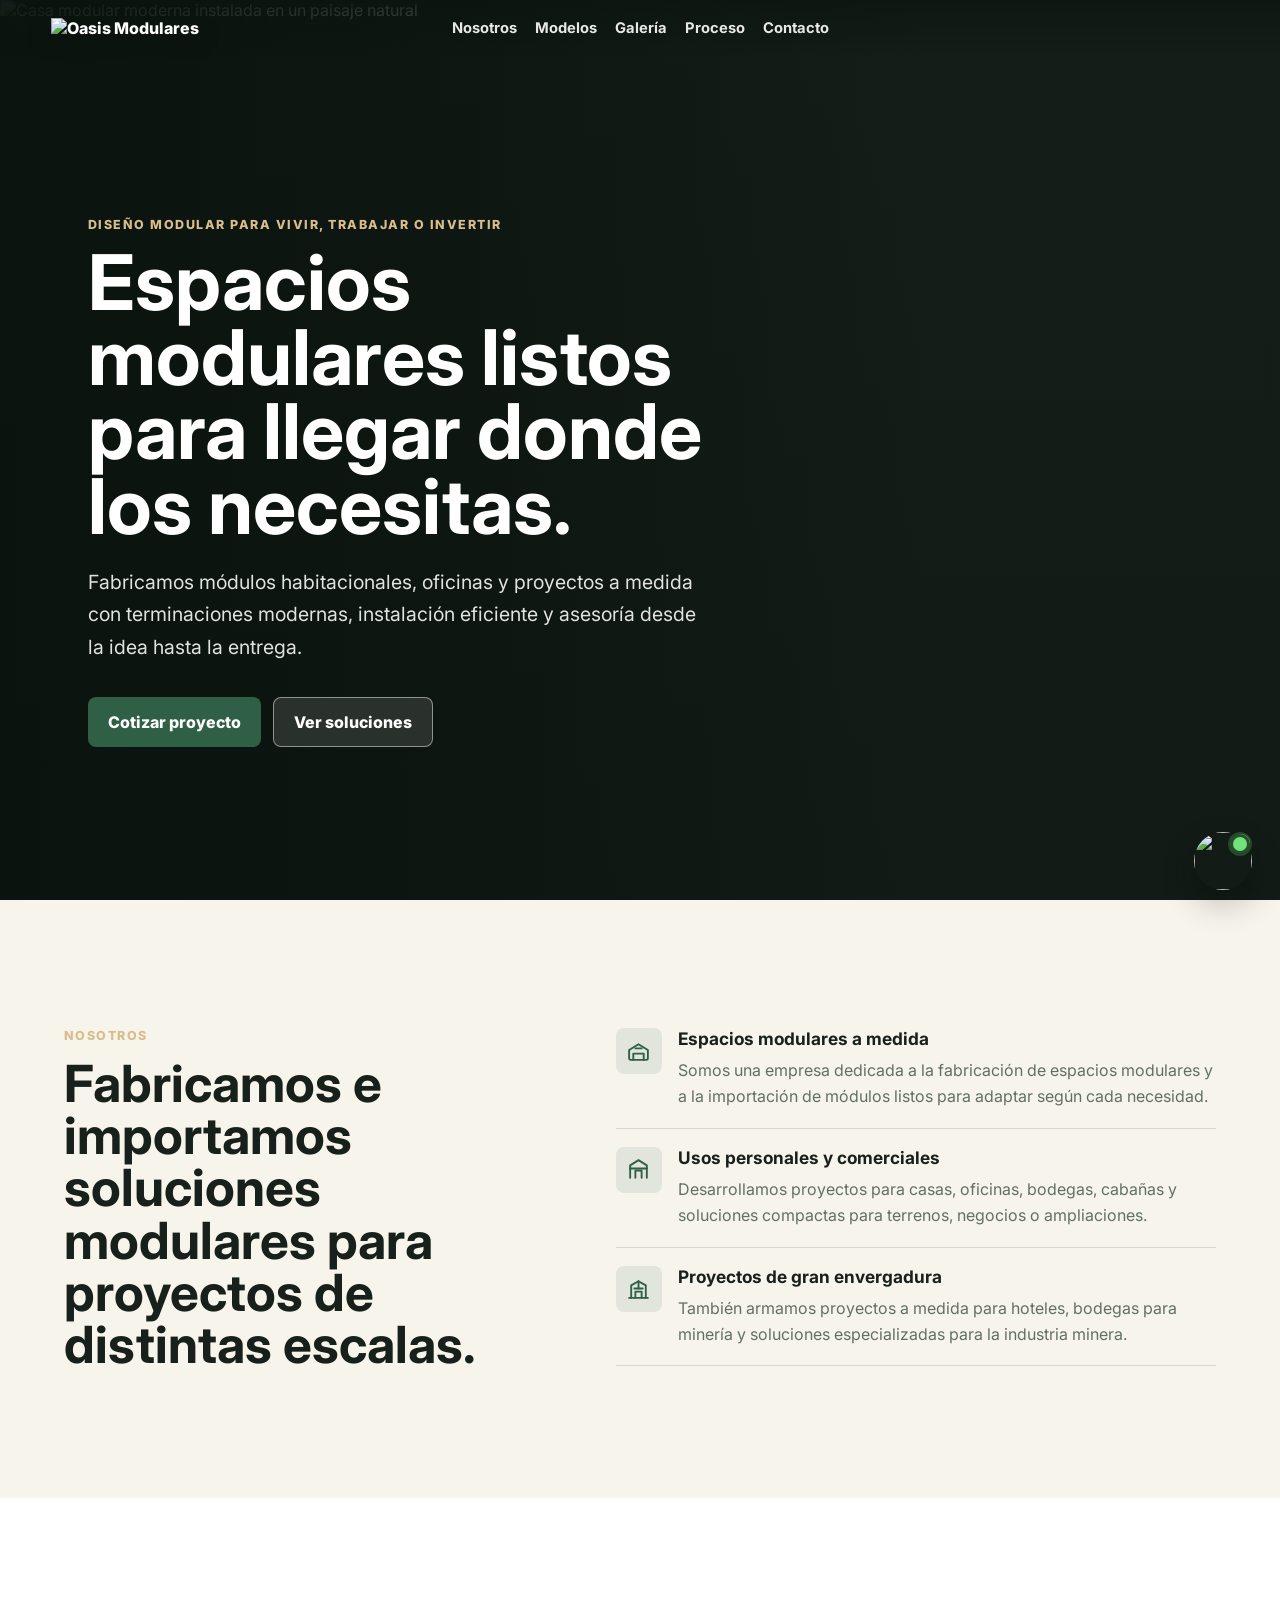
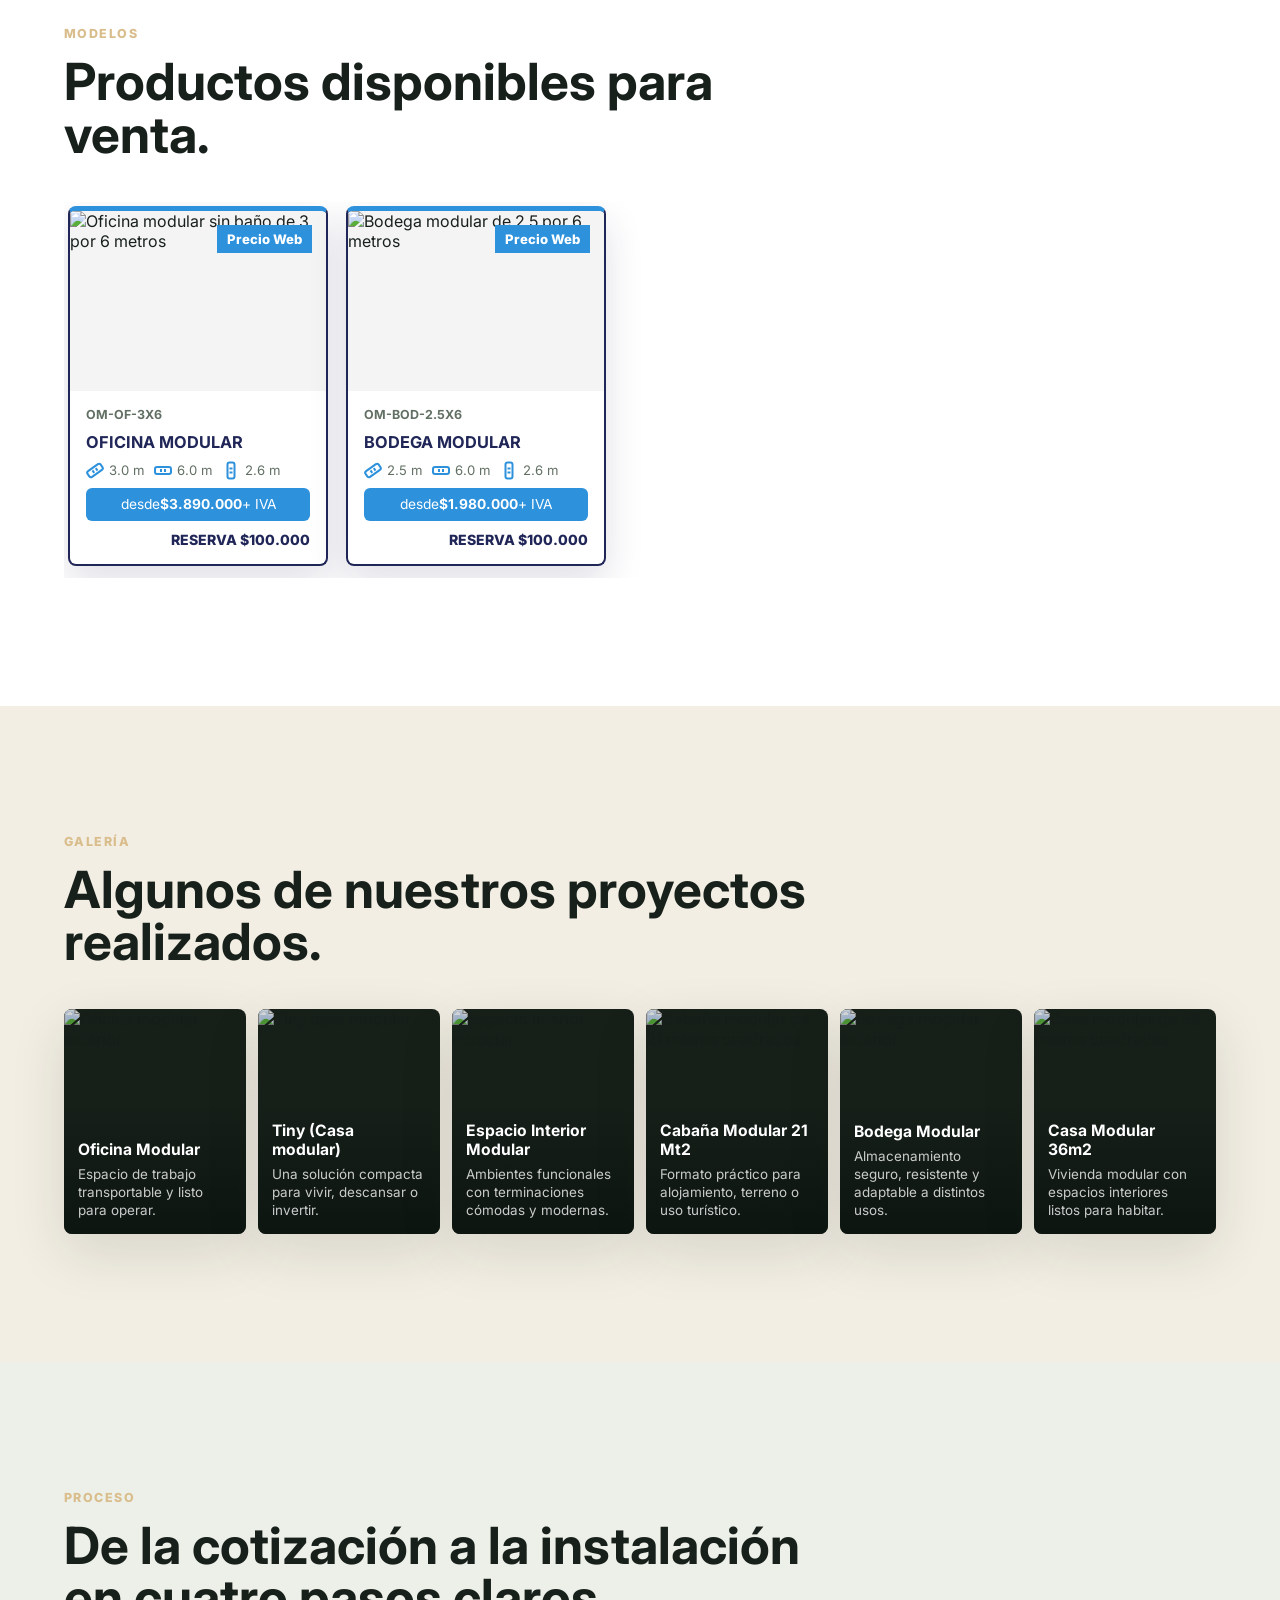
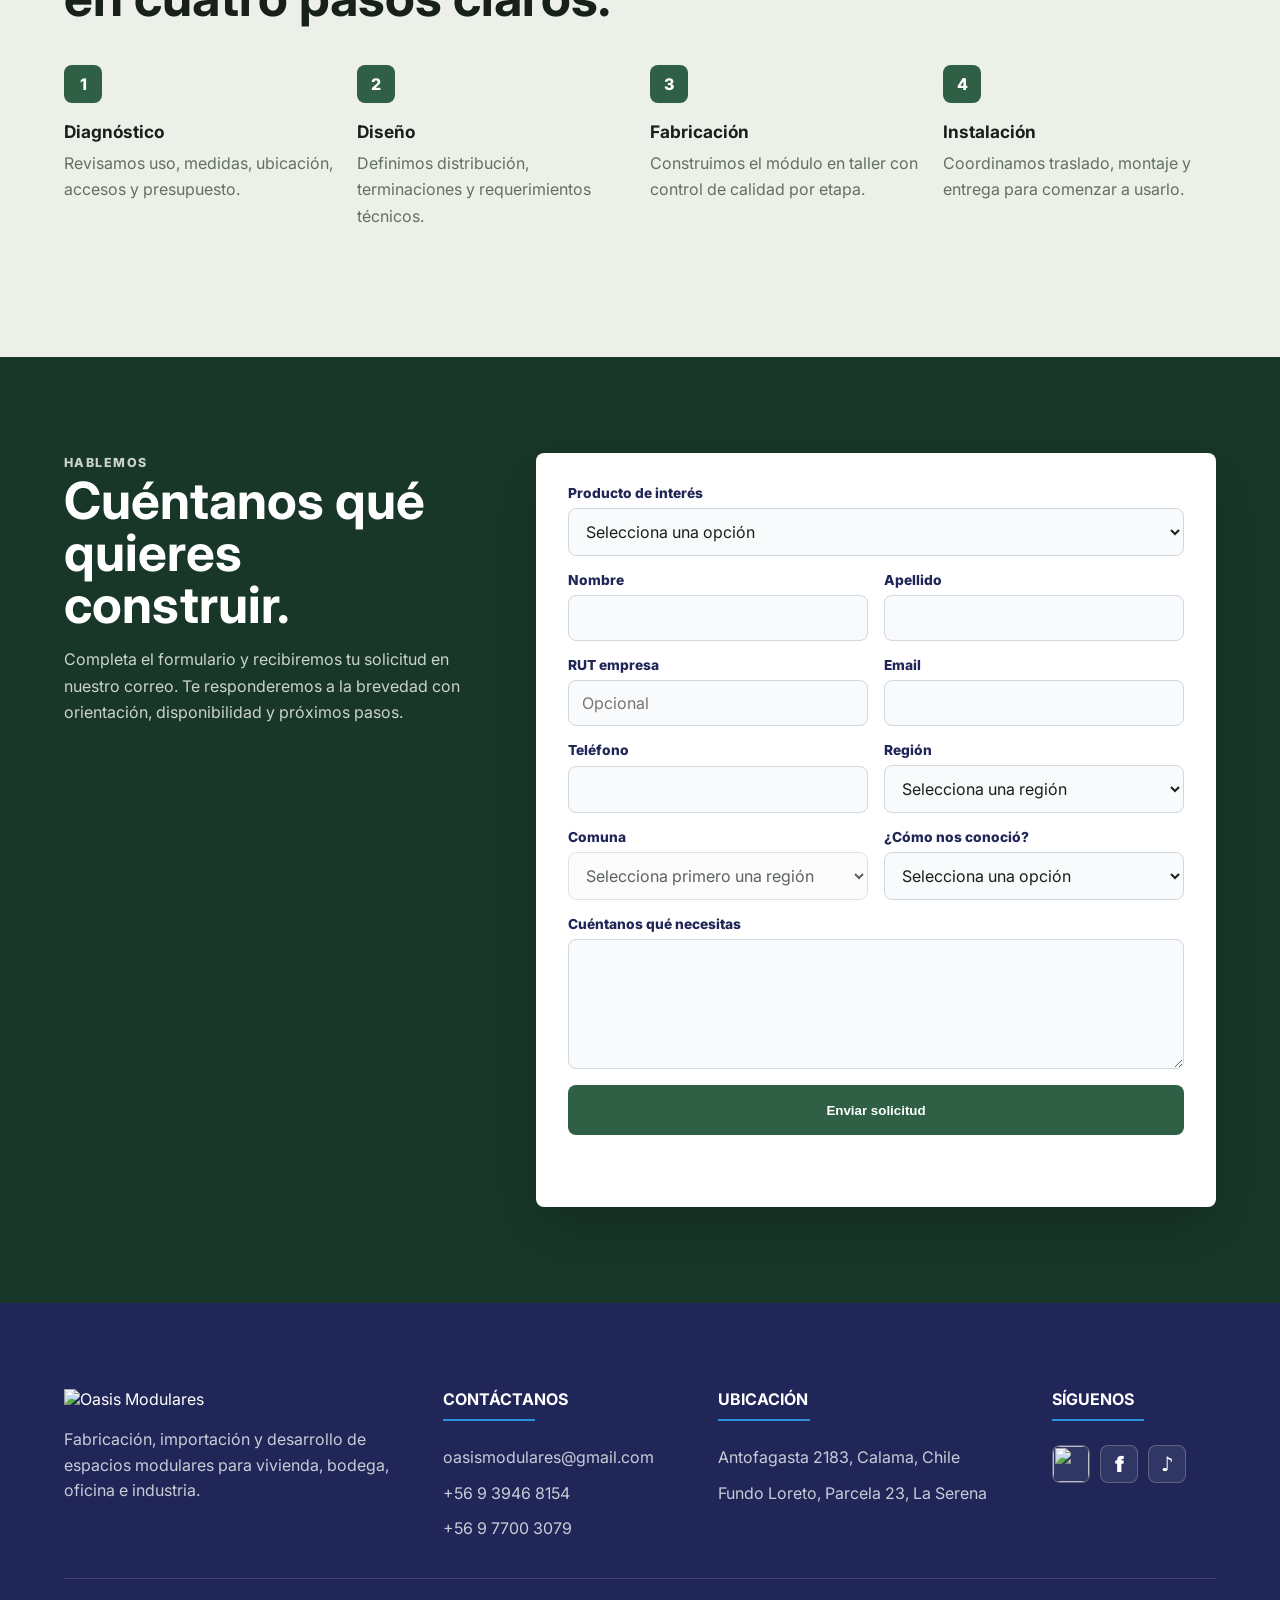
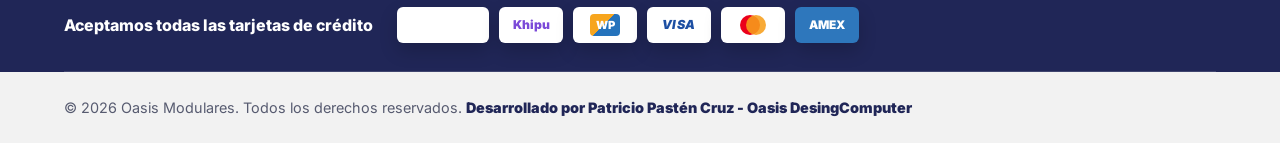
==== index.html @ b7471fdc "Initial Commit" ====
<!doctype html>
<html lang="es">
  <head>
    <meta charset="utf-8">
    <meta name="viewport" content="width=device-width, initial-scale=1">
    <meta
      name="description"
      content="Oasis Modulares diseña, fabrica e instala módulos habitacionales modernos y eficientes en Chile."
    >
    <title>Oasis Modulares | Casas y módulos listos para habitar</title>
    <link rel="preconnect" href="https://fonts.googleapis.com">
    <link rel="preconnect" href="https://fonts.gstatic.com" crossorigin>
    <link
      href="https://fonts.googleapis.com/css2?family=Inter:wght@400;500;600;700;800&display=swap"
      rel="stylesheet"
    >
    <link rel="icon" href="assets/favicon.png" type="image/png">
    <link rel="stylesheet" href="styles.css">
  </head>
  <body>
    <header class="site-header" aria-label="Navegación principal">
      <a class="brand" href="#inicio" aria-label="Oasis Modulares inicio">
        <img src="assets/logo-oasis-modulares-header.png" alt="Oasis Modulares">
      </a>
      <nav>
        <a href="#nosotros">Nosotros</a>
        <a href="#modelos">Modelos</a>
        <a href="#galeria">Galería</a>
        <a href="#proceso">Proceso</a>
        <a href="#contacto">Contacto</a>
      </nav>
    </header>

    <main id="inicio">
      <section class="hero">
        <img
          class="hero-image"
          src="assets/hero-modular-home.png"
          alt="Casa modular moderna instalada en un paisaje natural"
        >
        <div class="hero-shade" aria-hidden="true"></div>
        <div class="hero-content">
          <p class="eyebrow">Diseño modular para vivir, trabajar o invertir</p>
          <h1>Espacios modulares listos para llegar donde los necesitas.</h1>
          <p class="hero-copy">
            Fabricamos módulos habitacionales, oficinas y proyectos a medida con terminaciones modernas,
            instalación eficiente y asesoría desde la idea hasta la entrega.
          </p>
          <div class="hero-actions">
            <a class="button primary" href="#contacto">Cotizar proyecto</a>
            <a class="button secondary" href="#modelos">Ver soluciones</a>
          </div>
        </div>
      </section>

      <section class="section intro" id="nosotros" aria-label="Nosotros">
        <div>
          <p class="eyebrow">Nosotros</p>
          <h2>Fabricamos e importamos soluciones modulares para proyectos de distintas escalas.</h2>
        </div>
        <div class="benefits">
          <article>
            <span class="benefit-icon" aria-hidden="true">
              <svg viewBox="0 0 24 24" fill="none">
                <path d="M3 10.5 12 5l9 5.5v8a1.5 1.5 0 0 1-1.5 1.5h-15A1.5 1.5 0 0 1 3 18.5z"/>
                <path d="M7 20v-6h10v6"/>
                <path d="M9 9h6"/>
              </svg>
            </span>
            <div>
              <strong>Espacios modulares a medida</strong>
              <p>
                Somos una empresa dedicada a la fabricación de espacios modulares y a la importación de
                módulos listos para adaptar según cada necesidad.
              </p>
            </div>
          </article>
          <article>
            <span class="benefit-icon" aria-hidden="true">
              <svg viewBox="0 0 24 24" fill="none">
                <path d="M4 20V8l8-5 8 5v12"/>
                <path d="M9 20v-7h6v7"/>
                <path d="M4 11h16"/>
              </svg>
            </span>
            <div>
              <strong>Usos personales y comerciales</strong>
              <p>
                Desarrollamos proyectos para casas, oficinas, bodegas, cabañas y soluciones compactas para
                terrenos, negocios o ampliaciones.
              </p>
            </div>
          </article>
          <article>
            <span class="benefit-icon" aria-hidden="true">
              <svg viewBox="0 0 24 24" fill="none">
                <path d="M3 21h18"/>
                <path d="M5 21V9l7-4 7 4v12"/>
                <path d="M9 21v-6h6v6"/>
                <path d="M8 12h8"/>
                <path d="M12 5v7"/>
              </svg>
            </span>
            <div>
              <strong>Proyectos de gran envergadura</strong>
              <p>
                También armamos proyectos a medida para hoteles, bodegas para minería y soluciones
                especializadas para la industria minera.
              </p>
            </div>
          </article>
        </div>
      </section>

      <section class="section solutions" id="modelos">
        <div class="section-heading">
          <p class="eyebrow">Modelos</p>
          <h2>Productos disponibles para venta.</h2>
        </div>
        <div class="product-carousel" data-carousel>
          <button class="carousel-arrow prev" type="button" aria-label="Ver productos anteriores">‹</button>
          <div class="product-track">
            <a class="product-card" href="producto-oficina-modular.html">
              <span class="price-tag">Precio Web</span>
              <img src="assets/producto-1-oficina-modular.png" alt="Oficina modular sin baño de 3 por 6 metros">
              <div class="product-card-body">
                <span class="product-code">OM-OF-3X6</span>
                <h3>Oficina Modular</h3>
                <ul class="product-specs" aria-label="Medidas">
                  <li class="measure measure-width" aria-label="3.0 metros de ancho">
                    <span class="measure-icon" aria-hidden="true"></span>
                    <span>3.0 m</span>
                  </li>
                  <li class="measure measure-length" aria-label="6.0 metros de largo">
                    <span class="measure-icon" aria-hidden="true"></span>
                    <span>6.0 m</span>
                  </li>
                  <li class="measure measure-height" aria-label="2.6 metros de alto">
                    <span class="measure-icon" aria-hidden="true"></span>
                    <span>2.6 m</span>
                  </li>
                </ul>
                <p class="product-price">desde <strong>$3.890.000</strong> + IVA</p>
                <p class="product-reserve">Reserva $100.000</p>
              </div>
            </a>
            <a class="product-card" href="producto-modular-2.html">
              <span class="price-tag">Precio Web</span>
              <img src="assets/producto-2.png" alt="Bodega modular de 2.5 por 6 metros">
              <div class="product-card-body">
                <span class="product-code">OM-BOD-2.5X6</span>
                <h3>Bodega Modular</h3>
                <ul class="product-specs" aria-label="Medidas">
                  <li class="measure measure-width" aria-label="2.5 metros de ancho">
                    <span class="measure-icon" aria-hidden="true"></span>
                    <span>2.5 m</span>
                  </li>
                  <li class="measure measure-length" aria-label="6.0 metros de largo">
                    <span class="measure-icon" aria-hidden="true"></span>
                    <span>6.0 m</span>
                  </li>
                  <li class="measure measure-height" aria-label="2.6 metros de alto">
                    <span class="measure-icon" aria-hidden="true"></span>
                    <span>2.6 m</span>
                  </li>
                </ul>
                <p class="product-price">desde <strong>$1.980.000</strong> + IVA</p>
                <p class="product-reserve">Reserva $100.000</p>
              </div>
            </a>
          </div>
          <button class="carousel-arrow next" type="button" aria-label="Ver más productos">›</button>
          <div class="carousel-dots" aria-label="Selector de productos"></div>
        </div>
      </section>

      <section class="section gallery" id="galeria">
        <div class="section-heading">
          <p class="eyebrow">Galería</p>
          <h2>Algunos de nuestros proyectos realizados.</h2>
        </div>
        <div class="gallery-grid" aria-label="Galería de módulos">
          <article class="gallery-item">
            <img src="assets/foto-1-oficina-modular.png" alt="Oficina modular exterior">
            <div>
              <strong>Oficina Modular</strong>
              <span>Espacio de trabajo transportable y listo para operar.</span>
            </div>
          </article>
          <article class="gallery-item">
            <img src="assets/foto-2-tiny-casa-modular.png" alt="Tiny casa modular">
            <div>
              <strong>Tiny (Casa modular)</strong>
              <span>Una solución compacta para vivir, descansar o invertir.</span>
            </div>
          </article>
          <article class="gallery-item">
            <img src="assets/foto-3-interior-modular.png" alt="Espacio interior modular">
            <div>
              <strong>Espacio Interior Modular</strong>
              <span>Ambientes funcionales con terminaciones cómodas y modernas.</span>
            </div>
          </article>
          <article class="gallery-item">
            <img src="assets/foto-4-cabana-modular-21m2.png" alt="Cabaña modular de 21 metros cuadrados">
            <div>
              <strong>Cabaña Modular 21 Mt2</strong>
              <span>Formato práctico para alojamiento, terreno o uso turístico.</span>
            </div>
          </article>
          <article class="gallery-item">
            <img src="assets/foto-5.png" alt="Bodega modular exterior">
            <div>
              <strong>Bodega Modular</strong>
              <span>Almacenamiento seguro, resistente y adaptable a distintos usos.</span>
            </div>
          </article>
          <article class="gallery-item">
            <img src="assets/foto-6-casa-modular-36m2.png" alt="Casa modular de 36 metros cuadrados">
            <div>
              <strong>Casa Modular 36m2</strong>
              <span>Vivienda modular con espacios interiores listos para habitar.</span>
            </div>
          </article>
        </div>
      </section>

      <section class="section process" id="proceso">
        <div class="section-heading">
          <p class="eyebrow">Proceso</p>
          <h2>De la cotización a la instalación en cuatro pasos claros.</h2>
        </div>
        <ol class="steps">
          <li>
            <strong>Diagnóstico</strong>
            <p>Revisamos uso, medidas, ubicación, accesos y presupuesto.</p>
          </li>
          <li>
            <strong>Diseño</strong>
            <p>Definimos distribución, terminaciones y requerimientos técnicos.</p>
          </li>
          <li>
            <strong>Fabricación</strong>
            <p>Construimos el módulo en taller con control de calidad por etapa.</p>
          </li>
          <li>
            <strong>Instalación</strong>
            <p>Coordinamos traslado, montaje y entrega para comenzar a usarlo.</p>
          </li>
        </ol>
      </section>

      <section class="contact-band" id="contacto">
        <div class="contact-copy">
          <p class="eyebrow">Hablemos</p>
          <h2>Cuéntanos qué quieres construir.</h2>
          <p>
            Completa el formulario y recibiremos tu solicitud en nuestro correo. Te responderemos a la
            brevedad con orientación, disponibilidad y próximos pasos.
          </p>
        </div>
        <form
          class="contact-form"
          action="https://formsubmit.co/oasismodulares@gmail.com"
          method="POST"
          data-contact-form
        >
          <input type="hidden" name="_subject" value="Nueva solicitud desde Oasis Modulares">
          <input type="hidden" name="_captcha" value="false">
          <input type="hidden" name="_template" value="table">
          <div class="field full">
            <label for="producto_interes">Producto de interés</label>
            <select id="producto_interes" name="Producto de interés" required>
              <option value="">Selecciona una opción</option>
              <option>Oficina Modular</option>
              <option>Bodega Modular</option>
              <option>Casa Modular</option>
              <option>Cabaña Modular</option>
              <option>Proyecto a medida</option>
            </select>
          </div>
          <div class="field">
            <label for="nombre">Nombre</label>
            <input id="nombre" name="Nombre" type="text" autocomplete="given-name" required>
          </div>
          <div class="field">
            <label for="apellido">Apellido</label>
            <input id="apellido" name="Apellido" type="text" autocomplete="family-name" required>
          </div>
          <div class="field">
            <label for="rut_empresa">RUT empresa</label>
            <input id="rut_empresa" name="RUT empresa" type="text" placeholder="Opcional">
          </div>
          <div class="field">
            <label for="email">Email</label>
            <input id="email" name="email" type="email" autocomplete="email" required>
          </div>
          <div class="field">
            <label for="telefono">Teléfono</label>
            <input id="telefono" name="Teléfono" type="tel" autocomplete="tel" required>
          </div>
          <div class="field">
            <label for="region">Región</label>
            <select id="region" name="Región" data-region-select required>
              <option value="">Selecciona una región</option>
            </select>
          </div>
          <div class="field">
            <label for="comuna">Comuna</label>
            <select id="comuna" name="Comuna" data-comuna-select required disabled>
              <option value="">Selecciona primero una región</option>
            </select>
          </div>
          <div class="field">
            <label for="como_conocio">¿Cómo nos conoció?</label>
            <select id="como_conocio" name="Cómo nos conoció" required>
              <option value="">Selecciona una opción</option>
              <option>Familiar</option>
              <option>Red social</option>
              <option>Página web</option>
              <option>TikTok</option>
              <option>Otro</option>
            </select>
          </div>
          <div class="field full">
            <label for="mensaje">Cuéntanos qué necesitas</label>
            <textarea id="mensaje" name="Solicitud" rows="5" required></textarea>
          </div>
          <button class="button primary full submit-button" type="submit">Enviar solicitud</button>
          <p class="form-status full" data-form-status role="status" aria-live="polite"></p>
        </form>
      </section>
    </main>

    <a class="whatsapp-float" href="https://wa.me/56939468154" aria-label="Contactar por WhatsApp">
      <img src="assets/logo-whatsapp.png" alt="">
    </a>

    <footer class="site-footer">
      <div class="footer-main">
        <div class="footer-brand">
          <img src="assets/logo-oasis-modulares-header.png" alt="Oasis Modulares">
          <p>Fabricación, importación y desarrollo de espacios modulares para vivienda, bodega, oficina e industria.</p>
        </div>
        <div class="footer-column">
          <h3>Contáctanos</h3>
          <ul>
            <li><a href="mailto:oasismodulares@gmail.com">oasismodulares@gmail.com</a></li>
            <li><a href="tel:+56939468154">+56 9 3946 8154</a></li>
            <li><a href="tel:+56977003079">+56 9 7700 3079</a></li>
          </ul>
        </div>
        <div class="footer-column">
          <h3>Ubicación</h3>
          <ul>
            <li>Antofagasta 2183, Calama, Chile</li>
            <li>Fundo Loreto, Parcela 23, La Serena</li>
          </ul>
        </div>
        <div class="footer-column social-column">
          <h3>Síguenos</h3>
          <div class="social-icons" aria-label="Redes sociales">
            <a
              class="social-icon instagram"
              href="https://www.instagram.com/oasismodulareschile?igsh=ODZ2NHlsbWEyZXps"
              aria-label="Instagram"
            >
              <img src="assets/instagram.png" alt="">
            </a>
            <a class="social-icon facebook" href="#" aria-label="Facebook"></a>
            <a class="social-icon tiktok" href="#" aria-label="TikTok"></a>
          </div>
        </div>
      </div>
      <div class="payment-row" aria-label="Medios de pago aceptados">
        <p>Aceptamos todas las tarjetas de crédito</p>
        <div class="payment-badges">
          <span class="payment-icon mercado-pago" aria-label="Mercado Pago">
            <img src="assets/mercado-pago.png" alt="">
          </span>
          <span class="payment-icon khipu" aria-label="Khipu"></span>
          <span class="payment-icon webpay" aria-label="Webpay"></span>
          <span class="payment-icon visa" aria-label="Visa"></span>
          <span class="payment-icon mastercard" aria-label="Mastercard"></span>
          <span class="payment-icon amex" aria-label="American Express"></span>
        </div>
      </div>
      <div class="footer-bottom">
        <span>
          © 2026 Oasis Modulares. Todos los derechos reservados.
          <strong>Desarrollado por Patricio Pastén Cruz - Oasis DesingComputer</strong>
        </span>
      </div>
    </footer>
    <script src="scripts.js"></script>
  </body>
</html>
---- styles.css ----
:root {
  --ink: #18201b;
  --muted: #627064;
  --surface: #f7f4ec;
  --panel: #ffffff;
  --line: #ded8ca;
  --brand: #2f5f45;
  --brand-dark: #183728;
  --logo-blue: #2d91dc;
  --navy: #202657;
  --sand: #d9bd8c;
  --wood: #9b6032;
  --shadow: 0 18px 55px rgba(24, 32, 27, 0.12);
}

* {
  box-sizing: border-box;
}

html {
  scroll-behavior: smooth;
}

body {
  margin: 0;
  color: var(--ink);
  background: var(--surface);
  font-family: Inter, system-ui, -apple-system, BlinkMacSystemFont, "Segoe UI", sans-serif;
}

a {
  color: inherit;
  text-decoration: none;
}

.site-header {
  position: fixed;
  top: 0;
  left: 0;
  right: 0;
  z-index: 10;
  display: grid;
  grid-template-columns: minmax(170px, 1fr) auto minmax(170px, 1fr);
  align-items: center;
  gap: 24px;
  padding: 18px clamp(18px, 4vw, 56px);
  color: #ffffff;
  background: linear-gradient(180deg, rgba(12, 20, 16, 0.68), rgba(12, 20, 16, 0));
}

.brand,
nav {
  display: flex;
  align-items: center;
  gap: 18px;
}

.brand {
  font-weight: 800;
  letter-spacing: 0;
}

.brand img {
  display: block;
  width: clamp(170px, 20vw, 250px);
  height: auto;
  filter: drop-shadow(0 3px 12px rgba(0, 0, 0, 0.28));
}

nav a {
  font-size: 0.92rem;
  font-weight: 700;
  opacity: 0.9;
}

nav a:hover {
  opacity: 1;
}

.hero {
  position: relative;
  min-height: max(700px, 100svh);
  display: grid;
  align-items: center;
  overflow: hidden;
  color: #ffffff;
  background: #172019;
}

.hero-image,
.hero-shade {
  position: absolute;
  inset: 0;
  width: 100%;
  height: 100%;
}

.hero-image {
  object-fit: cover;
}

.hero-shade {
  background:
    linear-gradient(90deg, rgba(10, 18, 14, 0.88) 0%, rgba(10, 18, 14, 0.64) 36%, rgba(10, 18, 14, 0.12) 72%),
    linear-gradient(0deg, rgba(10, 18, 14, 0.3), rgba(10, 18, 14, 0.08));
}

.hero-content {
  position: relative;
  width: min(680px, calc(100% - 36px));
  margin-left: clamp(18px, 7vw, 88px);
  padding-top: 64px;
}

.eyebrow {
  margin: 0 0 14px;
  color: var(--sand);
  font-size: 0.78rem;
  font-weight: 800;
  letter-spacing: 0.12em;
  text-transform: uppercase;
}

h1,
h2,
h3,
p {
  margin-top: 0;
}

h1 {
  max-width: 760px;
  margin-bottom: 22px;
  font-size: clamp(3rem, 6vw, 5.5rem);
  line-height: 0.97;
  letter-spacing: 0;
}

h2 {
  max-width: 780px;
  margin-bottom: 0;
  font-size: clamp(2rem, 4vw, 4rem);
  line-height: 1.02;
  letter-spacing: 0;
}

h3 {
  margin-bottom: 12px;
  font-size: 1.35rem;
}

.hero-copy {
  max-width: 610px;
  margin-bottom: 34px;
  color: rgba(255, 255, 255, 0.88);
  font-size: clamp(1rem, 2vw, 1.22rem);
  line-height: 1.65;
}

.hero-actions,
.contact-actions {
  display: flex;
  flex-wrap: wrap;
  gap: 12px;
}

.button {
  display: inline-flex;
  min-height: 50px;
  align-items: center;
  justify-content: center;
  border-radius: 8px;
  padding: 0 20px;
  font-weight: 800;
  transition: transform 180ms ease, background-color 180ms ease, border-color 180ms ease;
}

.button:hover {
  transform: translateY(-2px);
}

.button.primary {
  color: #ffffff;
  background: var(--brand);
}

.button.primary:hover {
  background: var(--brand-dark);
}

.button.secondary {
  color: #ffffff;
  border: 1px solid rgba(255, 255, 255, 0.48);
  background: rgba(255, 255, 255, 0.12);
  backdrop-filter: blur(12px);
}

.button.secondary.light {
  color: #ffffff;
  border-color: rgba(255, 255, 255, 0.5);
}

.section {
  padding: clamp(72px, 10vw, 128px) clamp(18px, 5vw, 72px);
}

.intro {
  display: grid;
  grid-template-columns: minmax(0, 0.95fr) minmax(300px, 1.2fr);
  gap: clamp(34px, 6vw, 90px);
  align-items: start;
}

.benefits {
  display: grid;
  gap: 18px;
}

.benefits article {
  display: grid;
  grid-template-columns: 46px minmax(0, 1fr);
  gap: 16px;
  align-items: start;
  padding: 0 0 18px;
  border-bottom: 1px solid var(--line);
}

.benefit-icon {
  display: grid;
  width: 46px;
  height: 46px;
  place-items: center;
  border-radius: 8px;
  color: var(--brand);
  background: rgba(47, 95, 69, 0.1);
}

.benefit-icon svg {
  width: 25px;
  height: 25px;
  stroke: currentColor;
  stroke-width: 1.8;
  stroke-linecap: round;
  stroke-linejoin: round;
}

.benefits strong,
.steps strong {
  display: block;
  margin-bottom: 8px;
  font-size: 1.08rem;
}

.benefits p,
.solution p,
.steps p,
.contact-band p {
  margin-bottom: 0;
  color: var(--muted);
  line-height: 1.65;
}

.solutions {
  background: #ffffff;
}

.gallery {
  background: #f2eee3;
}

.section-heading {
  margin-bottom: 42px;
}

.solution-grid {
  display: grid;
  grid-template-columns: repeat(3, minmax(0, 1fr));
  gap: 18px;
}

.product-carousel {
  position: relative;
}

.product-track {
  display: flex;
  gap: 18px;
  overflow-x: auto;
  padding: 4px 4px 12px;
  scroll-snap-type: x mandatory;
  scrollbar-width: thin;
}

.product-card {
  position: relative;
  flex: 0 0 min(260px, 82vw);
  overflow: hidden;
  border: 2px solid var(--navy);
  border-top: 5px solid var(--logo-blue);
  border-radius: 8px;
  background: #ffffff;
  box-shadow: 0 16px 38px rgba(32, 38, 87, 0.14);
  scroll-snap-align: start;
  transition: border-color 220ms ease, box-shadow 220ms ease;
}

.product-card:hover {
  border-color: var(--logo-blue);
  box-shadow:
    0 0 0 4px rgba(45, 145, 220, 0.14),
    0 20px 48px rgba(32, 38, 87, 0.2);
}

.product-card img {
  display: block;
  width: 100%;
  height: 180px;
  object-fit: cover;
  object-position: center;
  background: #f4f4f4;
}

.product-card-body {
  display: grid;
  gap: 10px;
  padding: 16px;
}

.price-tag {
  position: absolute;
  top: 14px;
  right: 14px;
  z-index: 1;
  display: inline-flex;
  min-height: 28px;
  align-items: center;
  padding: 0 10px;
  color: #ffffff;
  background: var(--logo-blue);
  font-size: 0.82rem;
  font-weight: 800;
}

.product-code {
  color: var(--muted);
  font-size: 0.78rem;
  font-weight: 700;
  text-transform: uppercase;
}

.product-card h3 {
  margin: 0;
  color: var(--navy);
  font-size: 1.02rem;
  line-height: 1.25;
  text-transform: uppercase;
}

.product-specs {
  display: flex;
  flex-wrap: wrap;
  gap: 10px;
  margin: 0;
  padding: 0;
  color: var(--muted);
  font-size: 0.82rem;
  list-style: none;
}

.measure {
  display: inline-flex;
  align-items: center;
  gap: 5px;
  white-space: nowrap;
}

.measure-icon {
  position: relative;
  display: inline-block;
  width: 18px;
  height: 9px;
  flex: 0 0 auto;
  border: 2px solid var(--logo-blue);
  border-radius: 3px;
}

.measure-icon::before,
.measure-icon::after {
  content: "";
  position: absolute;
  top: 1px;
  width: 2px;
  height: 3px;
  background: var(--logo-blue);
}

.measure-icon::before {
  left: 4px;
}

.measure-icon::after {
  right: 4px;
}

.measure-width .measure-icon {
  transform: rotate(-35deg);
}

.measure-length .measure-icon {
  transform: rotate(0deg);
}

.measure-height .measure-icon {
  transform: rotate(90deg);
}

.version-row {
  display: flex;
  flex-wrap: wrap;
  gap: 12px;
}

.product-page {
  background: #ffffff;
}

.product-page .site-header {
  position: sticky;
  background: linear-gradient(180deg, rgba(12, 20, 16, 0.88), rgba(12, 20, 16, 0.72));
}

.product-detail {
  padding: 24px clamp(18px, 4vw, 72px) 90px;
}

.breadcrumbs {
  display: flex;
  flex-wrap: wrap;
  gap: 10px;
  align-items: center;
  margin-bottom: 28px;
  color: var(--muted);
  font-size: 0.9rem;
}

.breadcrumbs strong {
  color: var(--navy);
}

.detail-layout {
  display: grid;
  grid-template-columns: minmax(0, 1.35fr) minmax(420px, 0.78fr);
  gap: clamp(28px, 4vw, 62px);
  align-items: start;
}

.detail-media {
  display: grid;
  grid-template-columns: 78px minmax(0, 1fr);
  gap: 18px;
  align-items: start;
}

.thumbs {
  display: grid;
  gap: 12px;
}

.thumb {
  width: 78px;
  height: 88px;
  overflow: hidden;
  border: 2px solid transparent;
  border-radius: 8px;
  padding: 0;
  background: #f3f4f6;
  cursor: pointer;
}

.thumb.active {
  border-color: var(--logo-blue);
}

.thumb img {
  width: 100%;
  height: 100%;
  object-fit: cover;
}

.main-product-image {
  display: grid;
  min-height: 560px;
  margin: 0;
  place-items: center;
  border-radius: 8px;
  background: #f4f6f8;
}

.main-product-image img {
  width: 100%;
  max-height: 640px;
  object-fit: contain;
}

.detail-info {
  position: sticky;
  top: 100px;
  display: grid;
  gap: 14px;
}

.detail-tabs {
  display: grid;
  grid-template-columns: repeat(3, minmax(0, 1fr));
  gap: 10px;
  margin-bottom: 4px;
}

.detail-tabs a {
  display: inline-flex;
  min-height: 34px;
  align-items: center;
  justify-content: center;
  border: 1px solid var(--navy);
  border-radius: 3px;
  padding: 0 8px;
  color: var(--navy);
  background: #ffffff;
  font-size: 0.78rem;
  text-align: center;
}

.price-tag.inline {
  position: static;
  width: fit-content;
}

.detail-info h1 {
  margin: 0;
  color: var(--navy);
  font-size: clamp(1.9rem, 3.5vw, 2.55rem);
  line-height: 1.05;
}

.detail-subtitle {
  margin-bottom: 0;
  color: var(--muted);
  font-size: 1.02rem;
}

.detail-price {
  margin-bottom: 0;
  color: #ef3129;
  font-size: 1.25rem;
  font-weight: 800;
}

.detail-reserve,
.delivery-note {
  width: fit-content;
  margin: 0;
  padding: 7px 12px;
  color: #ffffff;
  background: var(--logo-blue);
  font-weight: 800;
}

.detail-actions {
  display: grid;
  grid-template-columns: 1fr 1fr;
  gap: 10px;
}

.detail-button {
  border: 2px solid var(--navy);
}

.detail-button.secondary {
  color: var(--navy);
  background: #ffffff;
  backdrop-filter: none;
}

.detail-copy,
.detail-panel {
  padding: 18px;
  border-radius: 8px;
  background: #f7f7f7;
}

.detail-copy h2,
.detail-panel h2 {
  margin-bottom: 10px;
  color: var(--navy);
  font-size: 1.1rem;
}

.detail-copy p {
  margin-bottom: 10px;
  color: #4f5365;
  line-height: 1.65;
}

.dimension-visual {
  display: grid;
  min-height: 120px;
  margin-bottom: 14px;
  place-items: center;
  background: #e8e8e8;
}

.dimension-visual span {
  display: block;
  width: min(86%, 360px);
  height: 42px;
  border: 4px solid #2b2d33;
  border-radius: 4px;
  background: repeating-linear-gradient(90deg, #d8dde5 0 12px, #cbd2dc 12px 18px);
  box-shadow: 0 5px 0 rgba(45, 145, 220, 0.35);
}

.dimension-visual.bodega span {
  background: repeating-linear-gradient(90deg, #c46c4b 0 12px, #a9563c 12px 18px);
}

.dimension-table {
  display: grid;
  grid-template-columns: repeat(3, 1fr);
  border: 1px solid var(--navy);
  background: #ffffff;
}

.dimension-table div {
  display: grid;
  gap: 8px;
  padding: 8px;
  text-align: center;
}

.dimension-table div + div {
  border-left: 1px solid var(--navy);
}

.dimension-table small {
  color: var(--muted);
}

.dimension-table strong {
  color: #ef3129;
  font-size: 1.08rem;
}

.tech-list {
  margin: 0;
  padding-left: 20px;
  color: #4f5365;
  line-height: 1.5;
}

.product-price {
  display: inline-flex;
  width: 100%;
  justify-content: center;
  margin: 0;
  padding: 8px 10px;
  color: #ffffff;
  background: var(--logo-blue);
  border-radius: 6px;
  font-size: 0.86rem;
  line-height: 1.2;
}

.product-reserve {
  margin: 0;
  color: var(--navy);
  font-size: 0.88rem;
  font-weight: 800;
  text-align: right;
  text-transform: uppercase;
}

.carousel-arrow,
.carousel-dots {
  display: none;
}

.product-carousel.has-carousel {
  padding: 0 44px 34px;
}

.product-carousel.has-carousel .carousel-arrow {
  position: absolute;
  top: 42%;
  z-index: 2;
  display: grid;
  width: 34px;
  height: 34px;
  place-items: center;
  border: 1px solid var(--line);
  border-radius: 50%;
  color: #252955;
  background: #ffffff;
  font-size: 1.6rem;
  cursor: pointer;
}

.product-carousel.has-carousel .prev {
  left: 0;
}

.product-carousel.has-carousel .next {
  right: 0;
}

.product-carousel.has-carousel .carousel-dots {
  display: flex;
  justify-content: center;
  gap: 10px;
  margin-top: 18px;
}

.product-carousel.has-carousel .carousel-dots button {
  width: 10px;
  height: 10px;
  border: 0;
  border-radius: 50%;
  padding: 0;
  background: #252955;
  cursor: pointer;
}

.gallery-grid {
  display: grid;
  grid-template-columns: repeat(6, minmax(0, 1fr));
  gap: 12px;
}

.gallery-item {
  position: relative;
  min-height: 0;
  aspect-ratio: 3 / 3.7;
  overflow: hidden;
  border-radius: 8px;
  background: #172019;
  box-shadow: var(--shadow);
  transition: transform 220ms ease, box-shadow 220ms ease;
}

.gallery-item img {
  width: 100%;
  height: 100%;
  object-fit: cover;
  object-position: center;
  opacity: 0.88;
  transition: transform 320ms ease, opacity 220ms ease;
}

.gallery-item:hover {
  transform: translateY(-8px);
  box-shadow: 0 22px 54px rgba(24, 32, 27, 0.18);
}

.gallery-item:hover img {
  opacity: 0.96;
  transform: translateY(-3px) scale(1.03);
}

.gallery-item::after {
  content: "";
  position: absolute;
  inset: 0;
  background: linear-gradient(0deg, rgba(10, 18, 14, 0.78), rgba(10, 18, 14, 0.08) 58%);
}

.gallery-item div {
  position: absolute;
  left: 14px;
  right: 14px;
  bottom: 14px;
  z-index: 1;
  color: #ffffff;
}

.gallery-item strong,
.gallery-item span {
  display: block;
}

.gallery-item strong {
  margin-bottom: 6px;
  font-size: 0.98rem;
}

.gallery-item span {
  color: rgba(255, 255, 255, 0.78);
  font-size: 0.84rem;
  line-height: 1.35;
}

.solution {
  min-height: 270px;
  padding: 28px;
  border: 1px solid var(--line);
  border-radius: 8px;
  background: var(--panel);
  box-shadow: var(--shadow);
}

.solution span {
  display: inline-flex;
  margin-bottom: 76px;
  color: var(--wood);
  font-weight: 800;
}

.process {
  background: #edf0e8;
}

.steps {
  display: grid;
  grid-template-columns: repeat(4, minmax(0, 1fr));
  gap: 20px;
  margin: 0;
  padding: 0;
  list-style: none;
  counter-reset: step;
}

.steps li {
  position: relative;
  padding-top: 56px;
  counter-increment: step;
}

.steps li::before {
  content: counter(step);
  position: absolute;
  top: 0;
  left: 0;
  display: grid;
  width: 38px;
  height: 38px;
  place-items: center;
  border-radius: 8px;
  color: #ffffff;
  background: var(--brand);
  font-weight: 800;
}

.contact-band {
  display: grid;
  grid-template-columns: minmax(280px, 0.75fr) minmax(0, 1.25fr);
  gap: clamp(28px, 5vw, 70px);
  align-items: start;
  padding: clamp(64px, 8vw, 96px) clamp(18px, 5vw, 72px);
  color: #ffffff;
  background: var(--brand-dark);
}

.contact-band h2 {
  margin-bottom: 16px;
}

.contact-band p {
  max-width: 700px;
  color: rgba(255, 255, 255, 0.78);
}

.contact-copy {
  position: sticky;
  top: 104px;
}

.contact-form {
  display: grid;
  grid-template-columns: repeat(2, minmax(0, 1fr));
  gap: 16px;
  padding: clamp(20px, 3vw, 32px);
  border-radius: 8px;
  color: var(--ink);
  background: #ffffff;
  box-shadow: 0 22px 60px rgba(0, 0, 0, 0.18);
}

.field {
  display: grid;
  gap: 7px;
}

.field.full,
.contact-form .full {
  grid-column: 1 / -1;
}

.field label {
  color: var(--navy);
  font-size: 0.86rem;
  font-weight: 800;
}

.field input,
.field select,
.field textarea {
  width: 100%;
  border: 1px solid #cfd7df;
  border-radius: 8px;
  padding: 12px 13px;
  color: var(--ink);
  background: #f9fafb;
  font: inherit;
}

.field textarea {
  min-height: 130px;
  resize: vertical;
}

.field input:focus,
.field select:focus,
.field textarea:focus {
  outline: 3px solid rgba(45, 145, 220, 0.2);
  border-color: var(--logo-blue);
  background: #ffffff;
}

.submit-button {
  border: 0;
  cursor: pointer;
}

.submit-button[disabled] {
  cursor: wait;
  opacity: 0.72;
}

.form-status {
  min-height: 24px;
  margin: 0;
  color: var(--navy);
  font-weight: 800;
}

.form-status.success {
  color: #257942;
}

.form-status.error {
  color: #b3261e;
}

.site-footer {
  color: #ffffff;
  background: var(--navy);
}

.footer-main {
  display: grid;
  grid-template-columns: minmax(240px, 1.1fr) minmax(190px, 0.75fr) minmax(240px, 0.95fr) minmax(150px, 0.55fr);
  gap: clamp(26px, 4vw, 70px);
  padding: clamp(54px, 7vw, 86px) clamp(18px, 5vw, 72px) 36px;
}

.footer-brand img {
  display: block;
  width: min(280px, 78vw);
  margin-bottom: 18px;
}

.footer-brand p,
.footer-column li,
.footer-bottom {
  color: rgba(255, 255, 255, 0.76);
  line-height: 1.6;
}

.footer-column h3 {
  position: relative;
  margin: 0 0 24px;
  padding-bottom: 12px;
  color: #ffffff;
  font-size: 1rem;
  text-transform: uppercase;
}

.footer-column h3::after {
  content: "";
  position: absolute;
  left: 0;
  bottom: 0;
  width: 92px;
  height: 2px;
  background: var(--logo-blue);
}

.footer-column ul {
  display: grid;
  gap: 10px;
  margin: 0;
  padding: 0;
  list-style: none;
}

.footer-column a:hover {
  color: #ffffff;
}

.social-icons {
  display: flex;
  gap: 10px;
}

.social-icon {
  position: relative;
  display: inline-grid;
  width: 38px;
  height: 38px;
  place-items: center;
  border: 1px solid rgba(255, 255, 255, 0.22);
  border-radius: 8px;
  background: rgba(255, 255, 255, 0.08);
}

.social-icon::before {
  color: #ffffff;
  font-weight: 900;
}

.social-icon.instagram::before {
  content: none;
}

.social-icon.instagram img {
  width: 100%;
  height: 100%;
  border-radius: 8px;
  object-fit: cover;
}

.social-icon.facebook::before {
  content: "f";
  font-size: 1.35rem;
}

.social-icon.tiktok::before {
  content: "♪";
  font-size: 1.25rem;
}

.social-icon:hover {
  border-color: var(--logo-blue);
  background: var(--logo-blue);
}

.payment-row {
  display: grid;
  grid-template-columns: auto minmax(0, 1fr);
  gap: 24px;
  align-items: center;
  border-top: 1px solid rgba(255, 255, 255, 0.14);
  border-bottom: 1px solid rgba(255, 255, 255, 0.14);
  margin: 0 clamp(18px, 5vw, 72px);
  padding: 28px 0;
}

.payment-row p {
  margin: 0;
  font-weight: 800;
}

.payment-badges {
  display: flex;
  flex-wrap: wrap;
  gap: 10px;
}

.payment-icon {
  position: relative;
  display: inline-flex;
  width: 64px;
  min-height: 36px;
  align-items: center;
  justify-content: center;
  border-radius: 6px;
  padding: 0 8px;
  color: var(--navy);
  background: #ffffff;
  font-size: 0.78rem;
  font-weight: 900;
  box-shadow: 0 8px 18px rgba(0, 0, 0, 0.18);
}

.payment-icon::before {
  display: block;
}

.payment-icon.visa::before {
  content: "VISA";
  color: #1d4fa3;
  font-style: italic;
  letter-spacing: 0.04em;
}

.payment-icon.mercado-pago {
  width: 92px;
}

.payment-icon.mercado-pago img {
  display: block;
  width: 78px;
  height: auto;
}

.payment-icon.khipu::before {
  content: "Khipu";
  color: #7b4ad8;
  font-size: 0.76rem;
}

.payment-icon.mastercard::before,
.payment-icon.mastercard::after {
  content: "";
  position: absolute;
  width: 20px;
  height: 20px;
  border-radius: 50%;
}

.payment-icon.mastercard::before {
  left: 19px;
  background: #eb001b;
}

.payment-icon.mastercard::after {
  right: 19px;
  background: rgba(247, 158, 27, 0.88);
}

.payment-icon.amex {
  background: #2e77bc;
}

.payment-icon.amex::before {
  content: "AMEX";
  color: #ffffff;
  font-size: 0.74rem;
}

.payment-icon.webpay::before {
  content: "WP";
  display: grid;
  width: 30px;
  height: 22px;
  place-items: center;
  border-radius: 4px;
  color: #ffffff;
  background: linear-gradient(135deg, #f7a51d 0 48%, #2573bc 48% 100%);
  font-size: 0.7rem;
}

.footer-bottom {
  display: flex;
  justify-content: space-between;
  gap: 18px;
  padding: 24px clamp(18px, 5vw, 72px);
  background: #f2f2f2;
  color: #575b70;
  font-size: 0.9rem;
}

.footer-bottom strong {
  color: var(--navy);
  font-weight: 900;
}

.whatsapp-float {
  position: fixed;
  right: clamp(16px, 3vw, 28px);
  bottom: 10px;
  z-index: 20;
  display: inline-flex;
  width: 58px;
  height: 58px;
  align-items: center;
  justify-content: center;
  border: 0;
  border-radius: 50%;
  padding: 0;
  background: transparent;
  box-shadow: 0 14px 34px rgba(0, 0, 0, 0.24);
}

.whatsapp-float:hover {
  transform: translateY(-2px);
}

.whatsapp-float img {
  width: 100%;
  height: 100%;
  border-radius: 50%;
  object-fit: cover;
}

.whatsapp-float::before,
.whatsapp-float::after {
  content: "";
  position: absolute;
  top: 2px;
  right: 2px;
  border-radius: 50%;
}

.whatsapp-float::before {
  width: 14px;
  height: 14px;
  z-index: 2;
  border: 3px solid rgba(12, 20, 16, 0.72);
  background: #71e27c;
  box-shadow: 0 0 0 2px rgba(113, 226, 124, 0.22);
}

.whatsapp-float::after {
  width: 14px;
  height: 14px;
  z-index: 1;
  border: 2px solid rgba(113, 226, 124, 0.75);
  animation: online-radar 1.8s ease-out infinite;
}

@keyframes online-radar {
  0% {
    opacity: 0.9;
    transform: scale(0.9);
  }

  80%,
  100% {
    opacity: 0;
    transform: scale(2.8);
  }
}

@media (max-width: 900px) {
  .site-header {
    grid-template-columns: 1fr;
    align-items: flex-start;
  }

  nav {
    gap: 12px;
  }

  .brand img {
    width: 190px;
  }

  .hero {
    min-height: max(700px, 100svh);
  }

  .hero-image {
    object-position: 58% center;
  }

  .intro,
  .contact-band {
    grid-template-columns: 1fr;
  }

  .contact-copy {
    position: static;
  }

  .detail-layout {
    grid-template-columns: 1fr;
  }

  .detail-info {
    position: static;
  }

  .main-product-image {
    min-height: 460px;
  }

  .solution-grid,
  .gallery-grid,
  .steps {
    grid-template-columns: 1fr 1fr;
  }

  .gallery-grid {
    gap: 14px;
  }

  .gallery-item {
    min-height: 0;
  }

  .contact-actions {
    justify-content: flex-start;
  }
}

@media (max-width: 620px) {
  .site-header {
    position: absolute;
    padding-top: 14px;
  }

  .brand img {
    width: min(230px, 74vw);
  }

  nav {
    width: 100%;
    justify-content: space-between;
    gap: 8px;
    overflow-x: auto;
    padding-bottom: 2px;
  }

  nav a {
    flex: 0 0 auto;
    font-size: 0.86rem;
  }

  .hero {
    min-height: max(720px, 100svh);
    align-items: end;
    padding-bottom: 56px;
  }

  .product-detail {
    padding: 18px 18px 76px;
  }

  .detail-media {
    grid-template-columns: 1fr;
  }

  .thumbs {
    display: flex;
    order: 2;
    overflow-x: auto;
  }

  .thumb {
    flex: 0 0 74px;
  }

  .main-product-image {
    min-height: 320px;
  }

  .detail-tabs,
  .detail-actions,
  .dimension-table,
  .contact-form {
    grid-template-columns: 1fr;
  }

  .dimension-table div + div {
    border-top: 1px solid var(--navy);
    border-left: 0;
  }

  .hero-shade {
    background:
      linear-gradient(0deg, rgba(10, 18, 14, 0.92) 0%, rgba(10, 18, 14, 0.7) 43%, rgba(10, 18, 14, 0.08) 100%),
      linear-gradient(90deg, rgba(10, 18, 14, 0.55), rgba(10, 18, 14, 0.08));
  }

  .hero-content {
    margin: 0 auto;
    padding-top: 120px;
  }

  h1 {
    font-size: 3rem;
  }

  .eyebrow {
    font-size: 0.7rem;
    letter-spacing: 0.08em;
  }

  .solution-grid,
  .gallery-grid,
  .steps {
    grid-template-columns: 1fr;
  }

  .gallery-item {
    min-height: 0;
  }

  .solution {
    min-height: 220px;
  }

  .solution span {
    margin-bottom: 42px;
  }

  .button {
    width: 100%;
  }

  .whatsapp-float {
    width: 54px;
    height: 54px;
  }

  .footer-main,
  .payment-row {
    grid-template-columns: 1fr;
  }

  .footer-bottom {
    flex-direction: column;
  }
}
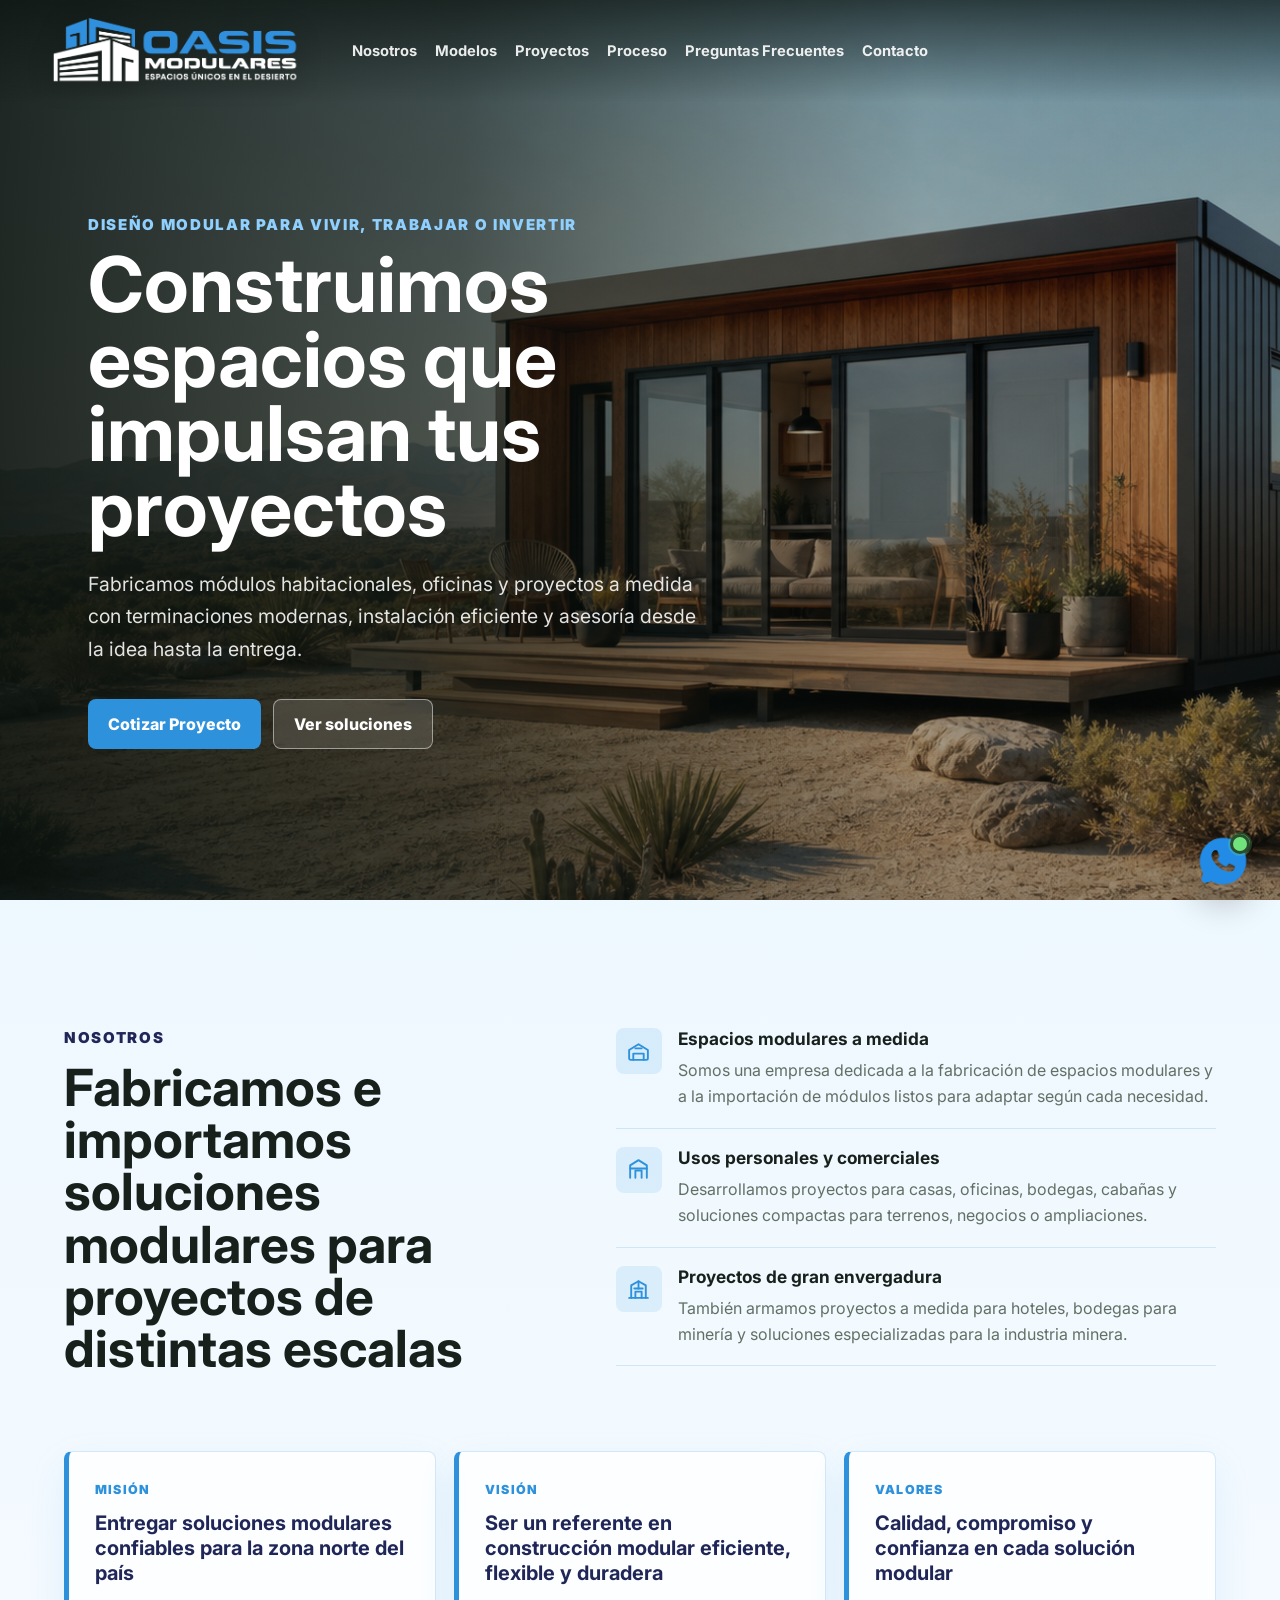
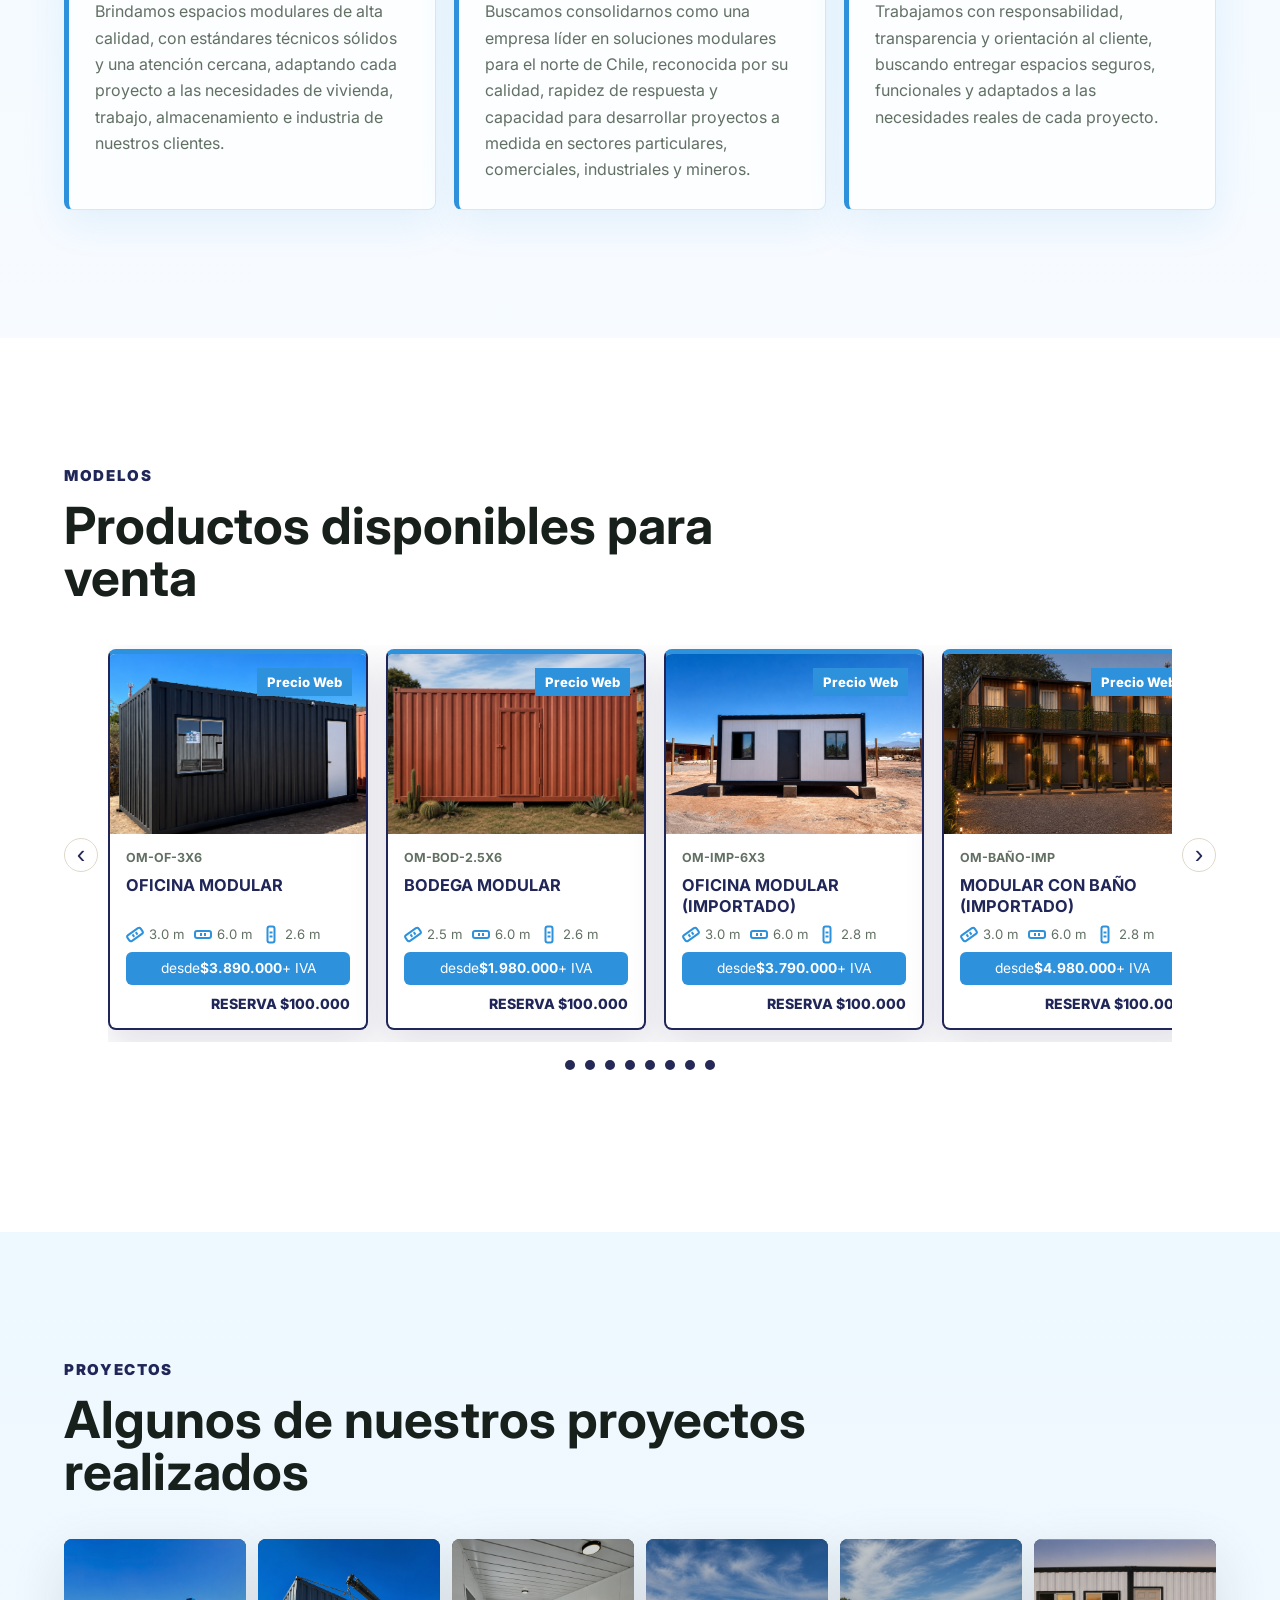
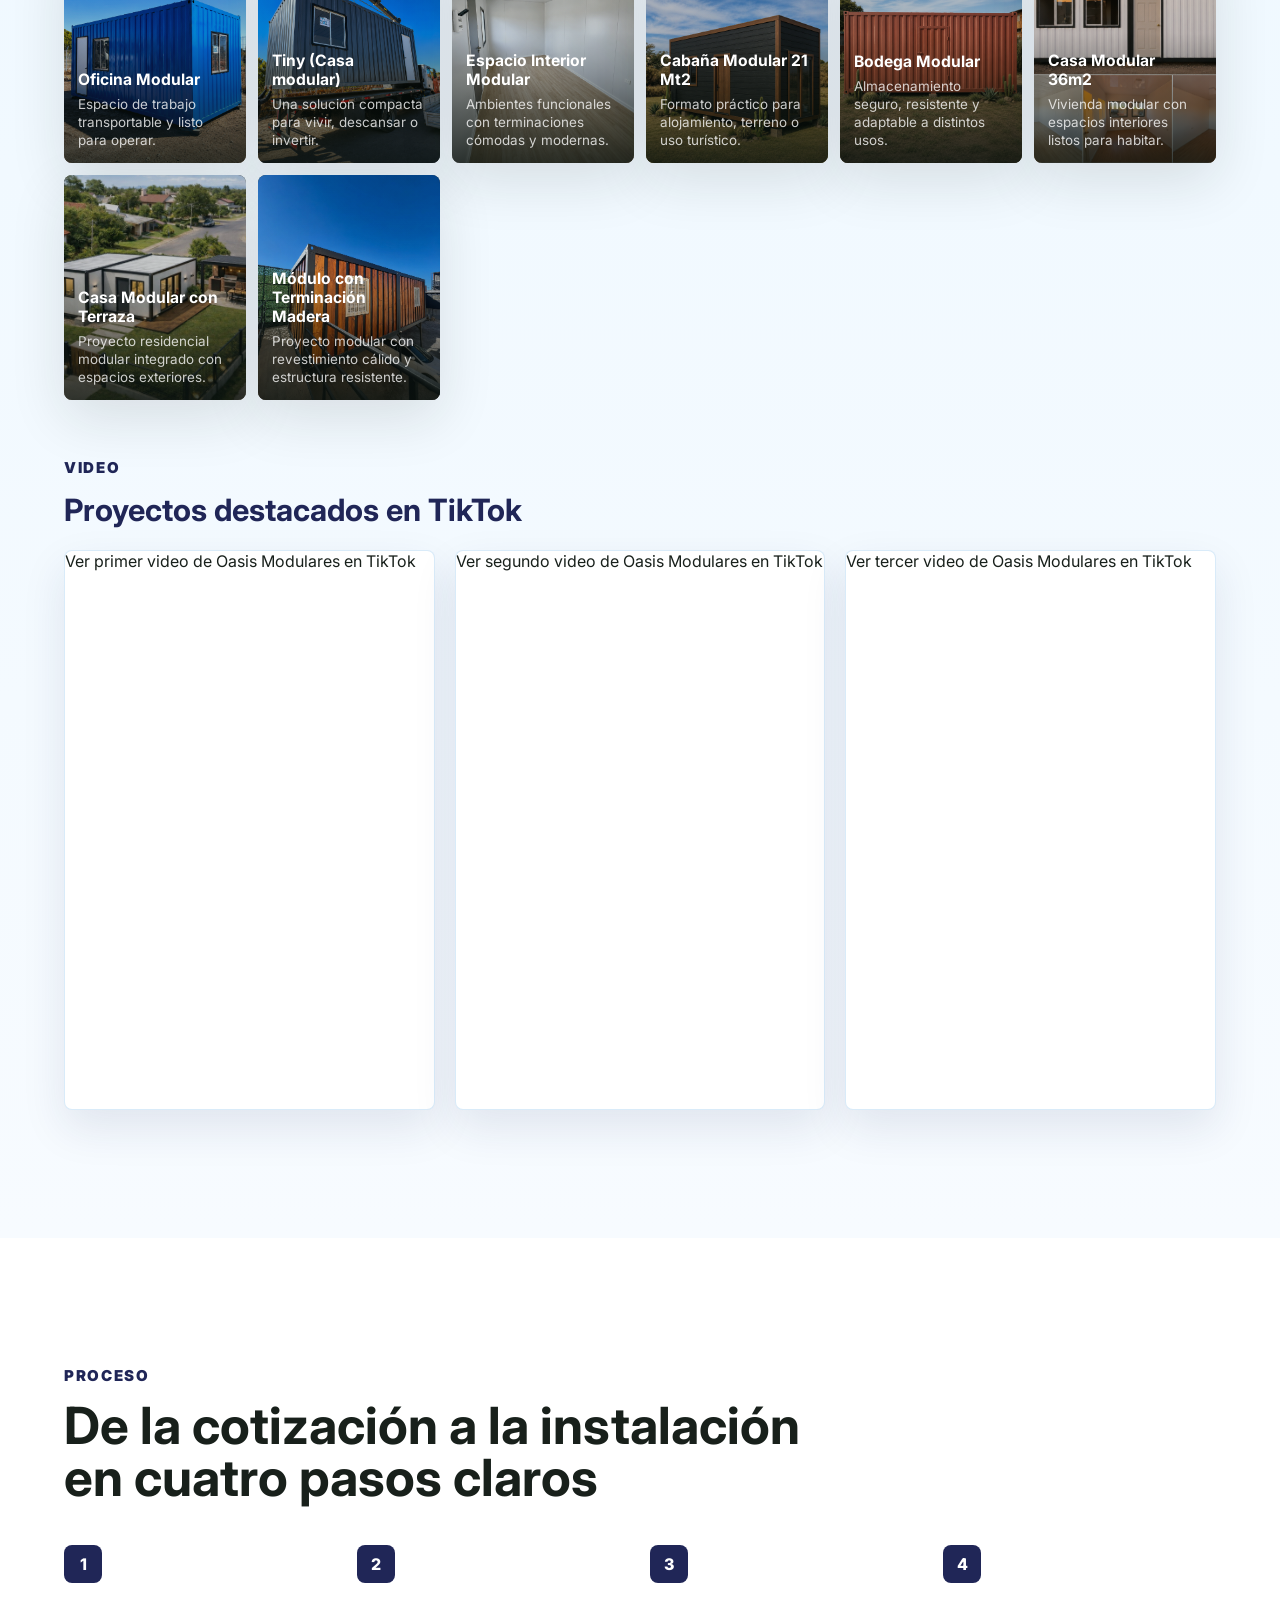
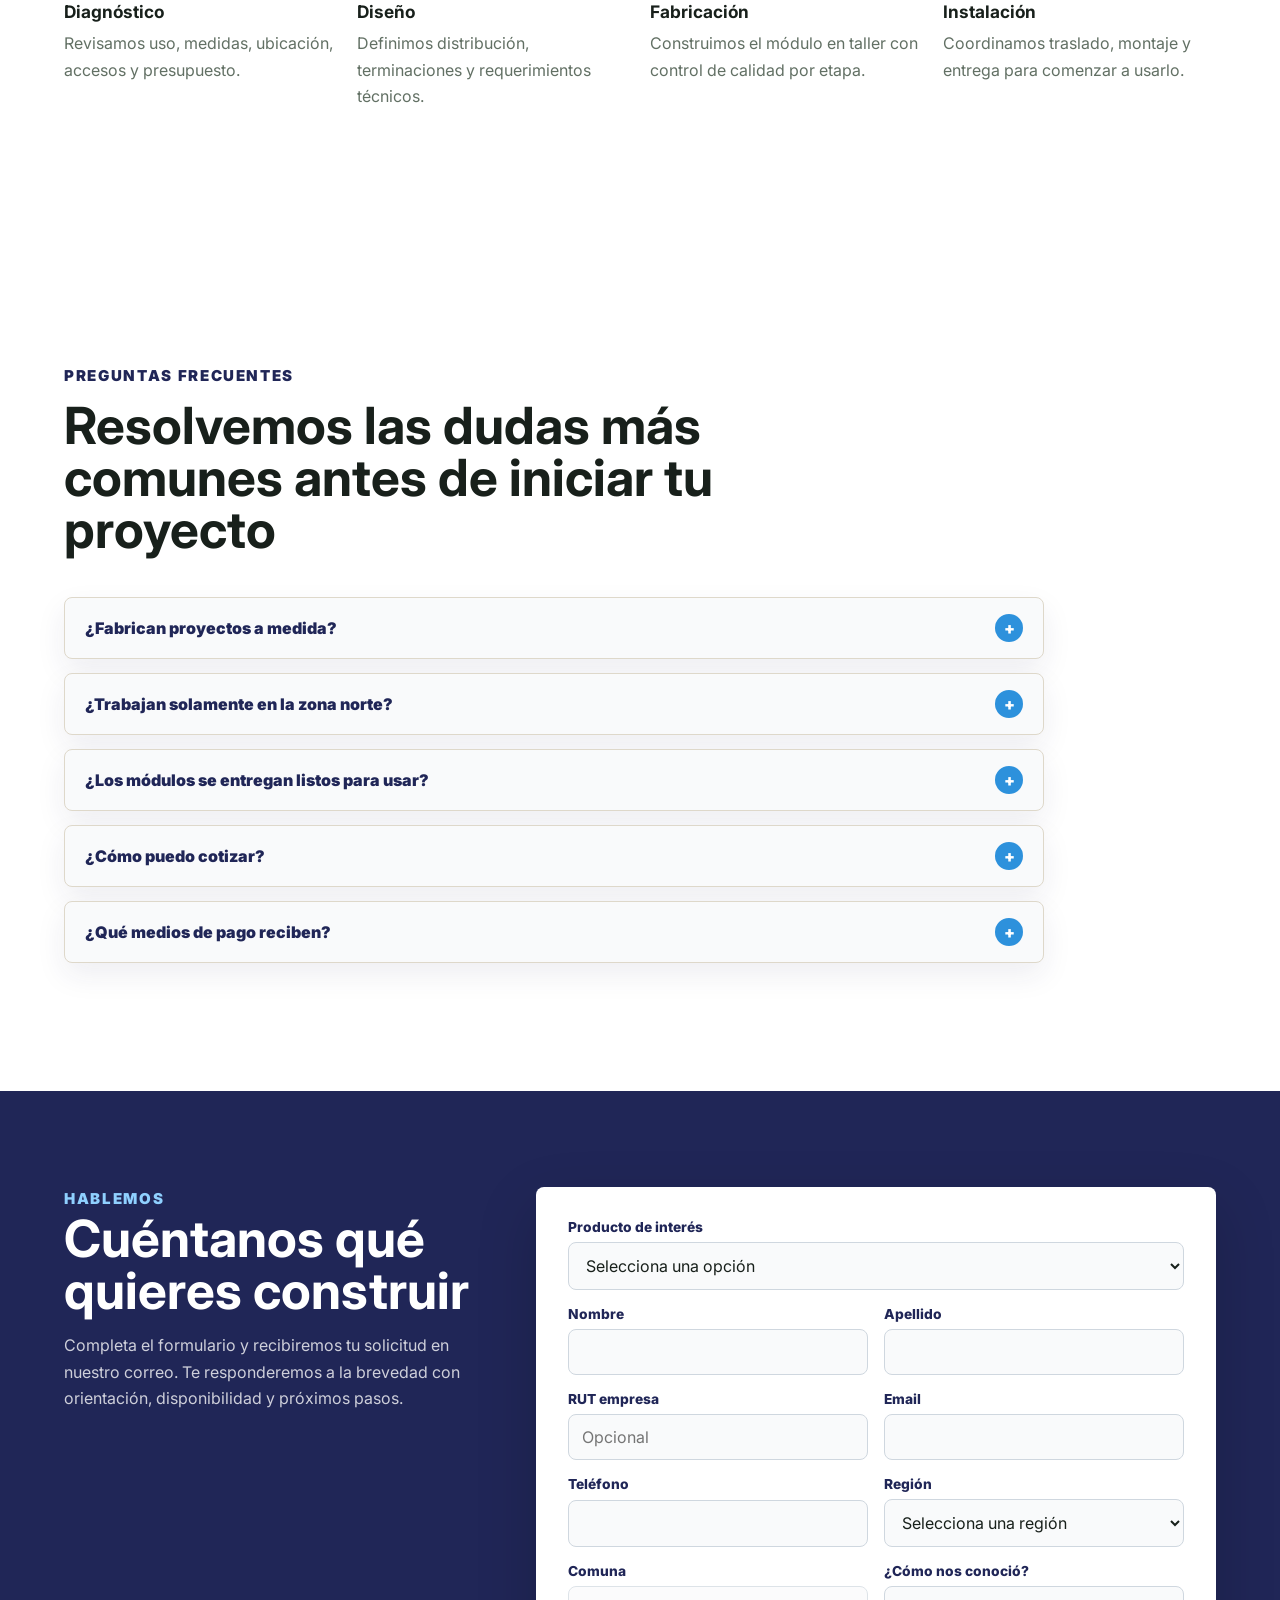
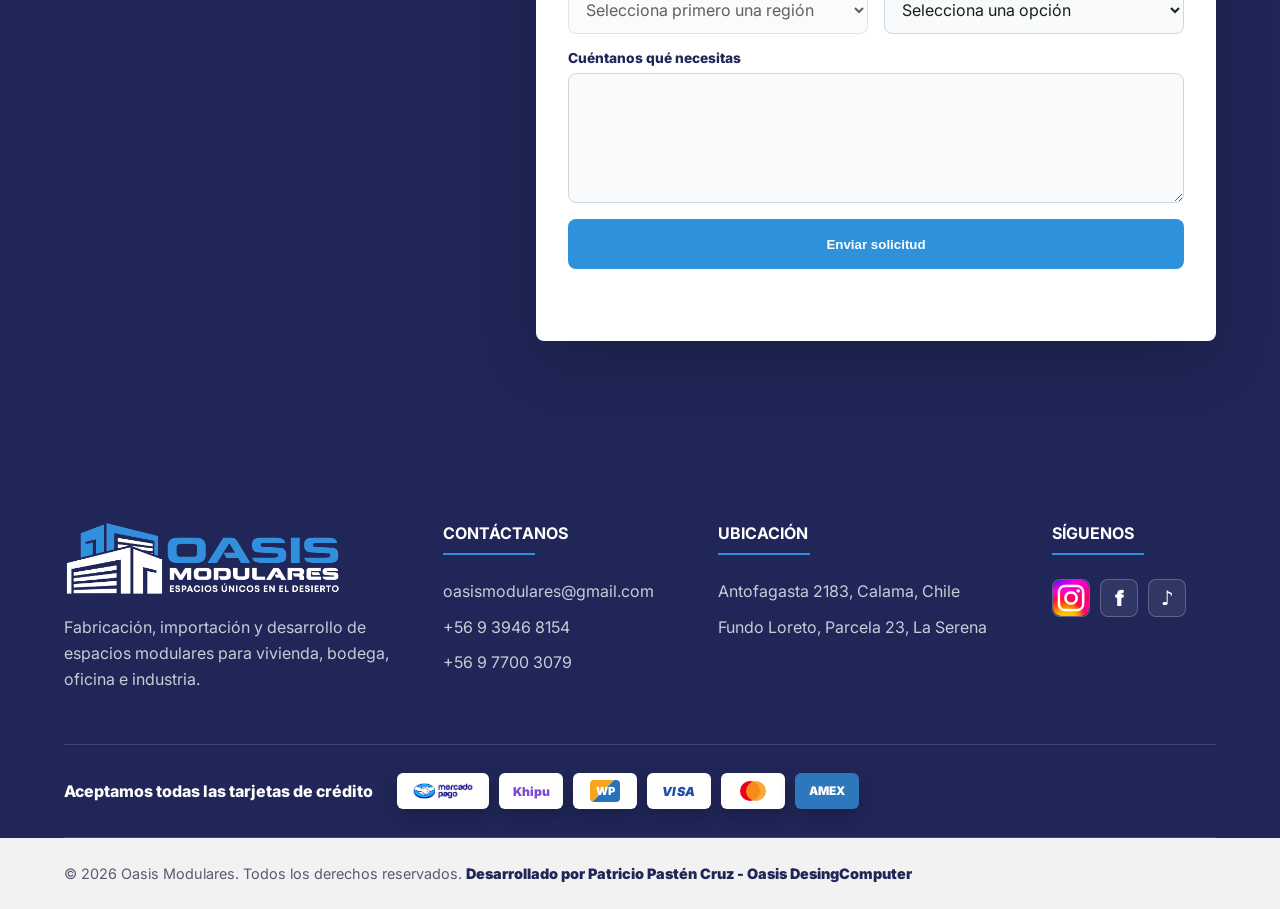
==== commit 163c7402: "Actualización página web" ====
--- a/index.html
+++ b/index.html
@@ -22,11 +22,17 @@
       <a class="brand" href="#inicio" aria-label="Oasis Modulares inicio">
         <img src="assets/logo-oasis-modulares-header.png" alt="Oasis Modulares">
       </a>
-      <nav>
+      <button class="nav-toggle" type="button" aria-label="Abrir menú" aria-expanded="false" data-nav-toggle>
+        <span></span>
+        <span></span>
+        <span></span>
+      </button>
+      <nav id="primary-navigation">
         <a href="#nosotros">Nosotros</a>
         <a href="#modelos">Modelos</a>
-        <a href="#galeria">Galería</a>
+        <a href="#proyectos">Proyectos</a>
         <a href="#proceso">Proceso</a>
+        <a href="#preguntas">Preguntas Frecuentes</a>
         <a href="#contacto">Contacto</a>
       </nav>
     </header>
@@ -41,13 +47,13 @@
         <div class="hero-shade" aria-hidden="true"></div>
         <div class="hero-content">
           <p class="eyebrow">Diseño modular para vivir, trabajar o invertir</p>
-          <h1>Espacios modulares listos para llegar donde los necesitas.</h1>
+          <h1>Construimos espacios que impulsan tus proyectos</h1>
           <p class="hero-copy">
             Fabricamos módulos habitacionales, oficinas y proyectos a medida con terminaciones modernas,
             instalación eficiente y asesoría desde la idea hasta la entrega.
           </p>
           <div class="hero-actions">
-            <a class="button primary" href="#contacto">Cotizar proyecto</a>
+            <a class="button primary" href="#contacto">Cotizar Proyecto</a>
             <a class="button secondary" href="#modelos">Ver soluciones</a>
           </div>
         </div>
@@ -56,7 +62,7 @@
       <section class="section intro" id="nosotros" aria-label="Nosotros">
         <div>
           <p class="eyebrow">Nosotros</p>
-          <h2>Fabricamos e importamos soluciones modulares para proyectos de distintas escalas.</h2>
+          <h2>Fabricamos e importamos soluciones modulares para proyectos de distintas escalas</h2>
         </div>
         <div class="benefits">
           <article>
@@ -110,12 +116,40 @@
             </div>
           </article>
         </div>
+        <div class="mission-vision" aria-label="Misión, visión y valores de Oasis Modulares">
+          <article class="mission-card">
+            <span>Misión</span>
+            <h3>Entregar soluciones modulares confiables para la zona norte del país</h3>
+            <p>
+              Brindamos espacios modulares de alta calidad, con estándares técnicos sólidos y una atención
+              cercana, adaptando cada proyecto a las necesidades de vivienda, trabajo, almacenamiento e
+              industria de nuestros clientes.
+            </p>
+          </article>
+          <article class="mission-card">
+            <span>Visión</span>
+            <h3>Ser un referente en construcción modular eficiente, flexible y duradera</h3>
+            <p>
+              Buscamos consolidarnos como una empresa líder en soluciones modulares para el norte de Chile,
+              reconocida por su calidad, rapidez de respuesta y capacidad para desarrollar proyectos a medida
+              en sectores particulares, comerciales, industriales y mineros.
+            </p>
+          </article>
+          <article class="mission-card">
+            <span>Valores</span>
+            <h3>Calidad, compromiso y confianza en cada solución modular</h3>
+            <p>
+              Trabajamos con responsabilidad, transparencia y orientación al cliente, buscando entregar
+              espacios seguros, funcionales y adaptados a las necesidades reales de cada proyecto.
+            </p>
+          </article>
+        </div>
       </section>
 
       <section class="section solutions" id="modelos">
         <div class="section-heading">
           <p class="eyebrow">Modelos</p>
-          <h2>Productos disponibles para venta.</h2>
+          <h2>Productos disponibles para venta</h2>
         </div>
         <div class="product-carousel" data-carousel>
           <button class="carousel-arrow prev" type="button" aria-label="Ver productos anteriores">‹</button>
@@ -168,18 +202,162 @@
                 <p class="product-reserve">Reserva $100.000</p>
               </div>
             </a>
+            <a class="product-card" href="producto-oficina-modular-importada.html">
+              <span class="price-tag">Precio Web</span>
+              <img src="assets/producto-3-oficina-importada.jpg" alt="Oficina modular importado de 6 por 3 metros">
+              <div class="product-card-body">
+                <span class="product-code">OM-IMP-6X3</span>
+                <h3>Oficina Modular (Importado)</h3>
+                <ul class="product-specs" aria-label="Medidas">
+                  <li class="measure measure-width" aria-label="3.0 metros de ancho">
+                    <span class="measure-icon" aria-hidden="true"></span>
+                    <span>3.0 m</span>
+                  </li>
+                  <li class="measure measure-length" aria-label="6.0 metros de largo">
+                    <span class="measure-icon" aria-hidden="true"></span>
+                    <span>6.0 m</span>
+                  </li>
+                  <li class="measure measure-height" aria-label="2.8 metros de alto">
+                    <span class="measure-icon" aria-hidden="true"></span>
+                    <span>2.8 m</span>
+                  </li>
+                </ul>
+                <p class="product-price">desde <strong>$3.790.000</strong> + IVA</p>
+                <p class="product-reserve">Reserva $100.000</p>
+              </div>
+            </a>
+            <a class="product-card" href="producto-habitacion-modular.html">
+              <span class="price-tag">Precio Web</span>
+              <img src="assets/producto-4-habitacion-modular.jpg" alt="Modular con baño importado">
+              <div class="product-card-body">
+                <span class="product-code">OM-BAÑO-IMP</span>
+                <h3>Modular con Baño (Importado)</h3>
+                <ul class="product-specs" aria-label="Medidas">
+                  <li class="measure measure-width" aria-label="3.0 metros de ancho">
+                    <span class="measure-icon" aria-hidden="true"></span>
+                    <span>3.0 m</span>
+                  </li>
+                  <li class="measure measure-length" aria-label="6.0 metros de largo">
+                    <span class="measure-icon" aria-hidden="true"></span>
+                    <span>6.0 m</span>
+                  </li>
+                  <li class="measure measure-height" aria-label="2.8 metros de alto">
+                    <span class="measure-icon" aria-hidden="true"></span>
+                    <span>2.8 m</span>
+                  </li>
+                </ul>
+                <p class="product-price">desde <strong>$4.980.000</strong> + IVA</p>
+                <p class="product-reserve">Reserva $100.000</p>
+              </div>
+            </a>
+            <a class="product-card" href="producto-habitacion-modular-con-bano.html">
+              <span class="price-tag">Precio Web</span>
+              <img src="assets/producto-5-habitacion-bano.jpg" alt="Habitacion modular con baño de 4 por 3 metros">
+              <div class="product-card-body">
+                <span class="product-code">OM-HAB-4X3</span>
+                <h3>Habitacion Modular con Baño</h3>
+                <ul class="product-specs" aria-label="Medidas">
+                  <li class="measure measure-width" aria-label="3.0 metros de ancho">
+                    <span class="measure-icon" aria-hidden="true"></span>
+                    <span>3.0 m</span>
+                  </li>
+                  <li class="measure measure-length" aria-label="4.0 metros de largo">
+                    <span class="measure-icon" aria-hidden="true"></span>
+                    <span>4.0 m</span>
+                  </li>
+                  <li class="measure" aria-label="Baño incluido">
+                    <span class="measure-icon" aria-hidden="true"></span>
+                    <span>Baño</span>
+                  </li>
+                </ul>
+                <p class="product-price">desde <strong>$4.490.000</strong> + IVA</p>
+                <p class="product-reserve">Reserva $100.000</p>
+              </div>
+            </a>
+            <a class="product-card" href="producto-oficina-modular-4x3.html">
+              <span class="price-tag">Precio Web</span>
+              <img src="assets/producto-6-oficina-modular-4x3.jpg" alt="Oficina modular de 4 por 3 metros">
+              <div class="product-card-body">
+                <span class="product-code">OM-OF-4X3</span>
+                <h3>Oficina Modular 4x3</h3>
+                <ul class="product-specs" aria-label="Medidas">
+                  <li class="measure measure-width" aria-label="3.0 metros de ancho">
+                    <span class="measure-icon" aria-hidden="true"></span>
+                    <span>3.0 m</span>
+                  </li>
+                  <li class="measure measure-length" aria-label="4.0 metros de largo">
+                    <span class="measure-icon" aria-hidden="true"></span>
+                    <span>4.0 m</span>
+                  </li>
+                  <li class="measure" aria-label="Planta libre">
+                    <span class="measure-icon" aria-hidden="true"></span>
+                    <span>Libre</span>
+                  </li>
+                </ul>
+                <p class="product-price">desde <strong>$2.990.000</strong> + IVA</p>
+                <p class="product-reserve">Reserva $100.000</p>
+              </div>
+            </a>
+            <a class="product-card" href="producto-casa-modular-36m2.html">
+              <span class="price-tag">Precio Web</span>
+              <img src="assets/producto-7-casa-modular-36m2-mejorada.png" alt="Casa modular de 36 metros cuadrados">
+              <div class="product-card-body">
+                <span class="product-code">OM-CASA-36</span>
+                <h3>Casa Modular 36 mt2</h3>
+                <ul class="product-specs" aria-label="Medidas">
+                  <li class="measure measure-width" aria-label="6.0 metros de ancho">
+                    <span class="measure-icon" aria-hidden="true"></span>
+                    <span>6.0 m</span>
+                  </li>
+                  <li class="measure measure-length" aria-label="6.0 metros de largo">
+                    <span class="measure-icon" aria-hidden="true"></span>
+                    <span>6.0 m</span>
+                  </li>
+                  <li class="measure measure-height" aria-label="2.8 metros de alto">
+                    <span class="measure-icon" aria-hidden="true"></span>
+                    <span>2.8 m</span>
+                  </li>
+                </ul>
+                <p class="product-price">desde <strong>$8.690.000</strong> + IVA</p>
+                <p class="product-reserve">Reserva $100.000</p>
+              </div>
+            </a>
+            <a class="product-card" href="producto-caseta-seguridad.html">
+              <span class="price-tag">Precio Web</span>
+              <img src="assets/producto-8-caseta-seguridad.jpg" alt="Caseta de seguridad de 2 por 2 metros">
+              <div class="product-card-body">
+                <span class="product-code">OM-CASETA-2X2</span>
+                <h3>Caseta de seguridad</h3>
+                <ul class="product-specs" aria-label="Medidas">
+                  <li class="measure measure-width" aria-label="2.0 metros de ancho">
+                    <span class="measure-icon" aria-hidden="true"></span>
+                    <span>2.0 m</span>
+                  </li>
+                  <li class="measure measure-length" aria-label="2.0 metros de largo">
+                    <span class="measure-icon" aria-hidden="true"></span>
+                    <span>2.0 m</span>
+                  </li>
+                  <li class="measure measure-height" aria-label="2.5 metros de alto">
+                    <span class="measure-icon" aria-hidden="true"></span>
+                    <span>2.5 m</span>
+                  </li>
+                </ul>
+                <p class="product-price">desde <strong>$990.000</strong> + IVA</p>
+                <p class="product-reserve">Reserva $100.000</p>
+              </div>
+            </a>
           </div>
           <button class="carousel-arrow next" type="button" aria-label="Ver más productos">›</button>
           <div class="carousel-dots" aria-label="Selector de productos"></div>
         </div>
       </section>
 
-      <section class="section gallery" id="galeria">
+      <section class="section gallery" id="proyectos">
         <div class="section-heading">
-          <p class="eyebrow">Galería</p>
-          <h2>Algunos de nuestros proyectos realizados.</h2>
-        </div>
-        <div class="gallery-grid" aria-label="Galería de módulos">
+          <p class="eyebrow">Proyectos</p>
+          <h2>Algunos de nuestros proyectos realizados</h2>
+        </div>
+        <div class="gallery-grid" aria-label="Proyectos modulares" data-project-gallery>
           <article class="gallery-item">
             <img src="assets/foto-1-oficina-modular.png" alt="Oficina modular exterior">
             <div>
@@ -222,13 +400,94 @@
               <span>Vivienda modular con espacios interiores listos para habitar.</span>
             </div>
           </article>
+          <article class="gallery-item">
+            <img src="assets/foto-7-casa-modular-terraza.jpg" alt="Casa modular con terraza y patio">
+            <div>
+              <strong>Casa Modular con Terraza</strong>
+              <span>Proyecto residencial modular integrado con espacios exteriores.</span>
+            </div>
+          </article>
+          <article class="gallery-item">
+            <img src="assets/foto-8-modulo-madera.jpg" alt="Módulo modular con terminación exterior tipo madera">
+            <div>
+              <strong>Módulo con Terminación Madera</strong>
+              <span>Proyecto modular con revestimiento cálido y estructura resistente.</span>
+            </div>
+          </article>
+        </div>
+        <div class="project-video">
+          <div>
+            <p class="eyebrow">Video</p>
+            <h3>Proyectos destacados en TikTok</h3>
+          </div>
+          <div class="tiktok-videos">
+            <div class="tiktok-frame">
+              <blockquote
+                class="tiktok-embed"
+                cite="https://www.tiktok.com/@oasismodulareschile/video/7599696254926408967"
+                data-video-id="7599696254926408967"
+              >
+                <section>
+                  <a
+                    href="https://www.tiktok.com/@oasismodulareschile/video/7599696254926408967"
+                    target="_blank"
+                    rel="noopener"
+                  >
+                    Ver primer video de Oasis Modulares en TikTok
+                  </a>
+                </section>
+              </blockquote>
+            </div>
+            <div class="tiktok-frame">
+              <blockquote
+                class="tiktok-embed"
+                cite="https://www.tiktok.com/@oasismodulareschile/video/7600903175310265618"
+                data-video-id="7600903175310265618"
+              >
+                <section>
+                  <a
+                    href="https://www.tiktok.com/@oasismodulareschile/video/7600903175310265618"
+                    target="_blank"
+                    rel="noopener"
+                  >
+                    Ver segundo video de Oasis Modulares en TikTok
+                  </a>
+                </section>
+              </blockquote>
+            </div>
+            <div class="tiktok-frame">
+              <blockquote
+                class="tiktok-embed"
+                cite="https://www.tiktok.com/@oasismodulareschile/video/7604834248121666836"
+                data-video-id="7604834248121666836"
+              >
+                <section>
+                  <a
+                    href="https://www.tiktok.com/@oasismodulareschile/video/7604834248121666836"
+                    target="_blank"
+                    rel="noopener"
+                  >
+                    Ver tercer video de Oasis Modulares en TikTok
+                  </a>
+                </section>
+              </blockquote>
+            </div>
+          </div>
         </div>
       </section>
+
+      <div class="project-lightbox" data-project-lightbox hidden>
+        <button class="project-lightbox-close" type="button" aria-label="Cerrar imagen ampliada">×</button>
+        <figure class="project-lightbox-content">
+          <img src="" alt="">
+          <figcaption></figcaption>
+        </figure>
+      </div>
 
       <section class="section process" id="proceso">
         <div class="section-heading">
           <p class="eyebrow">Proceso</p>
-          <h2>De la cotización a la instalación en cuatro pasos claros.</h2>
+          <h2>De la cotización a la instalación en cuatro pasos claros</h2>
         </div>
         <ol class="steps">
           <li>
@@ -250,10 +509,55 @@
         </ol>
       </section>
 
+      <section class="section faq" id="preguntas" aria-label="Preguntas frecuentes">
+        <div class="section-heading">
+          <p class="eyebrow">Preguntas Frecuentes</p>
+          <h2>Resolvemos las dudas más comunes antes de iniciar tu proyecto</h2>
+        </div>
+        <div class="faq-list">
+          <details>
+            <summary>¿Fabrican proyectos a medida?</summary>
+            <p>
+              Sí. Desarrollamos módulos y proyectos personalizados para casas, oficinas, bodegas, hoteles,
+              faenas mineras y requerimientos especiales de empresas o particulares.
+            </p>
+          </details>
+          <details>
+            <summary>¿Trabajan solamente en la zona norte?</summary>
+            <p>
+              Nuestro foco principal está en la zona norte del país, especialmente Calama, Antofagasta, La
+              Serena y alrededores. También podemos evaluar proyectos en otras zonas según factibilidad,
+              traslado e instalación.
+            </p>
+          </details>
+          <details>
+            <summary>¿Los módulos se entregan listos para usar?</summary>
+            <p>
+              Dependiendo del modelo y del proyecto, podemos entregar soluciones listas para operar o módulos
+              preparados para instalaciones, terminaciones y adaptaciones específicas.
+            </p>
+          </details>
+          <details>
+            <summary>¿Cómo puedo cotizar?</summary>
+            <p>
+              Puedes completar el formulario de contacto, escribirnos por WhatsApp o indicar el producto que
+              te interesa. Con esa información revisamos medidas, ubicación, uso y requerimientos para orientar
+              la cotización.
+            </p>
+          </details>
+          <details>
+            <summary>¿Qué medios de pago reciben?</summary>
+            <p>
+              Recibimos pagos con tarjeta de crédito, tarjeta de débito, efectivo y transferencia bancaria.
+            </p>
+          </details>
+        </div>
+      </section>
+
       <section class="contact-band" id="contacto">
         <div class="contact-copy">
           <p class="eyebrow">Hablemos</p>
-          <h2>Cuéntanos qué quieres construir.</h2>
+          <h2>Cuéntanos qué quieres construir</h2>
           <p>
             Completa el formulario y recibiremos tu solicitud en nuestro correo. Te responderemos a la
             brevedad con orientación, disponibilidad y próximos pasos.
@@ -264,15 +568,24 @@
           action="https://formsubmit.co/oasismodulares@gmail.com"
           method="POST"
           data-contact-form
+          data-native-submit="true"
         >
           <input type="hidden" name="_subject" value="Nueva solicitud desde Oasis Modulares">
           <input type="hidden" name="_captcha" value="false">
           <input type="hidden" name="_template" value="table">
+          <input type="hidden" name="_url" value="https://patriciopastencruz.github.io/oasis-modulares2/#contacto">
+          <input type="hidden" name="_next" value="https://patriciopastencruz.github.io/oasis-modulares2/gracias.html">
           <div class="field full">
             <label for="producto_interes">Producto de interés</label>
             <select id="producto_interes" name="Producto de interés" required>
               <option value="">Selecciona una opción</option>
               <option>Oficina Modular</option>
+              <option>Oficina Modular (Importado)</option>
+              <option>Modular con Baño (Importado)</option>
+              <option>Habitacion Modular con Baño</option>
+              <option>Oficina Modular 4x3</option>
+              <option>Casa Modular 36 mt2</option>
+              <option>Caseta de seguridad</option>
               <option>Bodega Modular</option>
               <option>Casa Modular</option>
               <option>Cabaña Modular</option>
@@ -392,6 +705,7 @@
         </span>
       </div>
     </footer>
+    <script async src="https://www.tiktok.com/embed.js"></script>
     <script src="scripts.js"></script>
   </body>
 </html>
--- a/styles.css
+++ b/styles.css
@@ -77,6 +77,44 @@
   opacity: 1;
 }
 
+.nav-toggle {
+  display: none;
+  width: 46px;
+  height: 46px;
+  place-items: center;
+  border: 1px solid rgba(255, 255, 255, 0.34);
+  border-radius: 8px;
+  padding: 0;
+  background: rgba(255, 255, 255, 0.14);
+  cursor: pointer;
+  backdrop-filter: blur(10px);
+}
+
+.nav-toggle span {
+  display: block;
+  width: 22px;
+  height: 2px;
+  border-radius: 999px;
+  background: #ffffff;
+  transition: transform 180ms ease, opacity 180ms ease;
+}
+
+.nav-toggle span + span {
+  margin-top: 5px;
+}
+
+.site-header.nav-open .nav-toggle span:nth-child(1) {
+  transform: translateY(7px) rotate(45deg);
+}
+
+.site-header.nav-open .nav-toggle span:nth-child(2) {
+  opacity: 0;
+}
+
+.site-header.nav-open .nav-toggle span:nth-child(3) {
+  transform: translateY(-7px) rotate(-45deg);
+}
+
 .hero {
   position: relative;
   min-height: max(700px, 100svh);
@@ -114,11 +152,17 @@
 
 .eyebrow {
   margin: 0 0 14px;
-  color: var(--sand);
-  font-size: 0.78rem;
-  font-weight: 800;
-  letter-spacing: 0.12em;
+  color: var(--navy);
+  font-size: 0.94rem;
+  font-weight: 900;
+  letter-spacing: 0.11em;
   text-transform: uppercase;
+}
+
+.hero .eyebrow,
+.contact-band .eyebrow,
+.thanks-card .eyebrow {
+  color: #8fd0ff;
 }
 
 h1,
@@ -188,6 +232,14 @@
   background: var(--brand-dark);
 }
 
+.hero-actions .button.primary {
+  background: #2d91dc;
+}
+
+.hero-actions .button.primary:hover {
+  background: #2479bd;
+}
+
 .button.secondary {
   color: #ffffff;
   border: 1px solid rgba(255, 255, 255, 0.48);
@@ -209,6 +261,7 @@
   grid-template-columns: minmax(0, 0.95fr) minmax(300px, 1.2fr);
   gap: clamp(34px, 6vw, 90px);
   align-items: start;
+  background: linear-gradient(180deg, #eef8ff 0%, #f7fbff 100%);
 }
 
 .benefits {
@@ -222,7 +275,7 @@
   gap: 16px;
   align-items: start;
   padding: 0 0 18px;
-  border-bottom: 1px solid var(--line);
+  border-bottom: 1px solid rgba(45, 145, 220, 0.18);
 }
 
 .benefit-icon {
@@ -231,8 +284,8 @@
   height: 46px;
   place-items: center;
   border-radius: 8px;
-  color: var(--brand);
-  background: rgba(47, 95, 69, 0.1);
+  color: #2d91dc;
+  background: rgba(45, 145, 220, 0.12);
 }
 
 .benefit-icon svg {
@@ -244,6 +297,39 @@
   stroke-linejoin: round;
 }
 
+.mission-vision {
+  display: grid;
+  grid-column: 1 / -1;
+  grid-template-columns: repeat(3, minmax(0, 1fr));
+  gap: 18px;
+}
+
+.mission-card {
+  padding: 26px;
+  border: 1px solid rgba(45, 145, 220, 0.2);
+  border-left: 5px solid var(--logo-blue);
+  border-radius: 8px;
+  background: rgba(255, 255, 255, 0.72);
+  box-shadow: 0 14px 38px rgba(45, 145, 220, 0.1);
+}
+
+.mission-card span {
+  display: inline-flex;
+  margin-bottom: 14px;
+  color: var(--logo-blue);
+  font-size: 0.78rem;
+  font-weight: 900;
+  letter-spacing: 0.1em;
+  text-transform: uppercase;
+}
+
+.mission-card h3 {
+  margin-bottom: 12px;
+  color: var(--navy);
+  font-size: 1.25rem;
+  line-height: 1.25;
+}
+
 .benefits strong,
 .steps strong {
   display: block;
@@ -252,8 +338,10 @@
 }
 
 .benefits p,
+.mission-card p,
 .solution p,
 .steps p,
+.faq-list p,
 .contact-band p {
   margin-bottom: 0;
   color: var(--muted);
@@ -265,7 +353,7 @@
 }
 
 .gallery {
-  background: #f2eee3;
+  background: linear-gradient(180deg, #eef8ff 0%, #f7fbff 100%);
 }
 
 .section-heading {
@@ -353,6 +441,7 @@
   color: var(--navy);
   font-size: 1.02rem;
   line-height: 1.25;
+  min-height: 2.55rem;
   text-transform: uppercase;
 }
 
@@ -743,7 +832,13 @@
   border-radius: 8px;
   background: #172019;
   box-shadow: var(--shadow);
+  cursor: zoom-in;
   transition: transform 220ms ease, box-shadow 220ms ease;
+}
+
+.gallery-item:focus-visible {
+  outline: 4px solid rgba(45, 145, 220, 0.45);
+  outline-offset: 4px;
 }
 
 .gallery-item img {
@@ -797,6 +892,104 @@
   line-height: 1.35;
 }
 
+.project-video {
+  display: grid;
+  gap: 22px;
+  margin-top: clamp(34px, 5vw, 58px);
+}
+
+.project-video h3 {
+  margin-bottom: 0;
+  color: var(--navy);
+  font-size: clamp(1.35rem, 2.4vw, 2rem);
+}
+
+.tiktok-videos {
+  display: grid;
+  grid-template-columns: repeat(3, minmax(0, 1fr));
+  gap: 20px;
+  align-items: start;
+}
+
+.tiktok-frame {
+  min-height: 560px;
+  overflow: hidden;
+  border: 1px solid rgba(45, 145, 220, 0.18);
+  border-radius: 8px;
+  background: #ffffff;
+  box-shadow: 0 18px 44px rgba(32, 38, 87, 0.1);
+}
+
+.tiktok-frame .tiktok-embed {
+  margin: 0 auto !important;
+}
+
+.project-lightbox[hidden] {
+  display: none;
+}
+
+.project-lightbox {
+  position: fixed;
+  inset: 0;
+  z-index: 80;
+  display: grid;
+  place-items: center;
+  padding: clamp(18px, 4vw, 56px);
+  background: rgba(8, 14, 11, 0.86);
+  backdrop-filter: blur(8px);
+}
+
+.project-lightbox-content {
+  display: grid;
+  gap: 14px;
+  width: min(1120px, 100%);
+  margin: 0;
+  color: #ffffff;
+}
+
+.project-lightbox-content img {
+  display: block;
+  width: 100%;
+  max-height: 82svh;
+  object-fit: contain;
+  border-radius: 8px;
+  background: #111816;
+  box-shadow: 0 28px 90px rgba(0, 0, 0, 0.42);
+}
+
+.project-lightbox-content figcaption {
+  font-size: 1rem;
+  font-weight: 800;
+  text-align: center;
+}
+
+.project-lightbox-close {
+  position: fixed;
+  top: clamp(16px, 3vw, 28px);
+  right: clamp(16px, 3vw, 28px);
+  z-index: 1;
+  display: grid;
+  width: 44px;
+  height: 44px;
+  place-items: center;
+  border: 1px solid rgba(255, 255, 255, 0.3);
+  border-radius: 50%;
+  color: #ffffff;
+  background: rgba(255, 255, 255, 0.12);
+  font-size: 2rem;
+  line-height: 1;
+  cursor: pointer;
+}
+
+.project-lightbox-close:hover,
+.project-lightbox-close:focus-visible {
+  background: var(--logo-blue);
+}
+
+body.lightbox-open {
+  overflow: hidden;
+}
+
 .solution {
   min-height: 270px;
   padding: 28px;
@@ -814,7 +1007,60 @@
 }
 
 .process {
-  background: #edf0e8;
+  background: #ffffff;
+}
+
+.faq {
+  background: #ffffff;
+}
+
+.faq-list {
+  display: grid;
+  gap: 14px;
+  max-width: 980px;
+}
+
+.faq-list details {
+  border: 1px solid var(--line);
+  border-radius: 8px;
+  background: #f9fafb;
+  box-shadow: 0 12px 30px rgba(32, 38, 87, 0.08);
+}
+
+.faq-list summary {
+  position: relative;
+  padding: 20px 54px 20px 20px;
+  color: var(--navy);
+  font-weight: 900;
+  cursor: pointer;
+  list-style: none;
+}
+
+.faq-list summary::-webkit-details-marker {
+  display: none;
+}
+
+.faq-list summary::after {
+  content: "+";
+  position: absolute;
+  top: 50%;
+  right: 20px;
+  display: grid;
+  width: 28px;
+  height: 28px;
+  place-items: center;
+  border-radius: 50%;
+  color: #ffffff;
+  background: var(--logo-blue);
+  transform: translateY(-50%);
+}
+
+.faq-list details[open] summary::after {
+  content: "-";
+}
+
+.faq-list p {
+  padding: 0 20px 20px;
 }
 
 .steps {
@@ -844,7 +1090,7 @@
   place-items: center;
   border-radius: 8px;
   color: #ffffff;
-  background: var(--brand);
+  background: var(--navy);
   font-weight: 800;
 }
 
@@ -855,7 +1101,7 @@
   align-items: start;
   padding: clamp(64px, 8vw, 96px) clamp(18px, 5vw, 72px);
   color: #ffffff;
-  background: var(--brand-dark);
+  background: var(--navy);
 }
 
 .contact-band h2 {
@@ -924,9 +1170,14 @@
   background: #ffffff;
 }
 
-.submit-button {
+.button.primary.submit-button {
   border: 0;
+  background: #2d91dc;
   cursor: pointer;
+}
+
+.button.primary.submit-button:hover {
+  background: #2479bd;
 }
 
 .submit-button[disabled] {
@@ -1227,6 +1478,53 @@
   animation: online-radar 1.8s ease-out infinite;
 }
 
+.thanks-page {
+  min-height: 100svh;
+  background:
+    linear-gradient(120deg, rgba(24, 55, 40, 0.92), rgba(32, 38, 87, 0.84)),
+    url("assets/hero-modular-home.png") center / cover;
+}
+
+.thanks-view {
+  display: grid;
+  min-height: 100svh;
+  place-items: center;
+  padding: clamp(24px, 5vw, 72px);
+}
+
+.thanks-logo {
+  position: absolute;
+  top: clamp(18px, 4vw, 44px);
+  left: clamp(18px, 4vw, 56px);
+}
+
+.thanks-logo img {
+  display: block;
+  width: min(260px, 72vw);
+}
+
+.thanks-card {
+  width: min(680px, 100%);
+  border-radius: 8px;
+  padding: clamp(28px, 5vw, 56px);
+  color: #ffffff;
+  background: rgba(12, 20, 16, 0.72);
+  box-shadow: 0 28px 70px rgba(0, 0, 0, 0.28);
+  backdrop-filter: blur(12px);
+}
+
+.thanks-card h1 {
+  margin-bottom: 18px;
+  font-size: clamp(2.4rem, 6vw, 4.5rem);
+}
+
+.thanks-card p:not(.eyebrow) {
+  margin-bottom: 30px;
+  color: rgba(255, 255, 255, 0.84);
+  font-size: 1.08rem;
+  line-height: 1.7;
+}
+
 @keyframes online-radar {
   0% {
     opacity: 0.9;
@@ -1267,6 +1565,10 @@
     grid-template-columns: 1fr;
   }
 
+  .mission-vision {
+    grid-template-columns: 1fr;
+  }
+
   .contact-copy {
     position: static;
   }
@@ -1305,6 +1607,9 @@
 @media (max-width: 620px) {
   .site-header {
     position: absolute;
+    grid-template-columns: minmax(0, 1fr) auto;
+    gap: 12px;
+    align-items: center;
     padding-top: 14px;
   }
 
@@ -1312,17 +1617,41 @@
     width: min(230px, 74vw);
   }
 
+  .nav-toggle {
+    display: grid;
+  }
+
   nav {
+    display: none;
+    grid-column: 1 / -1;
+    width: min(100%, 340px);
+    justify-self: end;
+    flex-direction: column;
+    align-items: stretch;
+    gap: 8px;
+    border: 1px solid rgba(255, 255, 255, 0.16);
+    border-radius: 8px;
+    padding: 10px;
+    background: rgba(12, 20, 16, 0.92);
+    box-shadow: 0 18px 44px rgba(0, 0, 0, 0.26);
+    backdrop-filter: blur(14px);
+  }
+
+  .site-header.nav-open nav {
+    display: flex;
+  }
+
+  nav a {
     width: 100%;
-    justify-content: space-between;
-    gap: 8px;
-    overflow-x: auto;
-    padding-bottom: 2px;
-  }
-
-  nav a {
-    flex: 0 0 auto;
-    font-size: 0.86rem;
+    border-radius: 6px;
+    padding: 12px 14px;
+    font-size: 0.95rem;
+    opacity: 1;
+  }
+
+  nav a:hover,
+  nav a:focus-visible {
+    background: rgba(45, 145, 220, 0.22);
   }
 
   .hero {
@@ -1381,8 +1710,8 @@
   }
 
   .eyebrow {
-    font-size: 0.7rem;
-    letter-spacing: 0.08em;
+    font-size: 0.82rem;
+    letter-spacing: 0.09em;
   }
 
   .solution-grid,
@@ -1391,8 +1720,27 @@
     grid-template-columns: 1fr;
   }
 
+  .gallery-grid {
+    display: flex;
+    gap: 14px;
+    overflow-x: auto;
+    padding: 4px 4px 18px;
+    scroll-snap-type: x mandatory;
+    scrollbar-width: thin;
+  }
+
   .gallery-item {
+    flex: 0 0 min(78vw, 310px);
     min-height: 0;
+    scroll-snap-align: start;
+  }
+
+  .tiktok-videos {
+    grid-template-columns: 1fr;
+  }
+
+  .tiktok-frame {
+    min-height: 520px;
   }
 
   .solution {
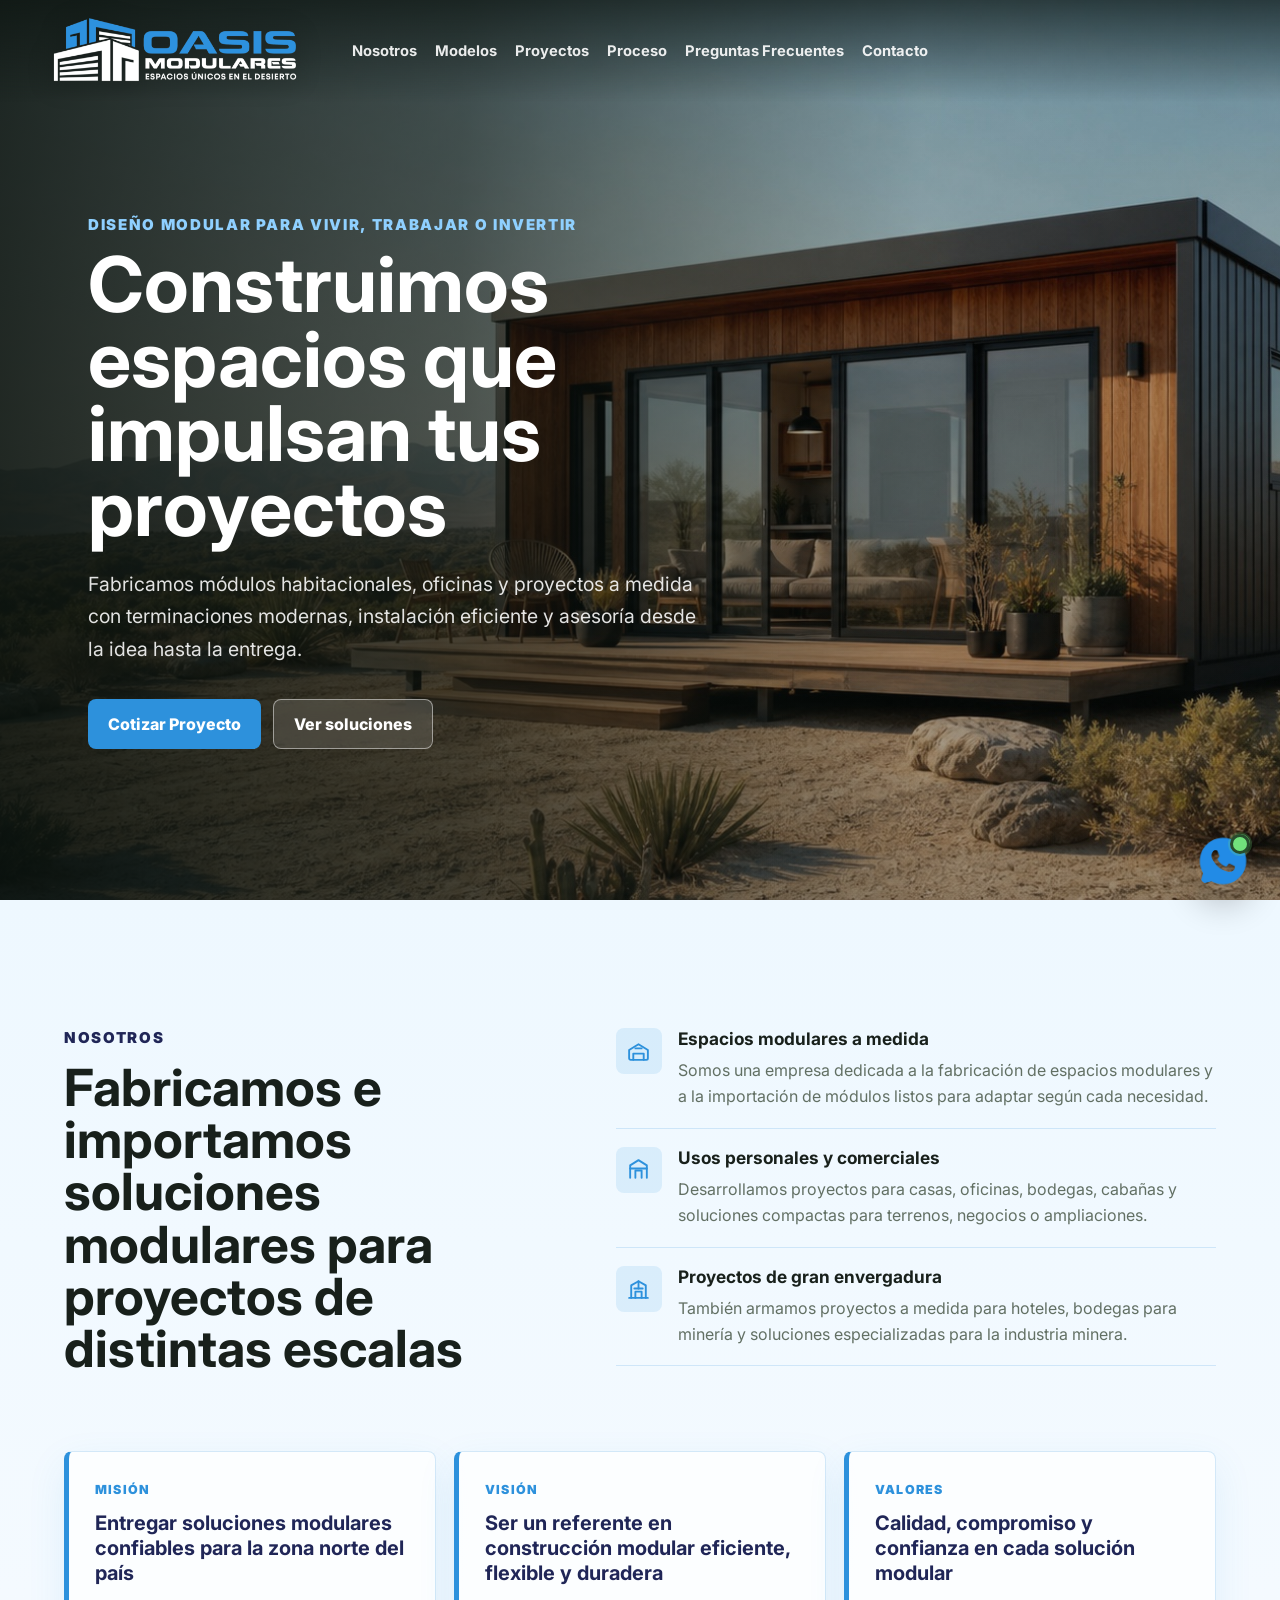
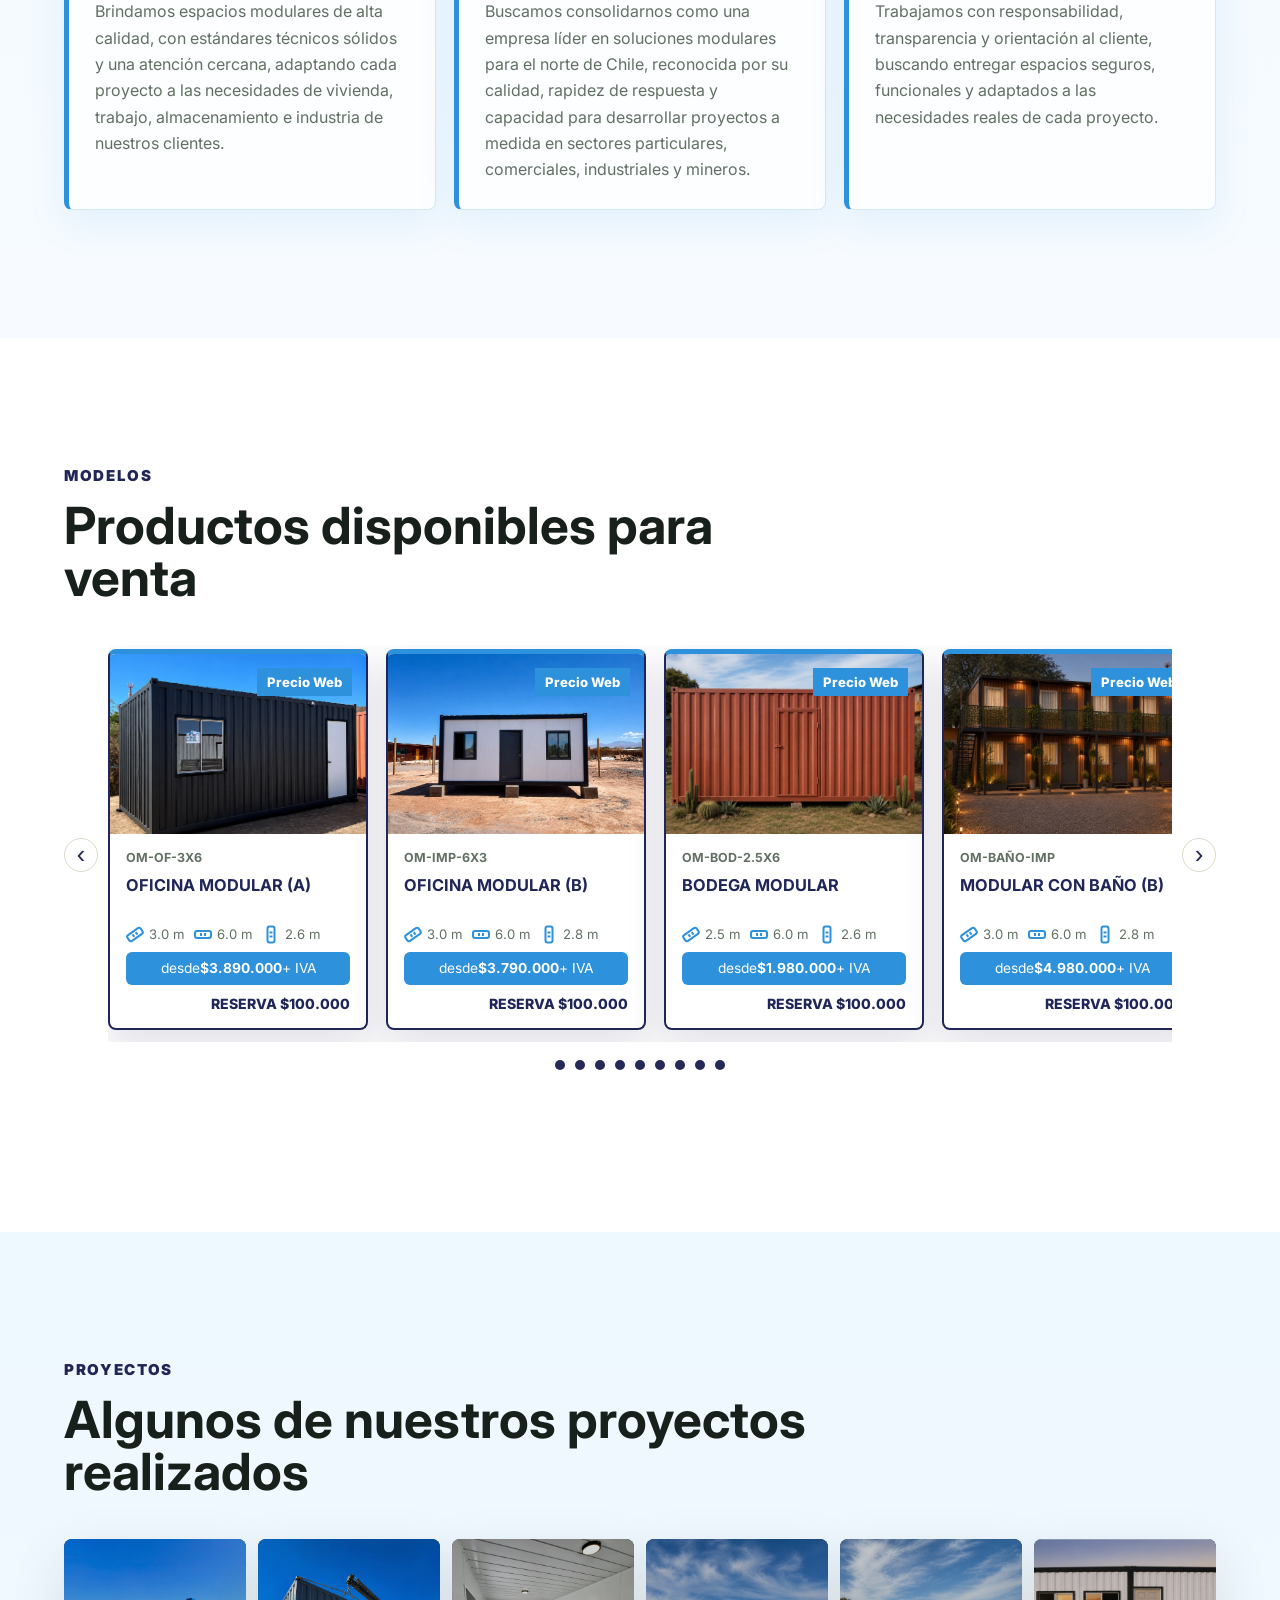
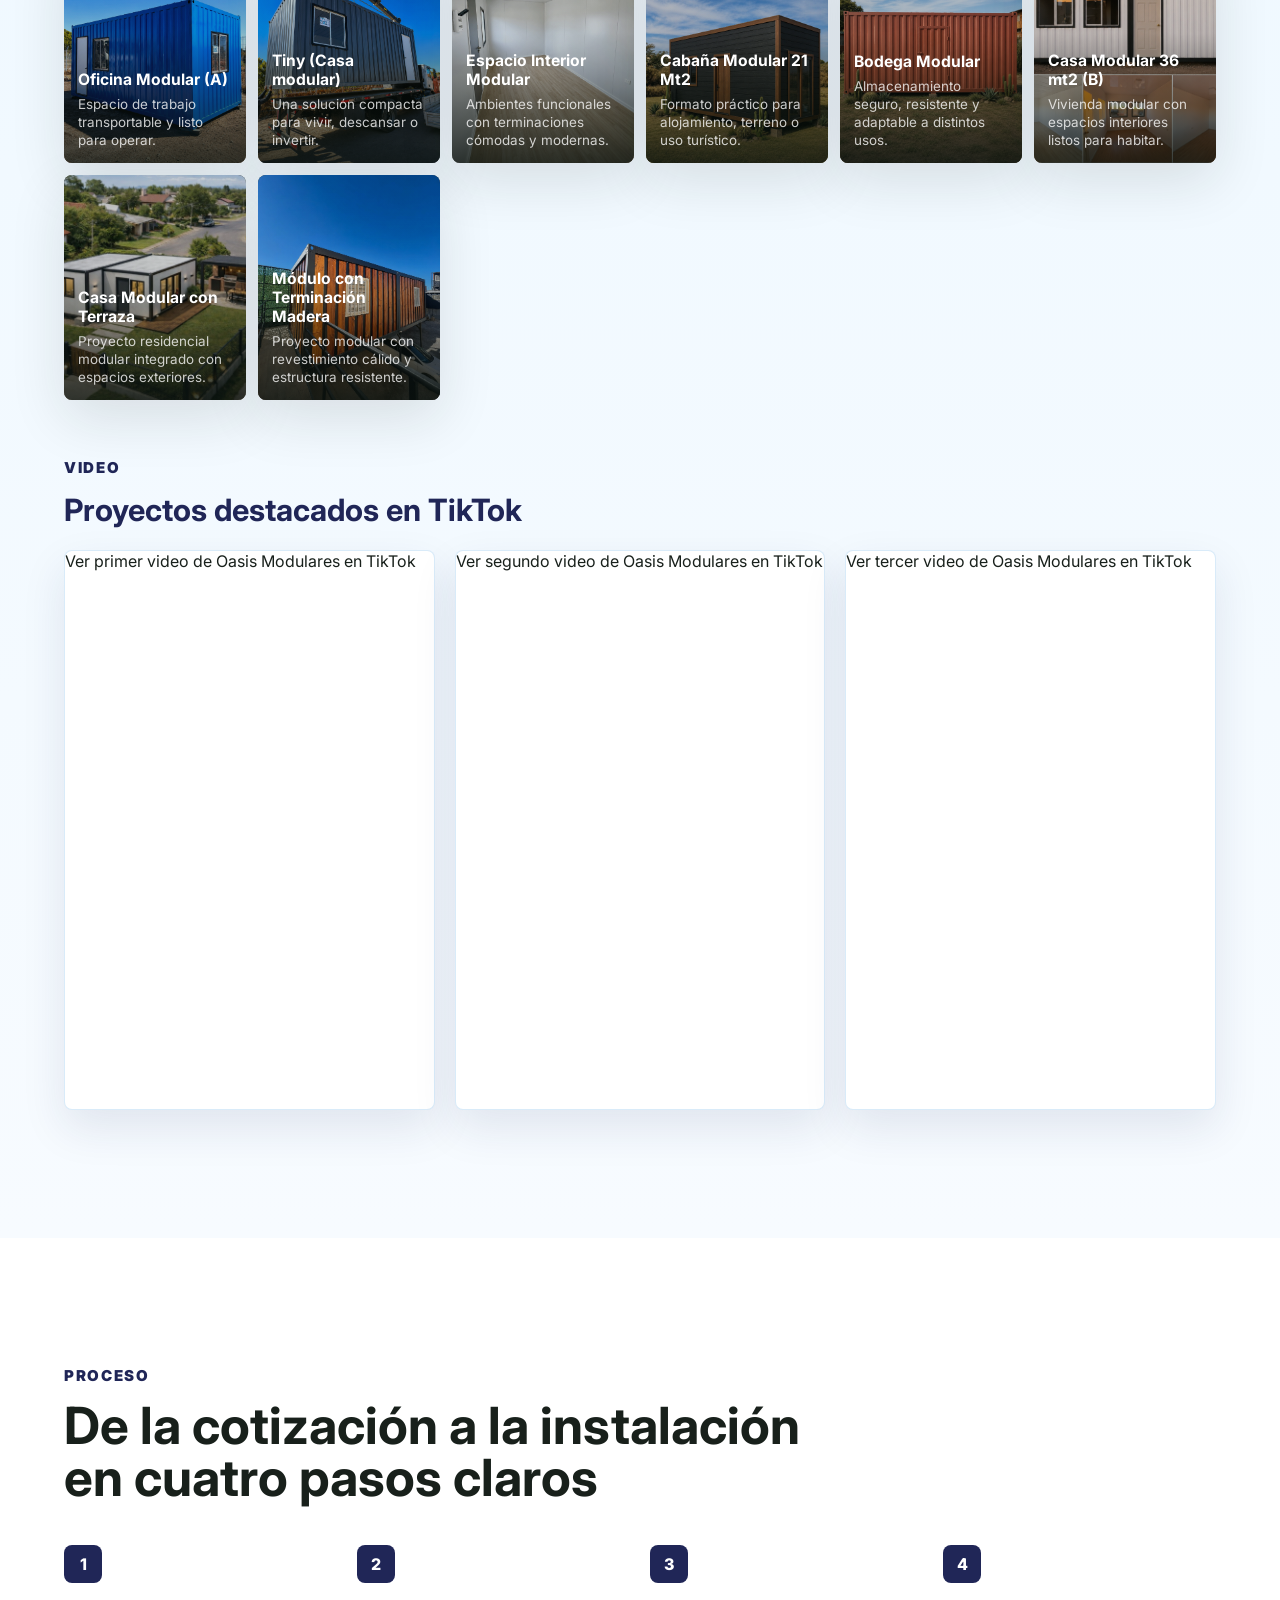
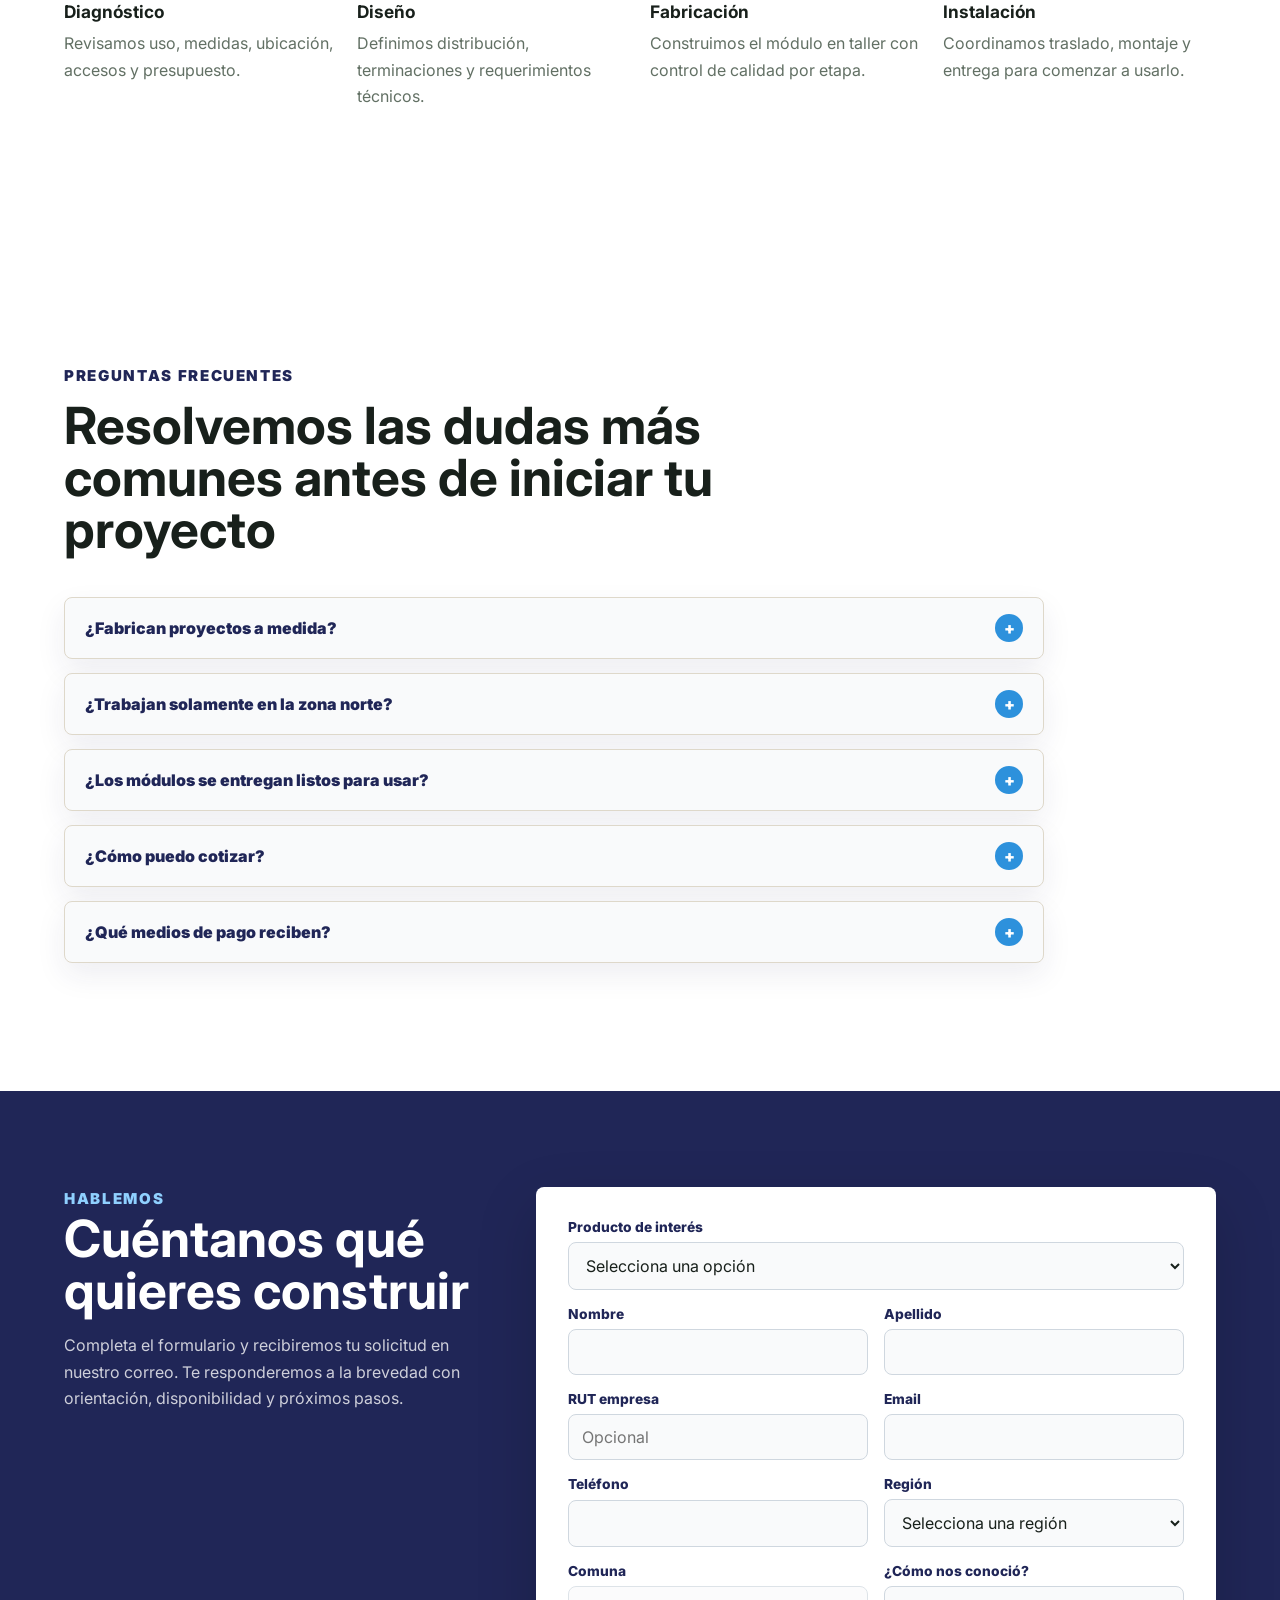
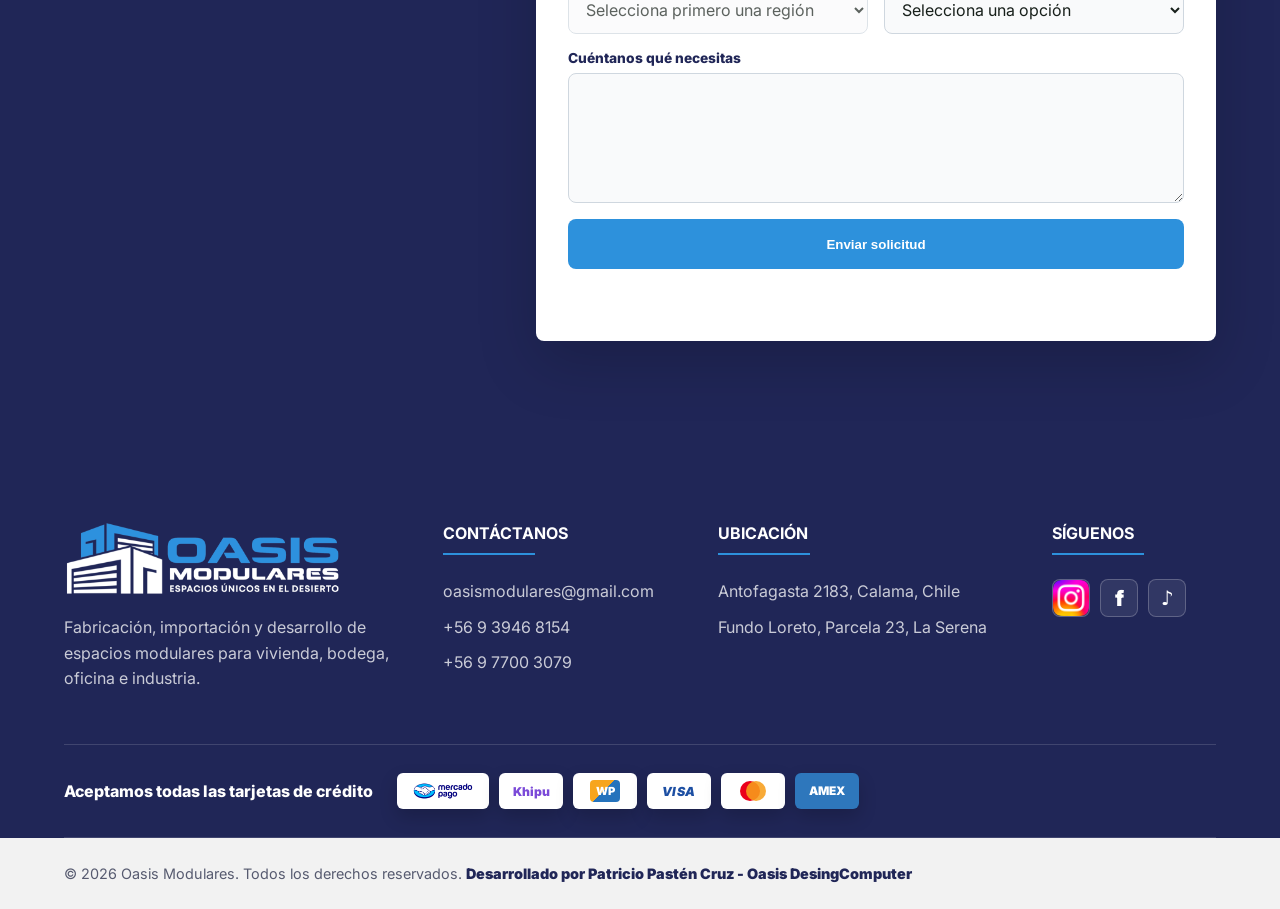
==== commit a364fb89: "Optimizar imágenes y sincronizar con avances locales Convierte fotos PNG pesadas a JPEG y recomprime" ====
--- a/index.html
+++ b/index.html
@@ -41,7 +41,7 @@
       <section class="hero">
         <img
           class="hero-image"
-          src="assets/hero-modular-home.png"
+          src="assets/hero-modular-home.jpg"
           alt="Casa modular moderna instalada en un paisaje natural"
         >
         <div class="hero-shade" aria-hidden="true"></div>
@@ -154,12 +154,12 @@
         <div class="product-carousel" data-carousel>
           <button class="carousel-arrow prev" type="button" aria-label="Ver productos anteriores">‹</button>
           <div class="product-track">
-            <a class="product-card" href="producto-oficina-modular.html">
-              <span class="price-tag">Precio Web</span>
-              <img src="assets/producto-1-oficina-modular.png" alt="Oficina modular sin baño de 3 por 6 metros">
+            <a class="product-card" href="producto-oficina-modular.html" data-product-order="1">
+              <span class="price-tag">Precio Web</span>
+              <img src="assets/producto-1-oficina-modular.jpg" alt="Oficina modular sin baño de 3 por 6 metros">
               <div class="product-card-body">
                 <span class="product-code">OM-OF-3X6</span>
-                <h3>Oficina Modular</h3>
+                <h3>Oficina Modular (A)</h3>
                 <ul class="product-specs" aria-label="Medidas">
                   <li class="measure measure-width" aria-label="3.0 metros de ancho">
                     <span class="measure-icon" aria-hidden="true"></span>
@@ -178,9 +178,9 @@
                 <p class="product-reserve">Reserva $100.000</p>
               </div>
             </a>
-            <a class="product-card" href="producto-modular-2.html">
-              <span class="price-tag">Precio Web</span>
-              <img src="assets/producto-2.png" alt="Bodega modular de 2.5 por 6 metros">
+            <a class="product-card" href="producto-modular-2.html" data-product-order="3">
+              <span class="price-tag">Precio Web</span>
+              <img src="assets/producto-2.jpg" alt="Bodega modular de 2.5 por 6 metros">
               <div class="product-card-body">
                 <span class="product-code">OM-BOD-2.5X6</span>
                 <h3>Bodega Modular</h3>
@@ -202,12 +202,12 @@
                 <p class="product-reserve">Reserva $100.000</p>
               </div>
             </a>
-            <a class="product-card" href="producto-oficina-modular-importada.html">
+            <a class="product-card" href="producto-oficina-modular-importada.html" data-product-order="2">
               <span class="price-tag">Precio Web</span>
               <img src="assets/producto-3-oficina-importada.jpg" alt="Oficina modular importado de 6 por 3 metros">
               <div class="product-card-body">
                 <span class="product-code">OM-IMP-6X3</span>
-                <h3>Oficina Modular (Importado)</h3>
+                <h3>Oficina Modular (B)</h3>
                 <ul class="product-specs" aria-label="Medidas">
                   <li class="measure measure-width" aria-label="3.0 metros de ancho">
                     <span class="measure-icon" aria-hidden="true"></span>
@@ -226,12 +226,12 @@
                 <p class="product-reserve">Reserva $100.000</p>
               </div>
             </a>
-            <a class="product-card" href="producto-habitacion-modular.html">
+            <a class="product-card" href="producto-habitacion-modular.html" data-product-order="4">
               <span class="price-tag">Precio Web</span>
               <img src="assets/producto-4-habitacion-modular.jpg" alt="Modular con baño importado">
               <div class="product-card-body">
                 <span class="product-code">OM-BAÑO-IMP</span>
-                <h3>Modular con Baño (Importado)</h3>
+                <h3>Modular con Baño (B)</h3>
                 <ul class="product-specs" aria-label="Medidas">
                   <li class="measure measure-width" aria-label="3.0 metros de ancho">
                     <span class="measure-icon" aria-hidden="true"></span>
@@ -250,7 +250,7 @@
                 <p class="product-reserve">Reserva $100.000</p>
               </div>
             </a>
-            <a class="product-card" href="producto-habitacion-modular-con-bano.html">
+            <a class="product-card" href="producto-habitacion-modular-con-bano.html" data-product-order="6">
               <span class="price-tag">Precio Web</span>
               <img src="assets/producto-5-habitacion-bano.jpg" alt="Habitacion modular con baño de 4 por 3 metros">
               <div class="product-card-body">
@@ -274,12 +274,12 @@
                 <p class="product-reserve">Reserva $100.000</p>
               </div>
             </a>
-            <a class="product-card" href="producto-oficina-modular-4x3.html">
+            <a class="product-card" href="producto-oficina-modular-4x3.html" data-product-order="5">
               <span class="price-tag">Precio Web</span>
               <img src="assets/producto-6-oficina-modular-4x3.jpg" alt="Oficina modular de 4 por 3 metros">
               <div class="product-card-body">
                 <span class="product-code">OM-OF-4X3</span>
-                <h3>Oficina Modular 4x3</h3>
+                <h3>Oficina Modular 4x3 (B)</h3>
                 <ul class="product-specs" aria-label="Medidas">
                   <li class="measure measure-width" aria-label="3.0 metros de ancho">
                     <span class="measure-icon" aria-hidden="true"></span>
@@ -298,12 +298,12 @@
                 <p class="product-reserve">Reserva $100.000</p>
               </div>
             </a>
-            <a class="product-card" href="producto-casa-modular-36m2.html">
-              <span class="price-tag">Precio Web</span>
-              <img src="assets/producto-7-casa-modular-36m2-mejorada.png" alt="Casa modular de 36 metros cuadrados">
+            <a class="product-card" href="producto-casa-modular-36m2.html" data-product-order="7">
+              <span class="price-tag">Precio Web</span>
+              <img src="assets/producto-7-casa-modular-36m2-mejorada.webp" alt="Casa modular de 36 metros cuadrados">
               <div class="product-card-body">
                 <span class="product-code">OM-CASA-36</span>
-                <h3>Casa Modular 36 mt2</h3>
+                <h3>Casa Modular 36 mt2 (B)</h3>
                 <ul class="product-specs" aria-label="Medidas">
                   <li class="measure measure-width" aria-label="6.0 metros de ancho">
                     <span class="measure-icon" aria-hidden="true"></span>
@@ -322,7 +322,7 @@
                 <p class="product-reserve">Reserva $100.000</p>
               </div>
             </a>
-            <a class="product-card" href="producto-caseta-seguridad.html">
+            <a class="product-card" href="producto-caseta-seguridad.html" data-product-order="8">
               <span class="price-tag">Precio Web</span>
               <img src="assets/producto-8-caseta-seguridad.jpg" alt="Caseta de seguridad de 2 por 2 metros">
               <div class="product-card-body">
@@ -343,6 +343,27 @@
                   </li>
                 </ul>
                 <p class="product-price">desde <strong>$990.000</strong> + IVA</p>
+                <p class="product-reserve">Reserva $100.000</p>
+              </div>
+            </a>
+            <a class="product-card" href="producto-casa-modular-36m2-a.html" data-product-order="9">
+              <span class="price-tag">Precio Web</span>
+              <img src="assets/producto-9-ia/producto-9-exterior-mejorada.webp" alt="Casa Modular 36 mt2 A">
+              <div class="product-card-body">
+                <span class="product-code">OM-CASA-36-A</span>
+                <h3>Casa Modular 36 mt2 (A)</h3>
+                <ul class="product-specs" aria-label="Medidas">
+                  <li class="measure measure-width" aria-label="3.0 metros de ancho">
+                    <span class="measure-icon" aria-hidden="true"></span><span>3.0 m</span>
+                  </li>
+                  <li class="measure measure-length" aria-label="6.0 metros de largo">
+                    <span class="measure-icon" aria-hidden="true"></span><span>6.0 m</span>
+                  </li>
+                  <li class="measure measure-height" aria-label="2.5 metros de alto">
+                    <span class="measure-icon" aria-hidden="true"></span><span>2.5 m</span>
+                  </li>
+                </ul>
+                <p class="product-price">desde <strong>$8.890.000</strong> + IVA</p>
                 <p class="product-reserve">Reserva $100.000</p>
               </div>
             </a>
@@ -359,44 +380,44 @@
         </div>
         <div class="gallery-grid" aria-label="Proyectos modulares" data-project-gallery>
           <article class="gallery-item">
-            <img src="assets/foto-1-oficina-modular.png" alt="Oficina modular exterior">
-            <div>
-              <strong>Oficina Modular</strong>
+            <img src="assets/foto-1-oficina-modular.jpg" alt="Oficina modular exterior">
+            <div>
+              <strong>Oficina Modular (A)</strong>
               <span>Espacio de trabajo transportable y listo para operar.</span>
             </div>
           </article>
           <article class="gallery-item">
-            <img src="assets/foto-2-tiny-casa-modular.png" alt="Tiny casa modular">
+            <img src="assets/foto-2-tiny-casa-modular.jpg" alt="Tiny casa modular">
             <div>
               <strong>Tiny (Casa modular)</strong>
               <span>Una solución compacta para vivir, descansar o invertir.</span>
             </div>
           </article>
           <article class="gallery-item">
-            <img src="assets/foto-3-interior-modular.png" alt="Espacio interior modular">
+            <img src="assets/foto-3-interior-modular.jpg" alt="Espacio interior modular">
             <div>
               <strong>Espacio Interior Modular</strong>
               <span>Ambientes funcionales con terminaciones cómodas y modernas.</span>
             </div>
           </article>
           <article class="gallery-item">
-            <img src="assets/foto-4-cabana-modular-21m2.png" alt="Cabaña modular de 21 metros cuadrados">
+            <img src="assets/foto-4-cabana-modular-21m2.jpg" alt="Cabaña modular de 21 metros cuadrados">
             <div>
               <strong>Cabaña Modular 21 Mt2</strong>
               <span>Formato práctico para alojamiento, terreno o uso turístico.</span>
             </div>
           </article>
           <article class="gallery-item">
-            <img src="assets/foto-5.png" alt="Bodega modular exterior">
+            <img src="assets/foto-5.jpg" alt="Bodega modular exterior">
             <div>
               <strong>Bodega Modular</strong>
               <span>Almacenamiento seguro, resistente y adaptable a distintos usos.</span>
             </div>
           </article>
           <article class="gallery-item">
-            <img src="assets/foto-6-casa-modular-36m2.png" alt="Casa modular de 36 metros cuadrados">
-            <div>
-              <strong>Casa Modular 36m2</strong>
+            <img src="assets/foto-6-casa-modular-36m2.jpg" alt="Casa modular de 36 metros cuadrados">
+            <div>
+              <strong>Casa Modular 36 mt2 (B)</strong>
               <span>Vivienda modular con espacios interiores listos para habitar.</span>
             </div>
           </article>
@@ -579,12 +600,13 @@
             <label for="producto_interes">Producto de interés</label>
             <select id="producto_interes" name="Producto de interés" required>
               <option value="">Selecciona una opción</option>
-              <option>Oficina Modular</option>
-              <option>Oficina Modular (Importado)</option>
-              <option>Modular con Baño (Importado)</option>
+              <option>Oficina Modular (A)</option>
+              <option>Oficina Modular (B)</option>
+              <option>Modular con Baño (B)</option>
               <option>Habitacion Modular con Baño</option>
-              <option>Oficina Modular 4x3</option>
-              <option>Casa Modular 36 mt2</option>
+              <option>Oficina Modular 4x3 (B)</option>
+              <option>Casa Modular 36 mt2 (B)</option>
+              <option>Casa Modular 36 mt2 (A)</option>
               <option>Caseta de seguridad</option>
               <option>Bodega Modular</option>
               <option>Casa Modular</option>
--- a/styles.css
+++ b/styles.css
@@ -1482,7 +1482,7 @@
   min-height: 100svh;
   background:
     linear-gradient(120deg, rgba(24, 55, 40, 0.92), rgba(32, 38, 87, 0.84)),
-    url("assets/hero-modular-home.png") center / cover;
+    url("assets/hero-modular-home.jpg") center / cover;
 }
 
 .thanks-view {
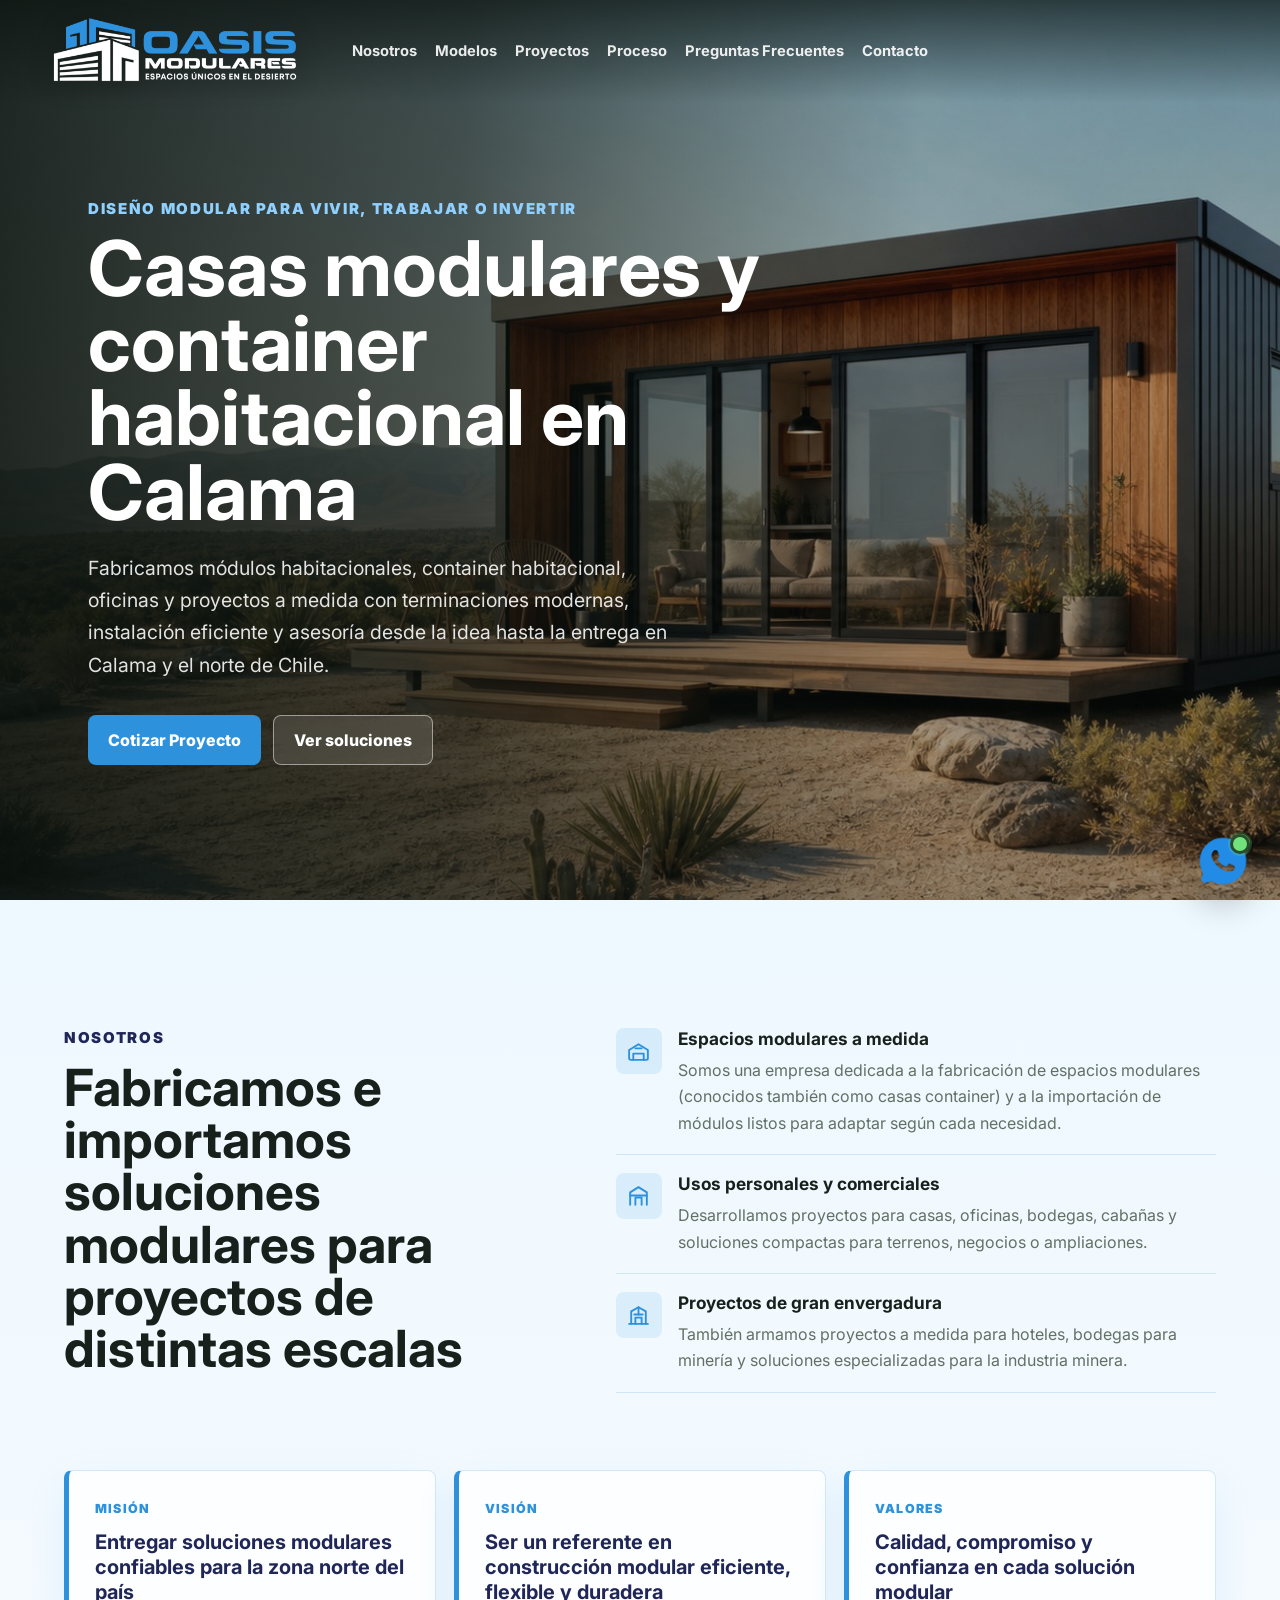
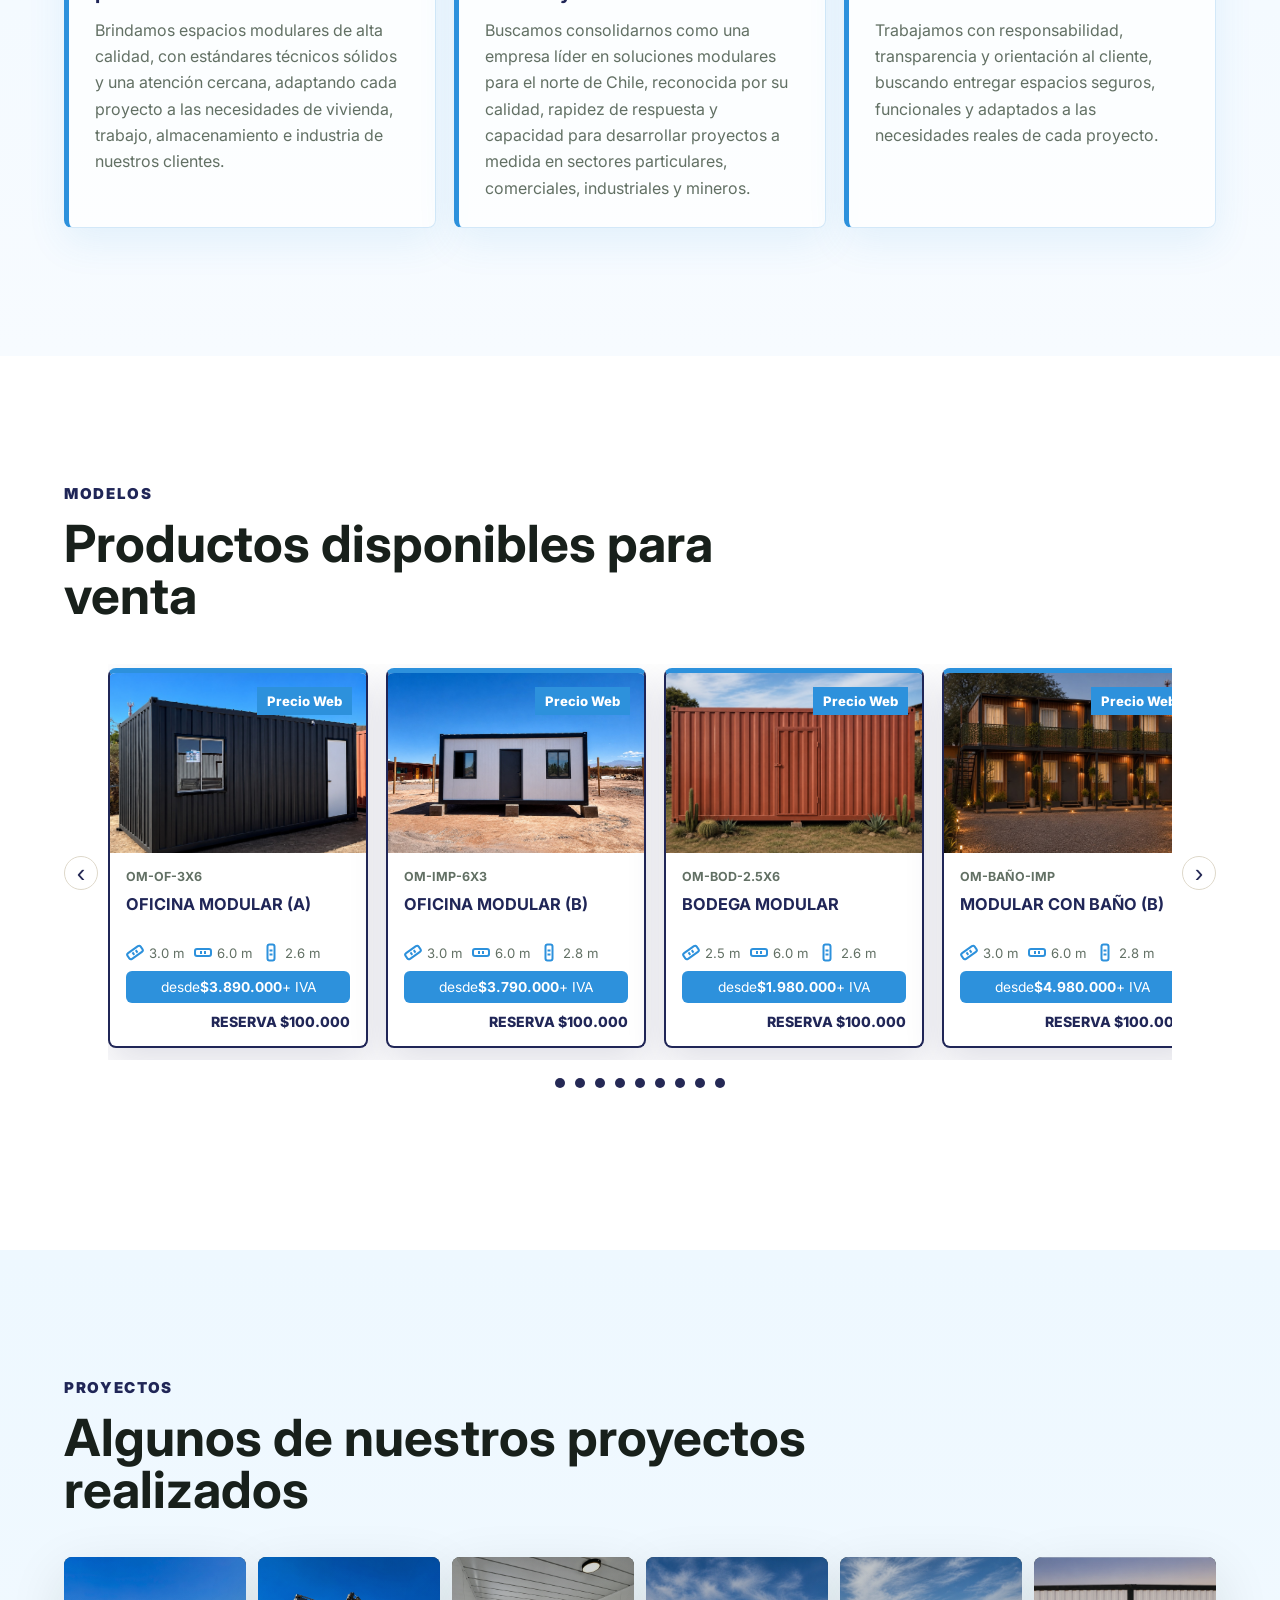
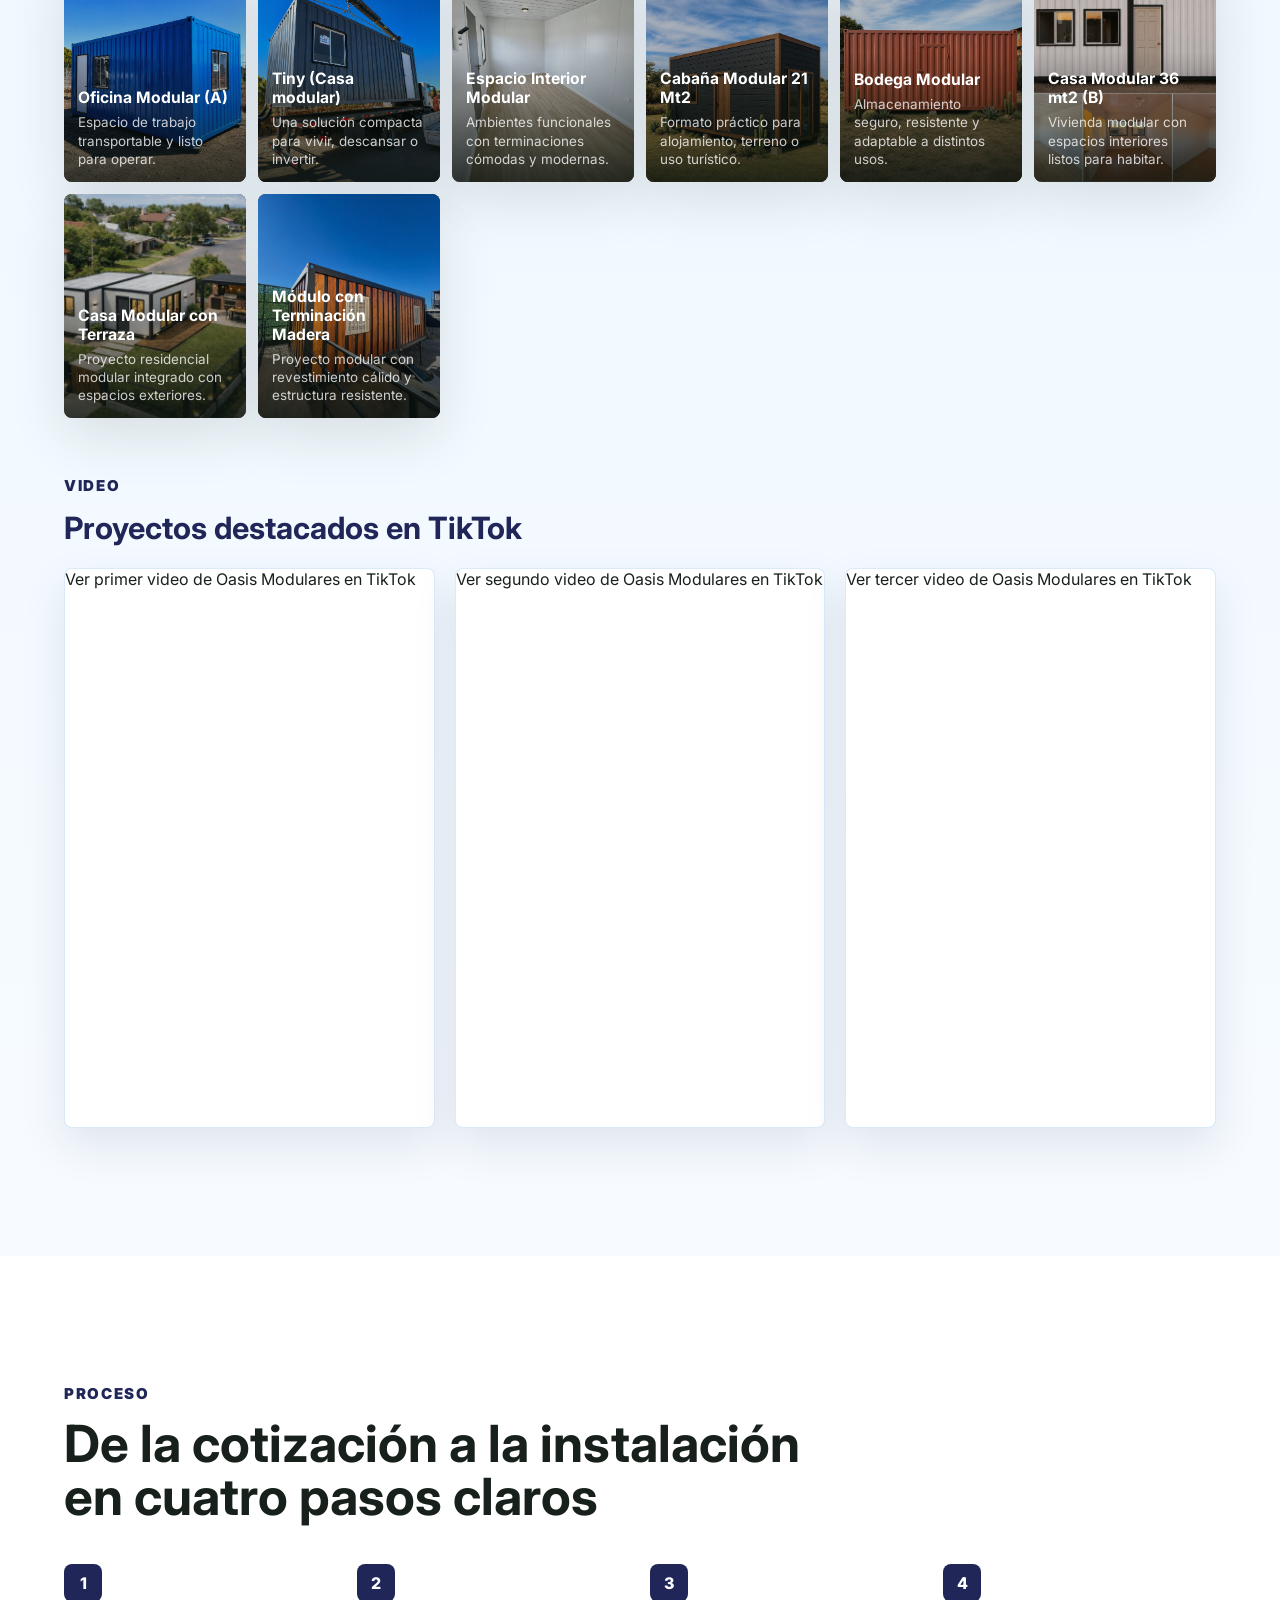
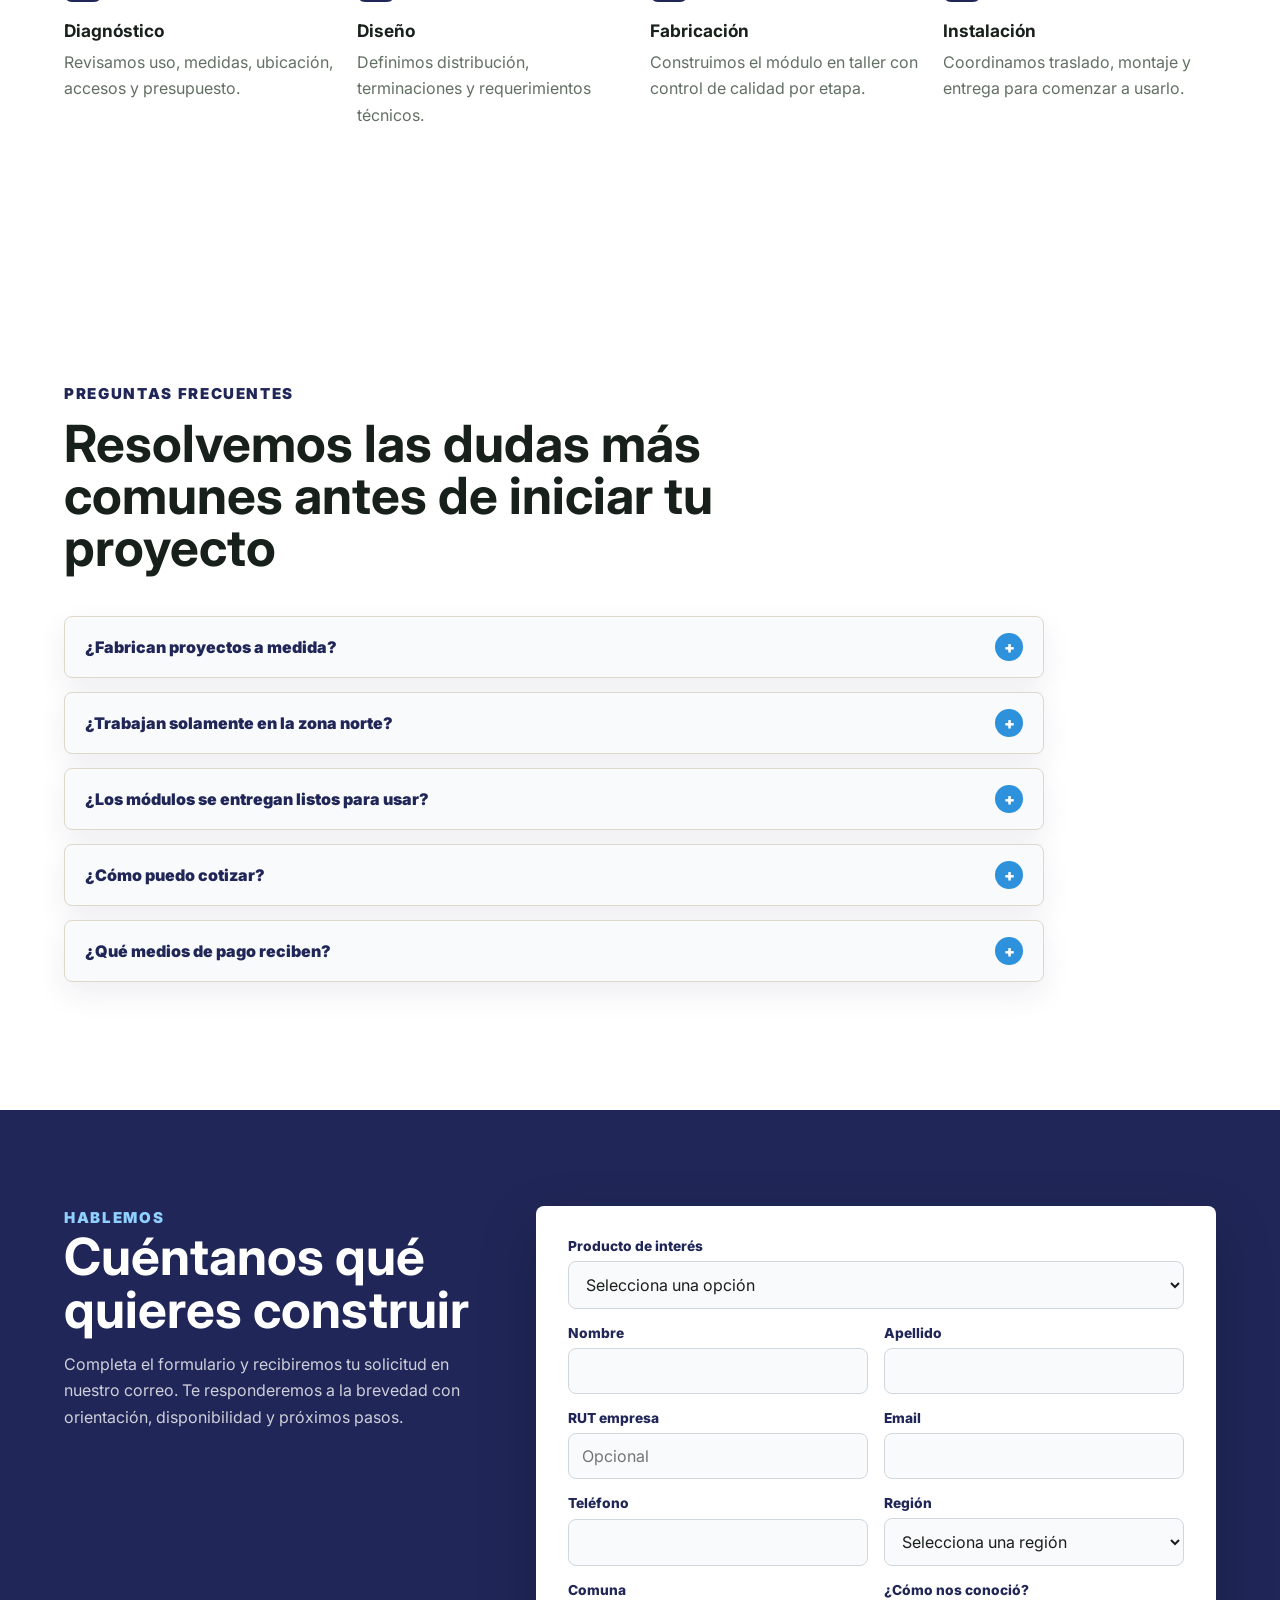
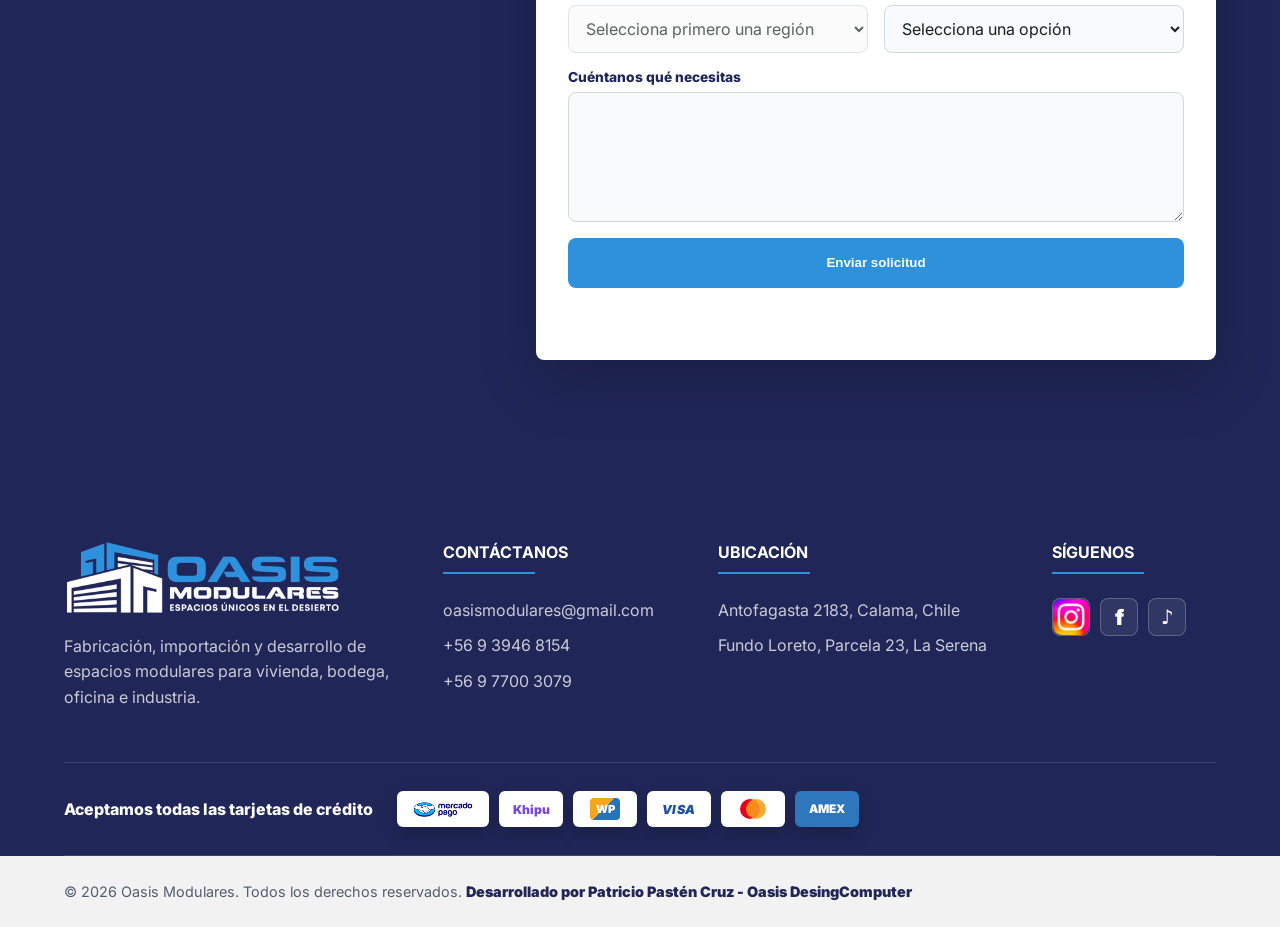
==== commit e4dc550e: "Mejorar SEO: título, meta tags, datos estructurados y sitemap Reescribe título/meta descripción con " ====
--- a/index.html
+++ b/index.html
@@ -5,9 +5,20 @@
     <meta name="viewport" content="width=device-width, initial-scale=1">
     <meta
       name="description"
-      content="Oasis Modulares diseña, fabrica e instala módulos habitacionales modernos y eficientes en Chile."
+      content="Fabricamos casas modulares, container habitacional y oficinas modulares en Calama y el norte de Chile. Cotiza tu proyecto con instalación incluida."
     >
-    <title>Oasis Modulares | Casas y módulos listos para habitar</title>
+    <title>Casas Modulares y Container</title>
+    <link rel="canonical" href="https://oasismodulareschile.cl/">
+    <meta property="og:type" content="website">
+    <meta property="og:locale" content="es_CL">
+    <meta property="og:site_name" content="Oasis Modulares">
+    <meta property="og:title" content="Casas Modulares y Container">
+    <meta
+      property="og:description"
+      content="Fabricamos casas modulares, container habitacional y oficinas modulares en Calama y el norte de Chile. Cotiza tu proyecto con instalación incluida."
+    >
+    <meta property="og:image" content="https://oasismodulareschile.cl/assets/hero-modular-home.jpg">
+    <meta property="og:url" content="https://oasismodulareschile.cl/">
     <link rel="preconnect" href="https://fonts.googleapis.com">
     <link rel="preconnect" href="https://fonts.gstatic.com" crossorigin>
     <link
@@ -16,6 +27,29 @@
     >
     <link rel="icon" href="assets/favicon.png" type="image/png">
     <link rel="stylesheet" href="styles.css">
+    <script type="application/ld+json">
+    {
+      "@context": "https://schema.org",
+      "@type": "LocalBusiness",
+      "name": "Oasis Modulares",
+      "image": "https://oasismodulareschile.cl/assets/logo-oasis-modulares-header.png",
+      "url": "https://oasismodulareschile.cl/",
+      "telephone": "+56939468154",
+      "email": "oasismodulares@gmail.com",
+      "priceRange": "$$",
+      "address": {
+        "@type": "PostalAddress",
+        "streetAddress": "Antofagasta 2183",
+        "addressLocality": "Calama",
+        "addressRegion": "Región de Antofagasta",
+        "addressCountry": "CL"
+      },
+      "description": "Fabricamos e instalamos casas modulares, container habitacional y oficinas modulares en Calama y el norte de Chile.",
+      "sameAs": [
+        "https://www.instagram.com/oasismodulareschile"
+      ]
+    }
+    </script>
   </head>
   <body>
     <header class="site-header" aria-label="Navegación principal">
@@ -47,10 +81,11 @@
         <div class="hero-shade" aria-hidden="true"></div>
         <div class="hero-content">
           <p class="eyebrow">Diseño modular para vivir, trabajar o invertir</p>
-          <h1>Construimos espacios que impulsan tus proyectos</h1>
+          <h1>Casas modulares y container habitacional en Calama</h1>
           <p class="hero-copy">
-            Fabricamos módulos habitacionales, oficinas y proyectos a medida con terminaciones modernas,
-            instalación eficiente y asesoría desde la idea hasta la entrega.
+            Fabricamos módulos habitacionales, container habitacional, oficinas y proyectos a medida con
+            terminaciones modernas, instalación eficiente y asesoría desde la idea hasta la entrega en
+            Calama y el norte de Chile.
           </p>
           <div class="hero-actions">
             <a class="button primary" href="#contacto">Cotizar Proyecto</a>
@@ -76,8 +111,8 @@
             <div>
               <strong>Espacios modulares a medida</strong>
               <p>
-                Somos una empresa dedicada a la fabricación de espacios modulares y a la importación de
-                módulos listos para adaptar según cada necesidad.
+                Somos una empresa dedicada a la fabricación de espacios modulares (conocidos también como
+                casas container) y a la importación de módulos listos para adaptar según cada necesidad.
               </p>
             </div>
           </article>
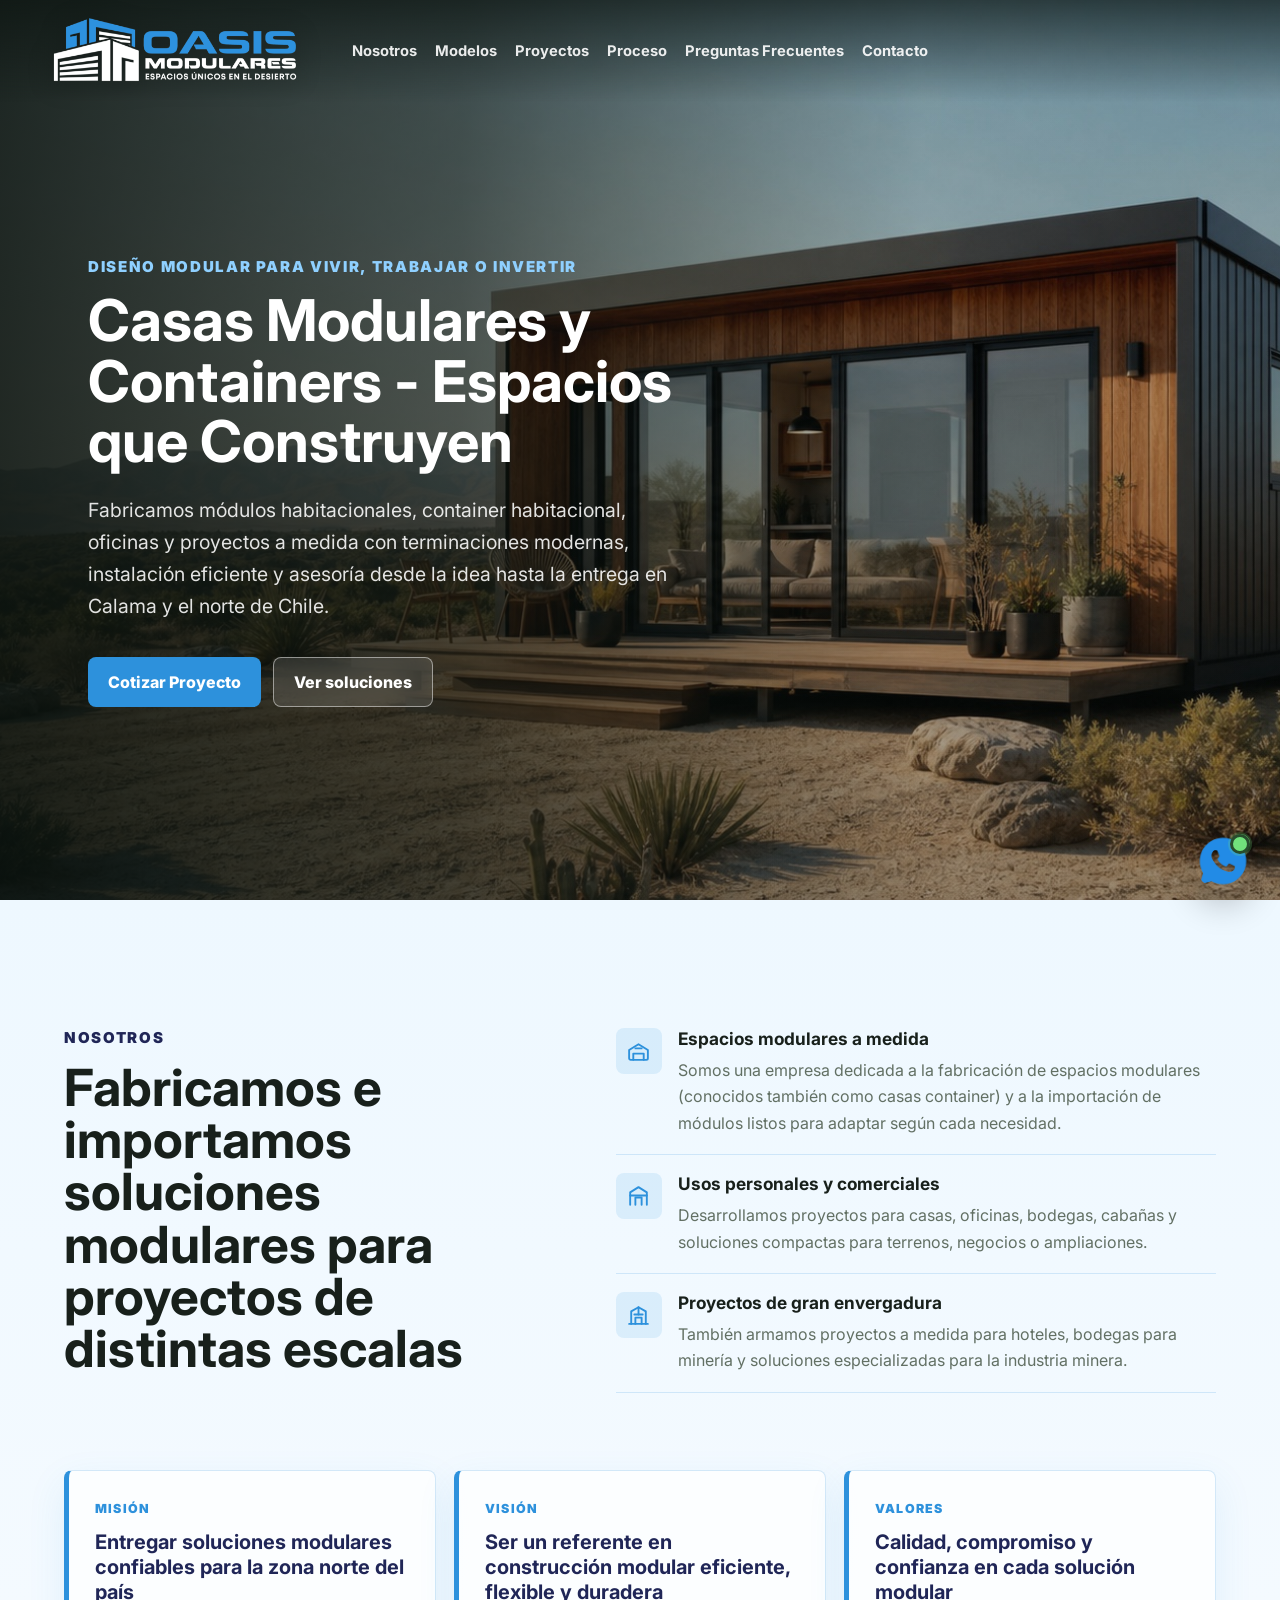
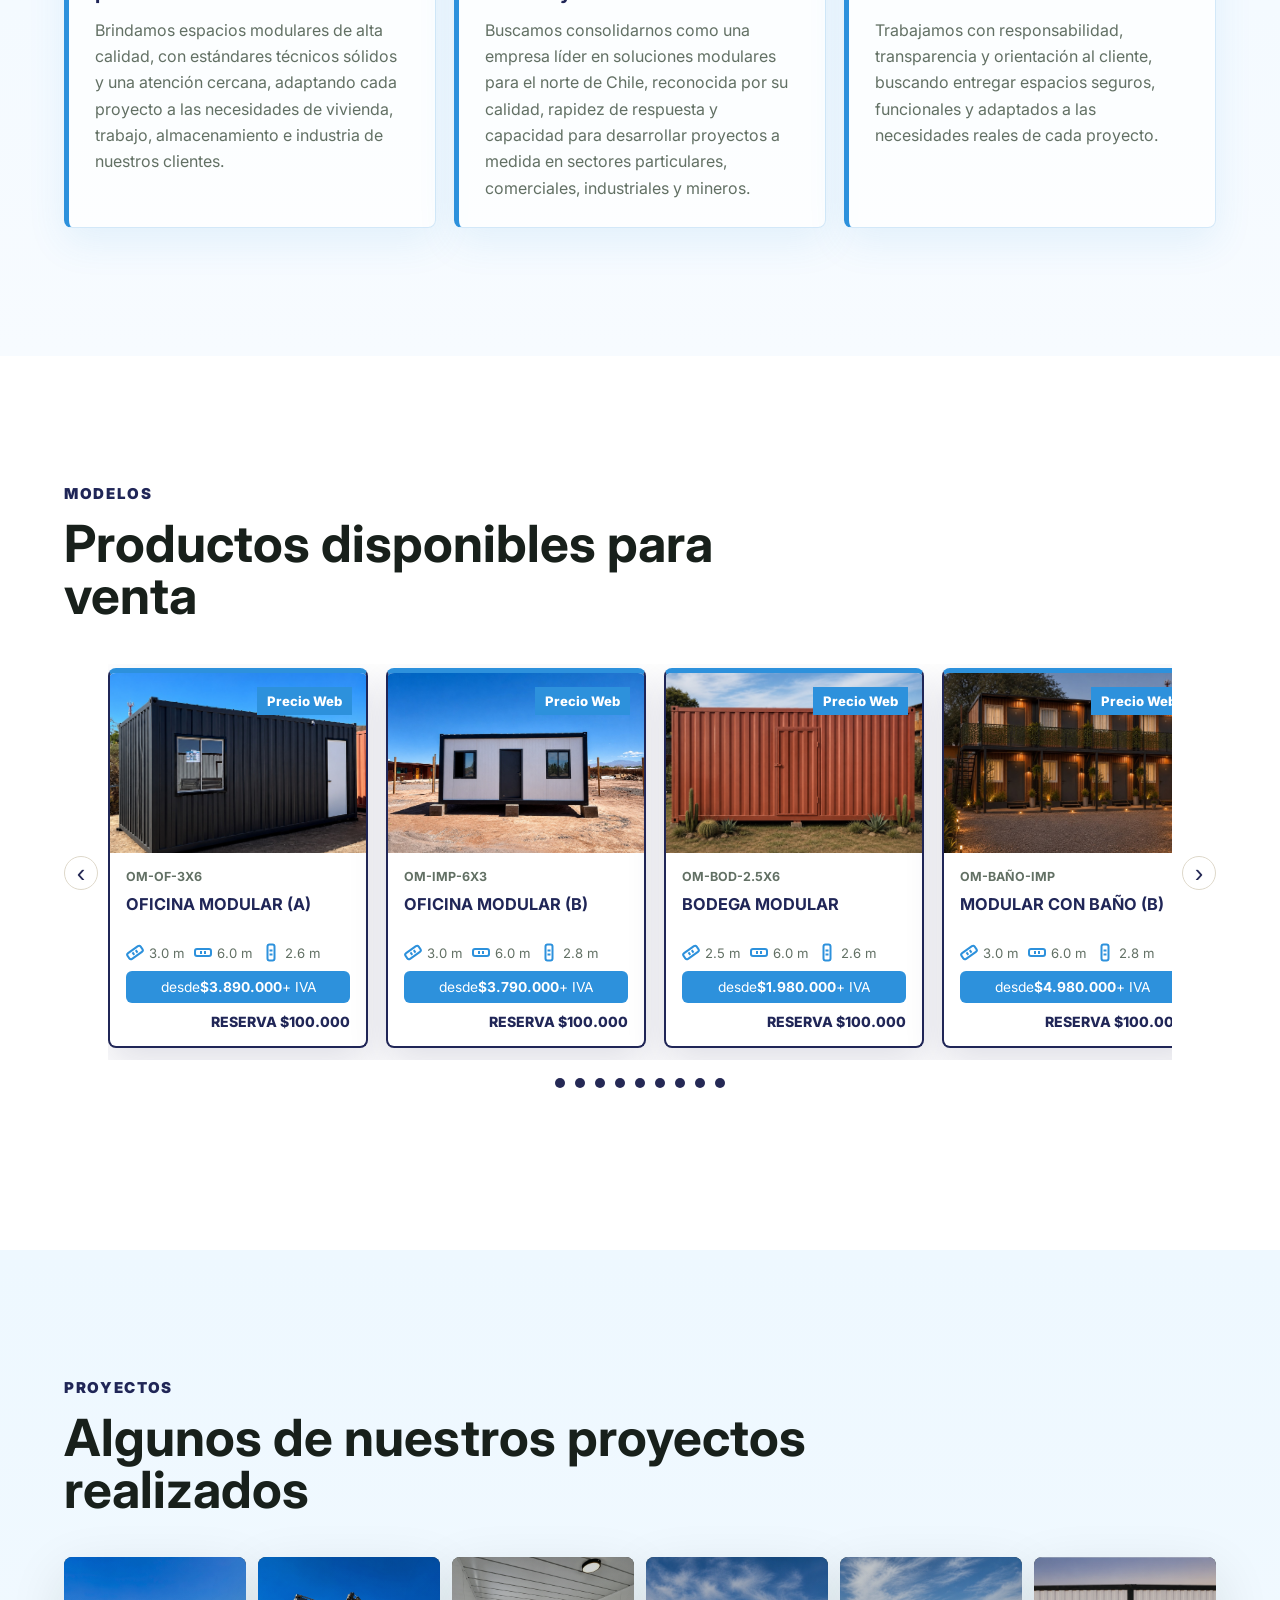
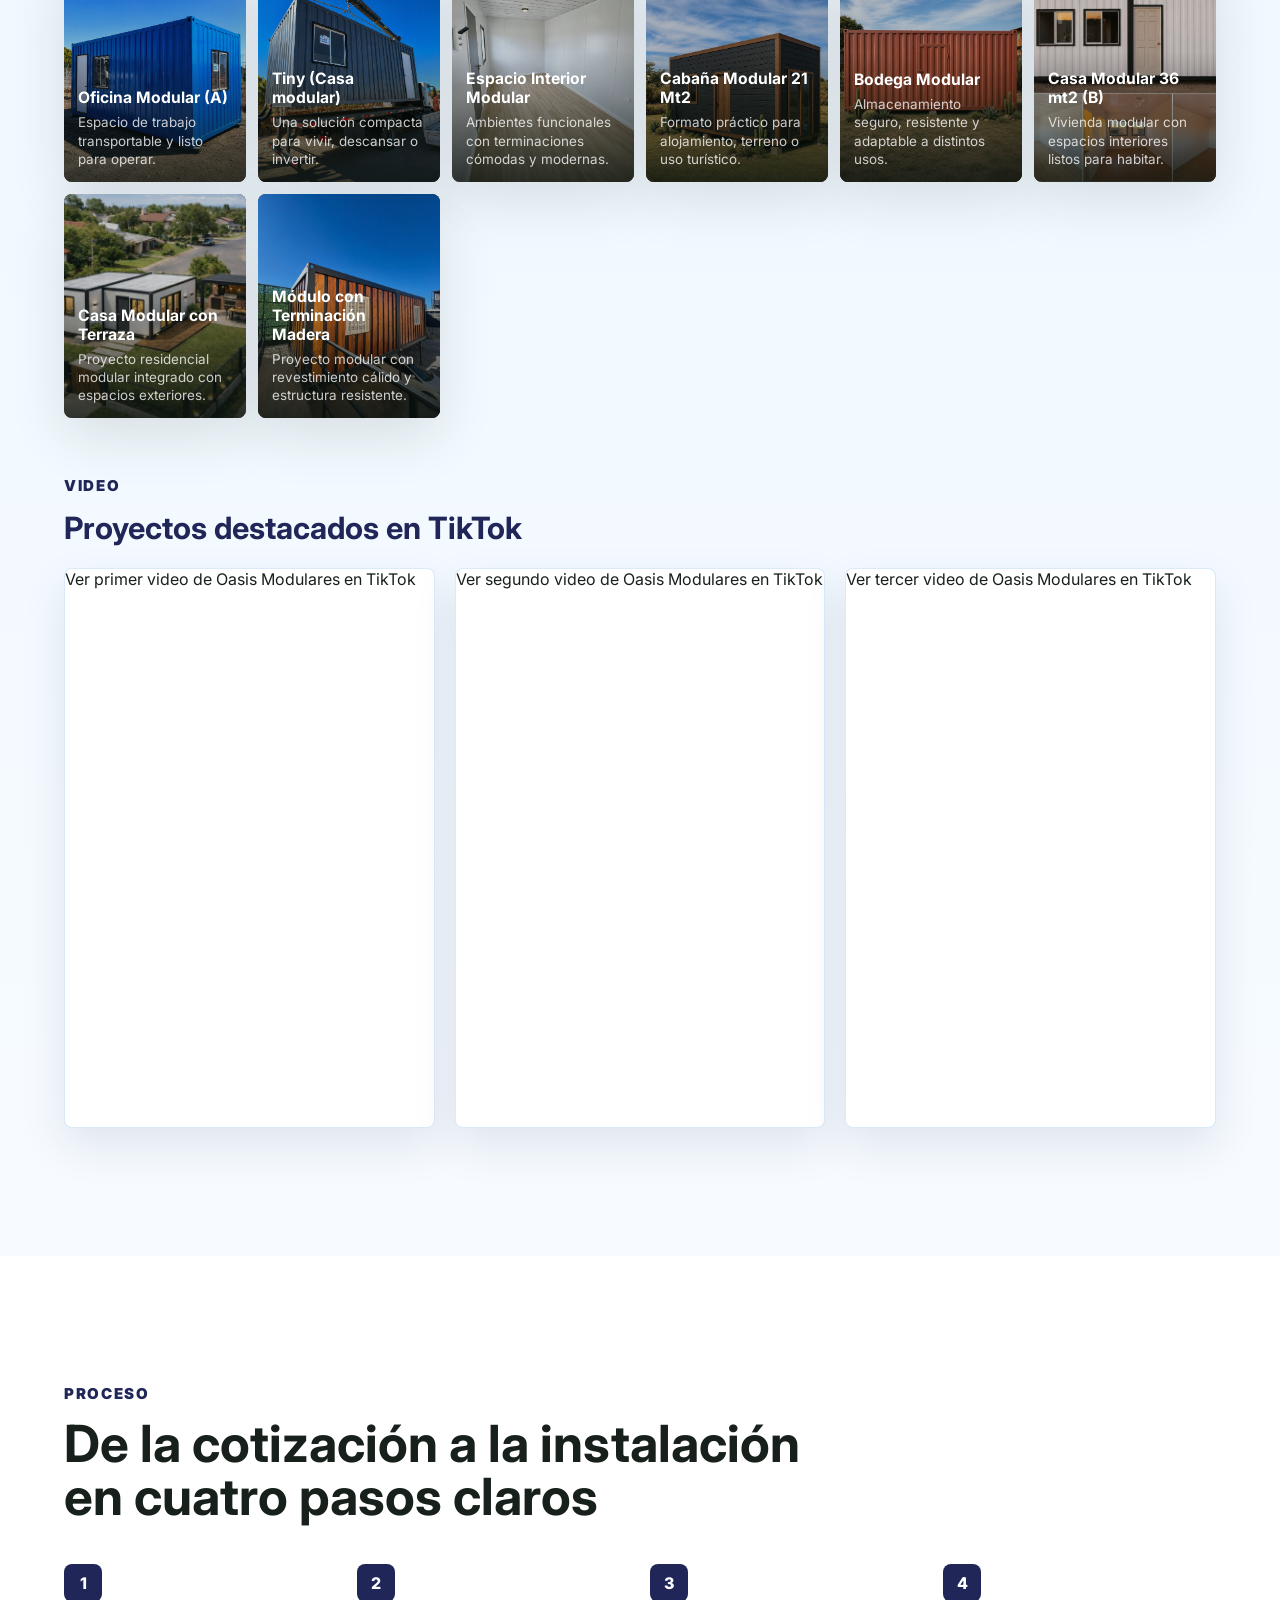
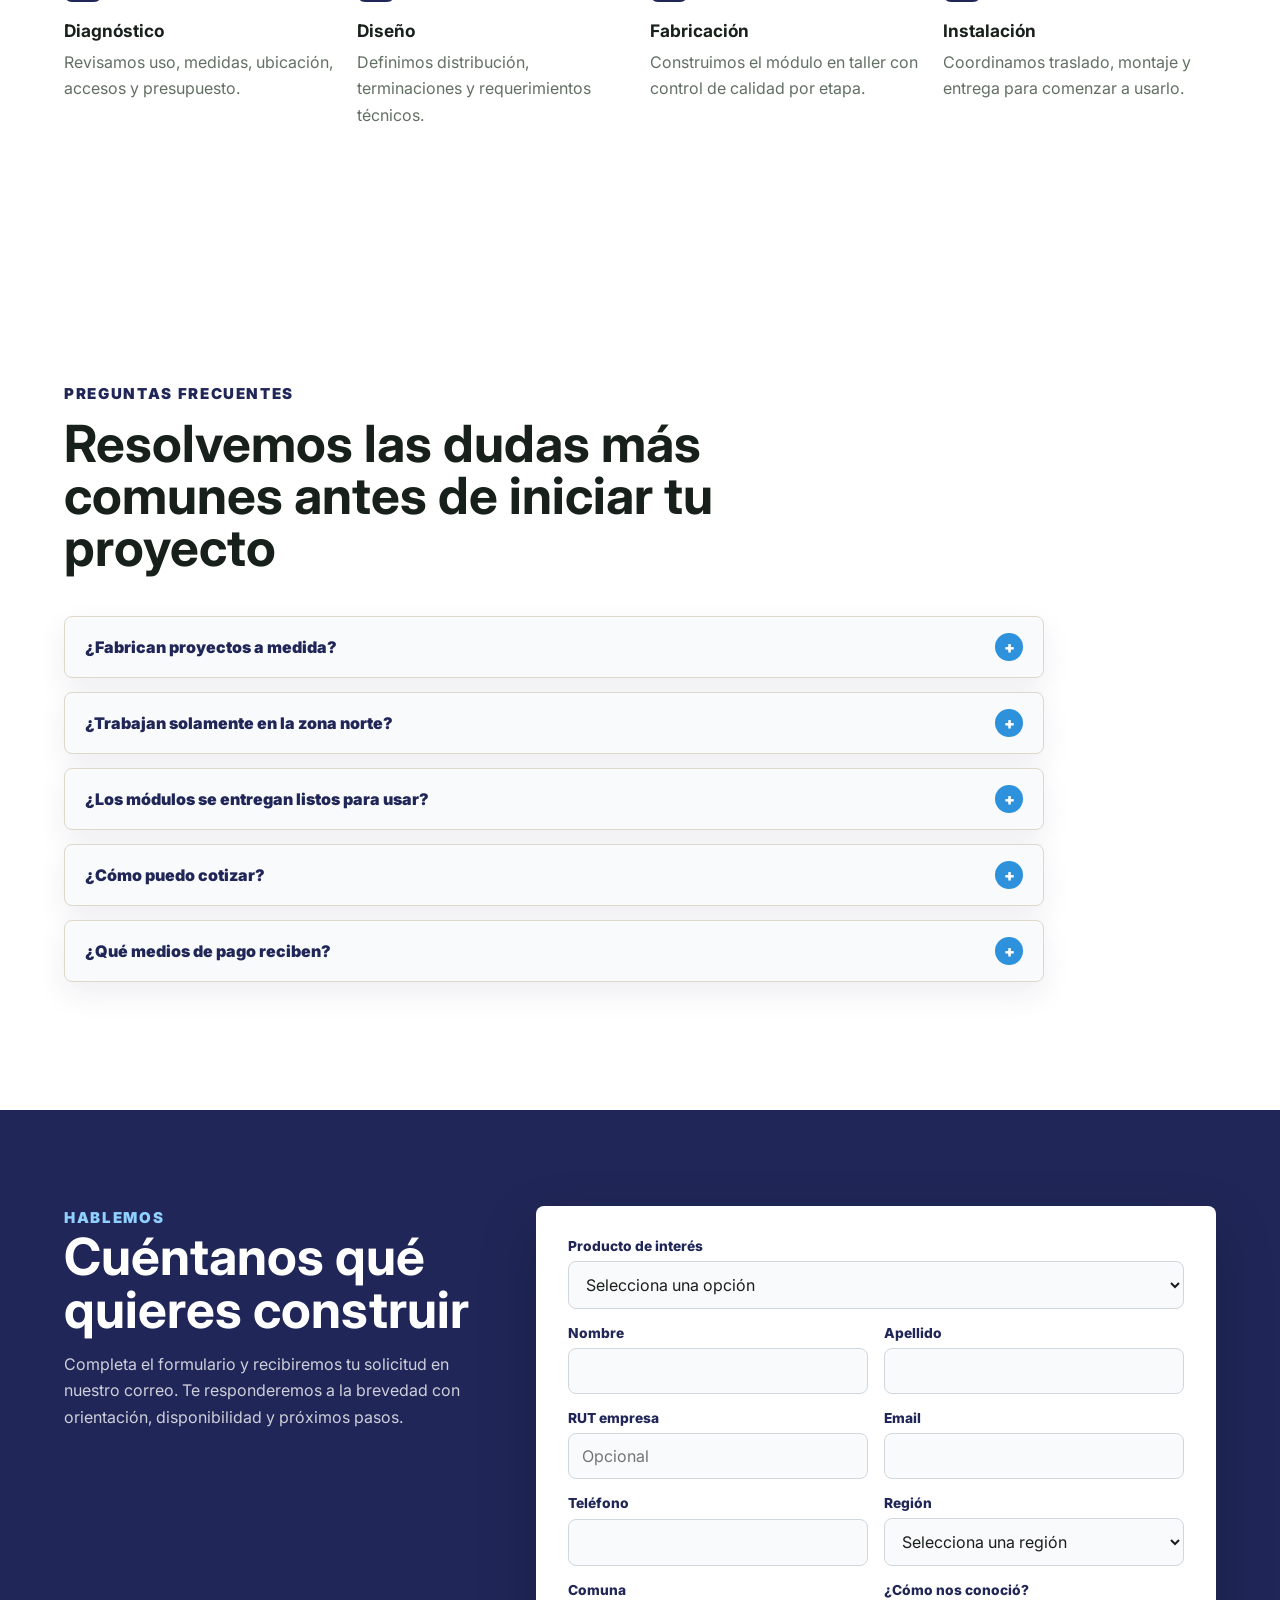
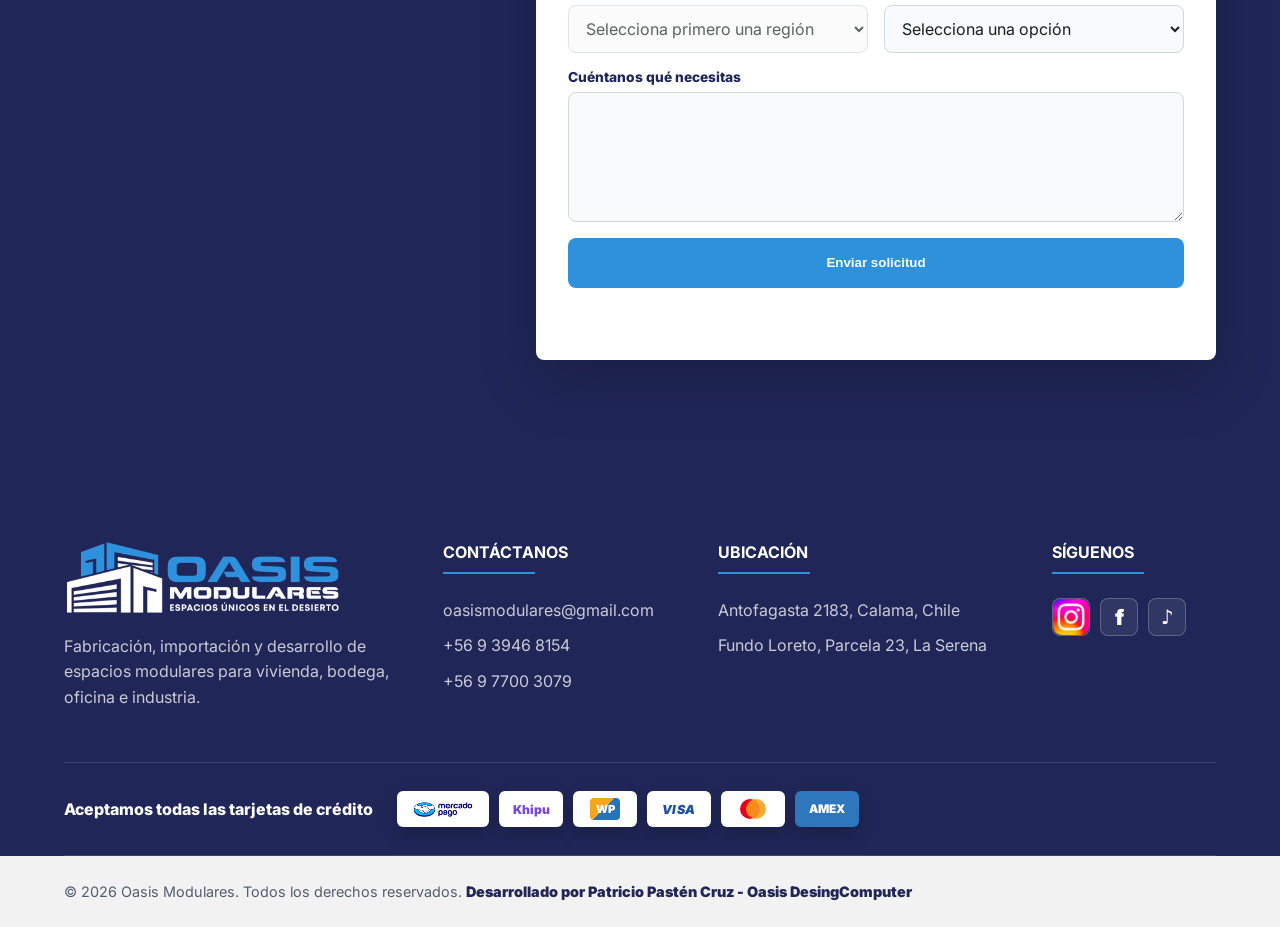
==== commit c5b5ad27: "Actualizar título principal del hero Co-Authored-By: Claude Sonnet 5 <noreply@anthropic.com>" ====
--- a/index.html
+++ b/index.html
@@ -81,7 +81,7 @@
         <div class="hero-shade" aria-hidden="true"></div>
         <div class="hero-content">
           <p class="eyebrow">Diseño modular para vivir, trabajar o invertir</p>
-          <h1>Casas modulares y container habitacional en Calama</h1>
+          <h1>Casas Modulares y Containers - Espacios que Construyen</h1>
           <p class="hero-copy">
             Fabricamos módulos habitacionales, container habitacional, oficinas y proyectos a medida con
             terminaciones modernas, instalación eficiente y asesoría desde la idea hasta la entrega en
--- a/styles.css
+++ b/styles.css
@@ -175,8 +175,8 @@
 h1 {
   max-width: 760px;
   margin-bottom: 22px;
-  font-size: clamp(3rem, 6vw, 5.5rem);
-  line-height: 0.97;
+  font-size: clamp(2.5rem, 4.5vw, 4rem);
+  line-height: 1.05;
   letter-spacing: 0;
 }
 
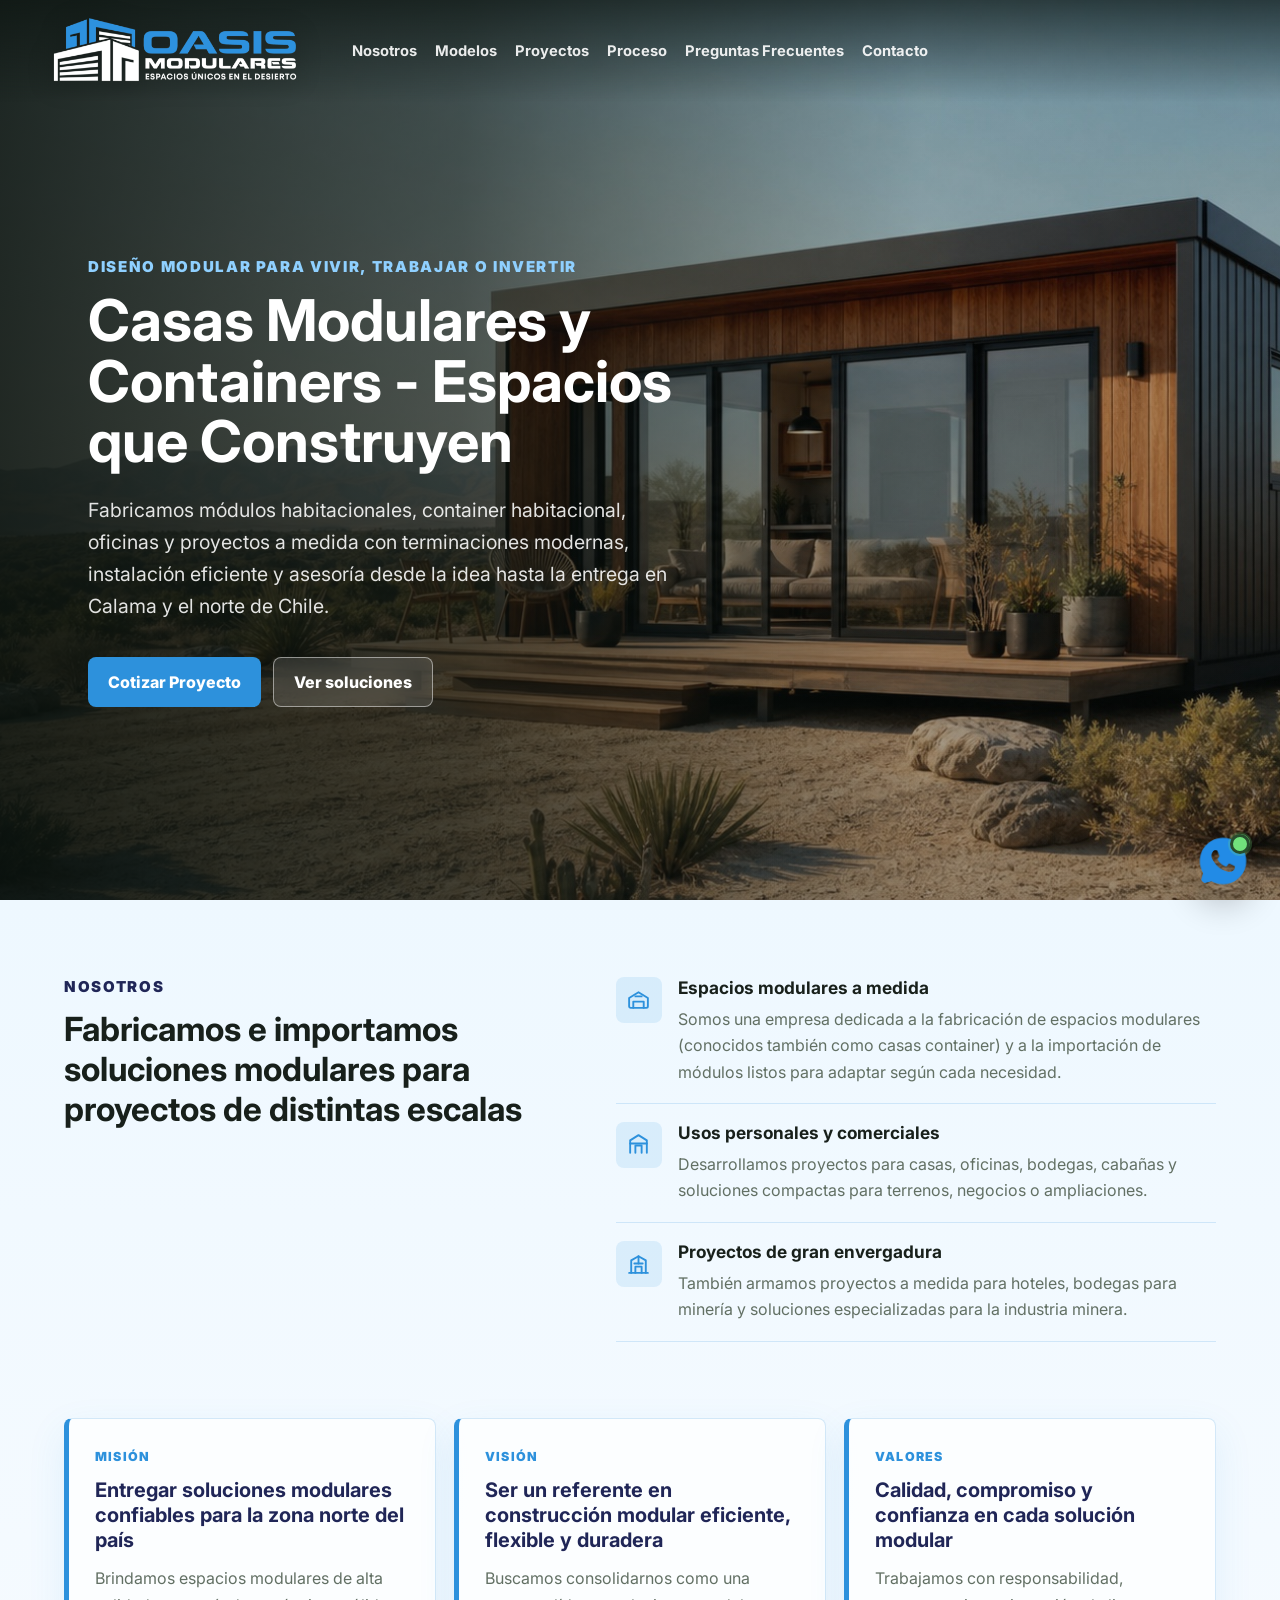
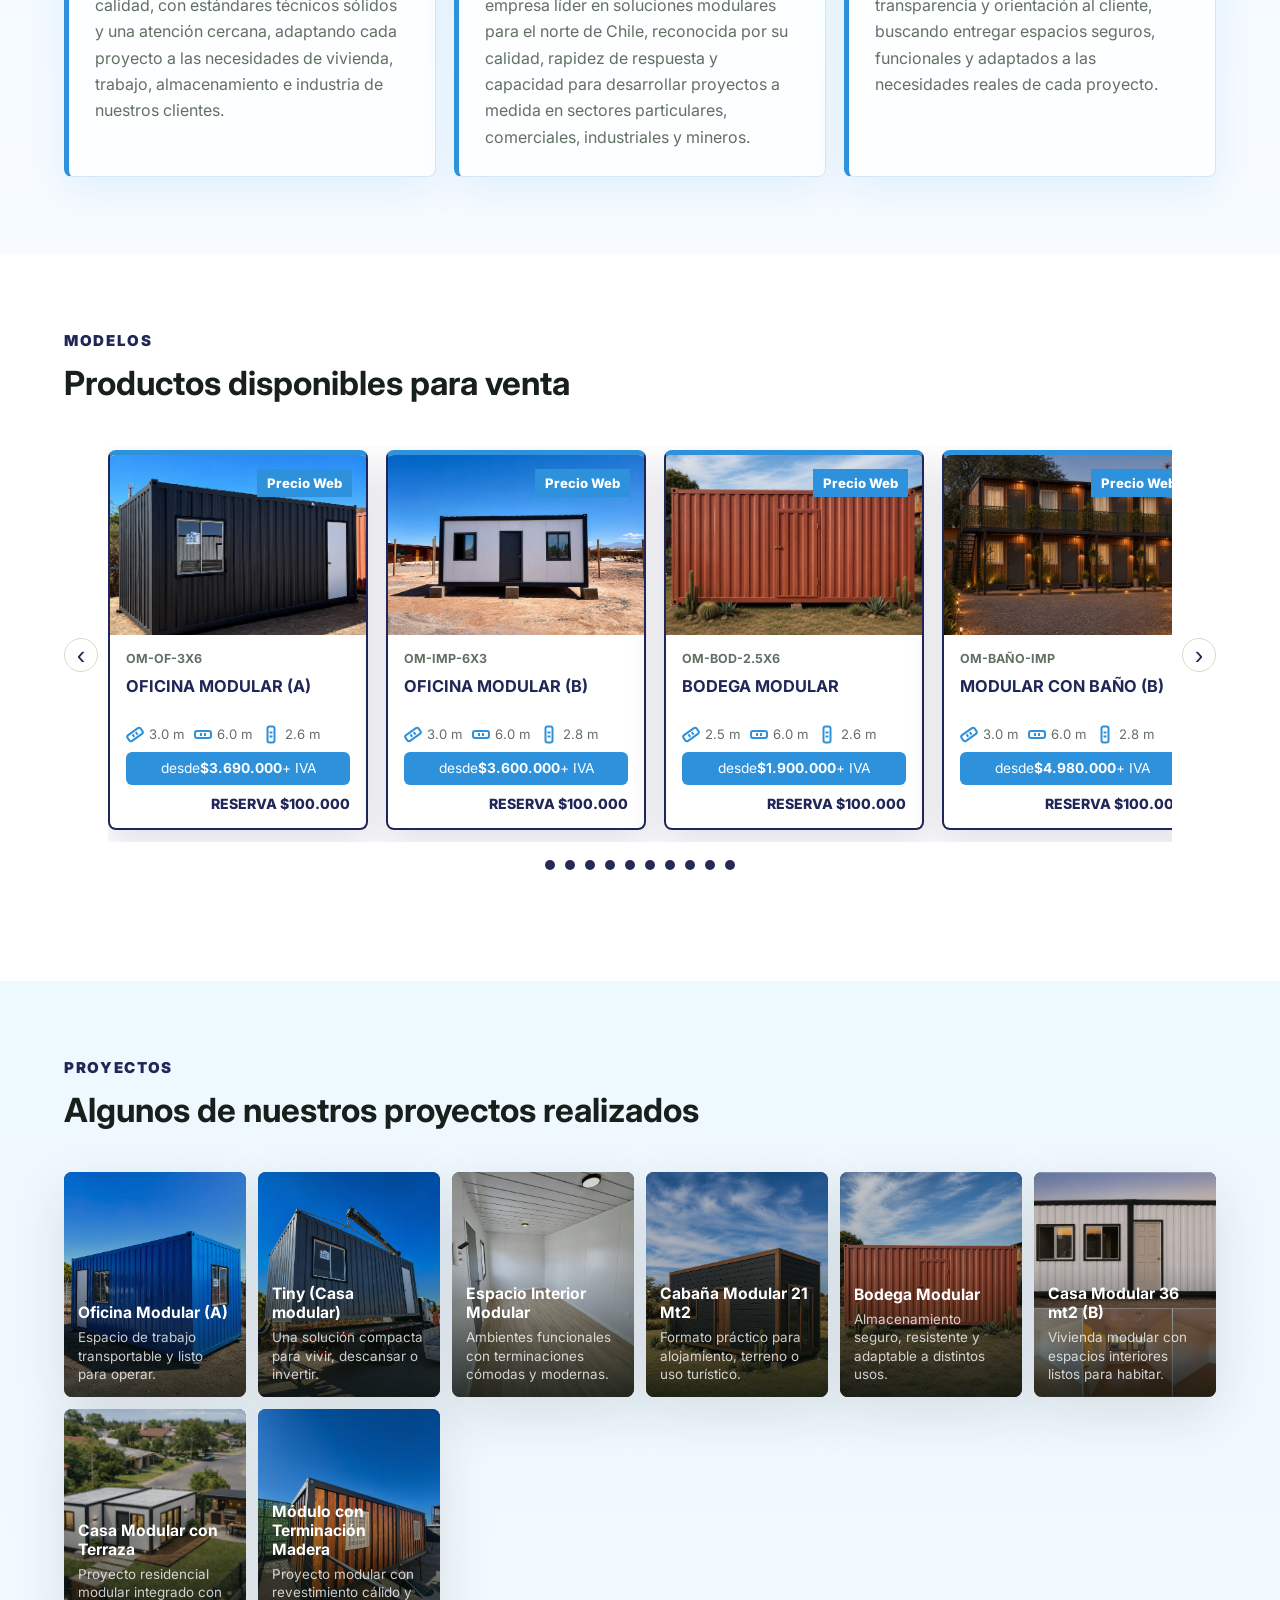
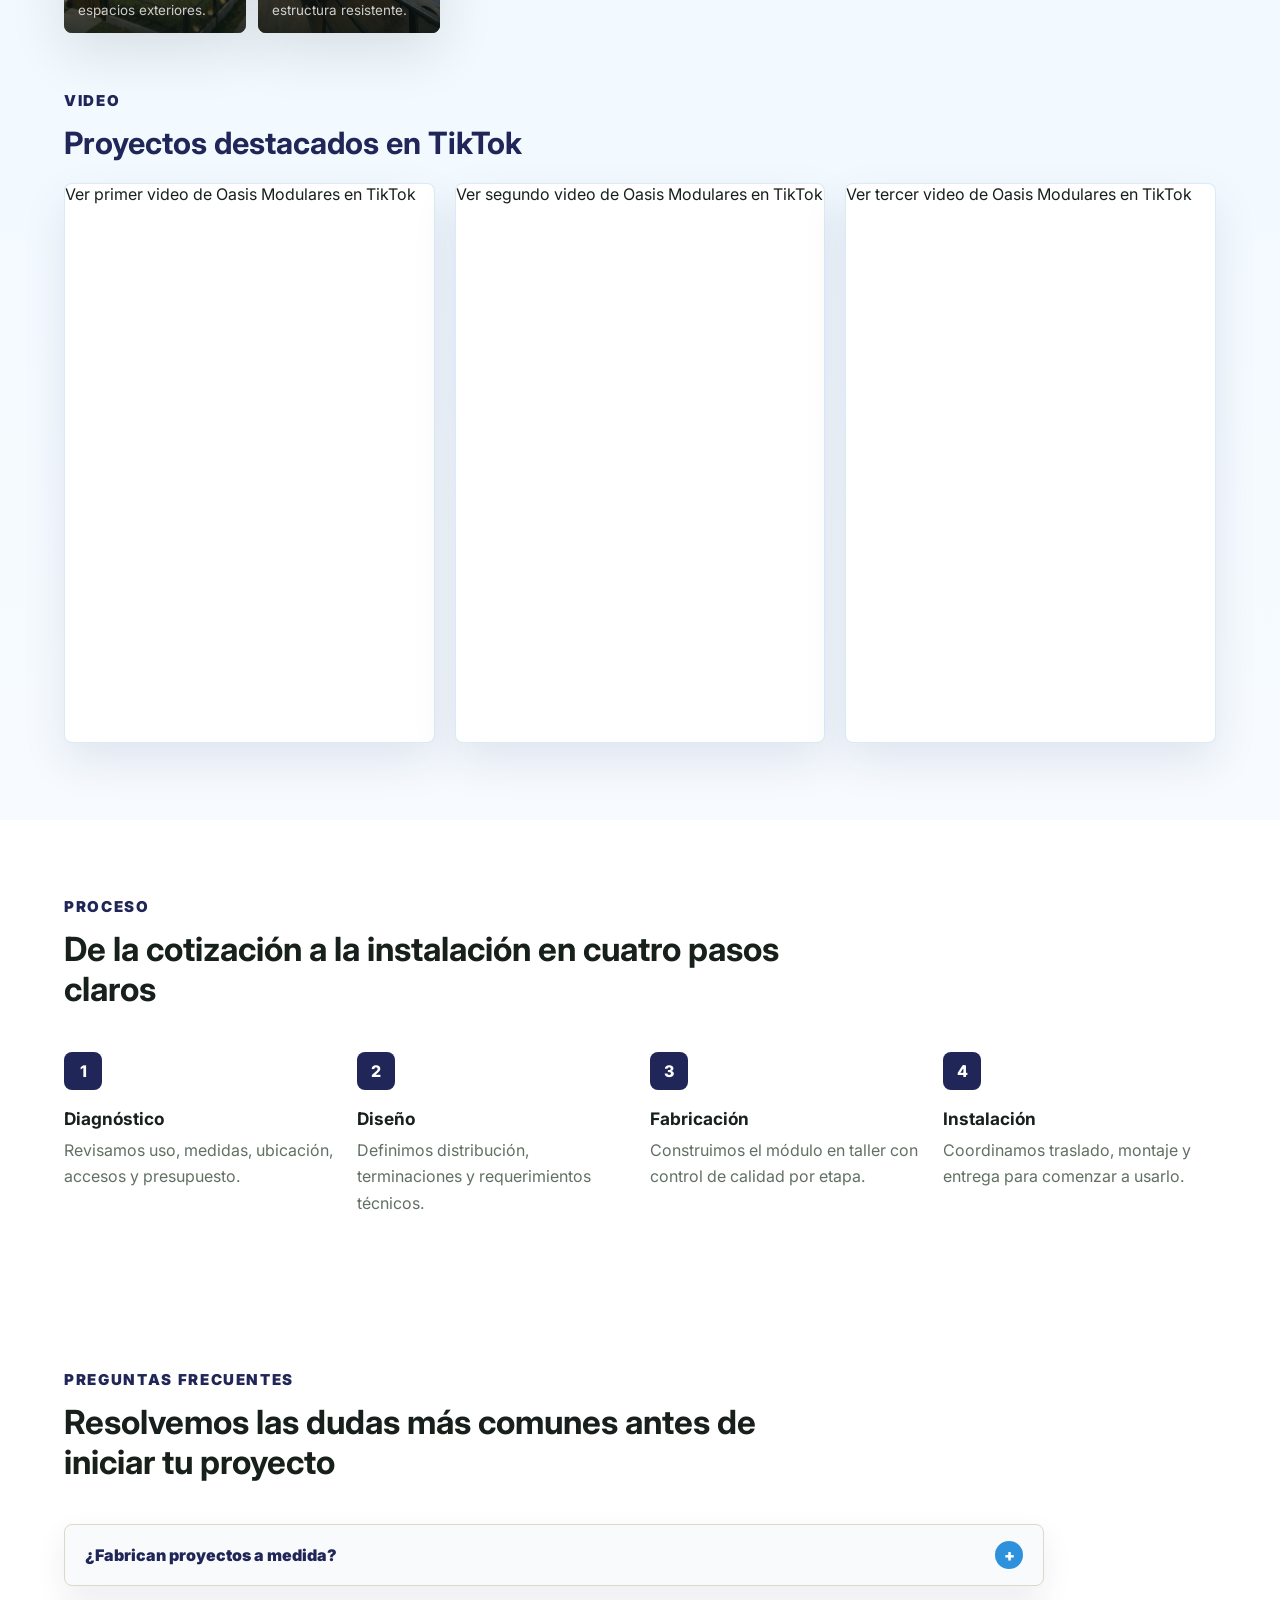
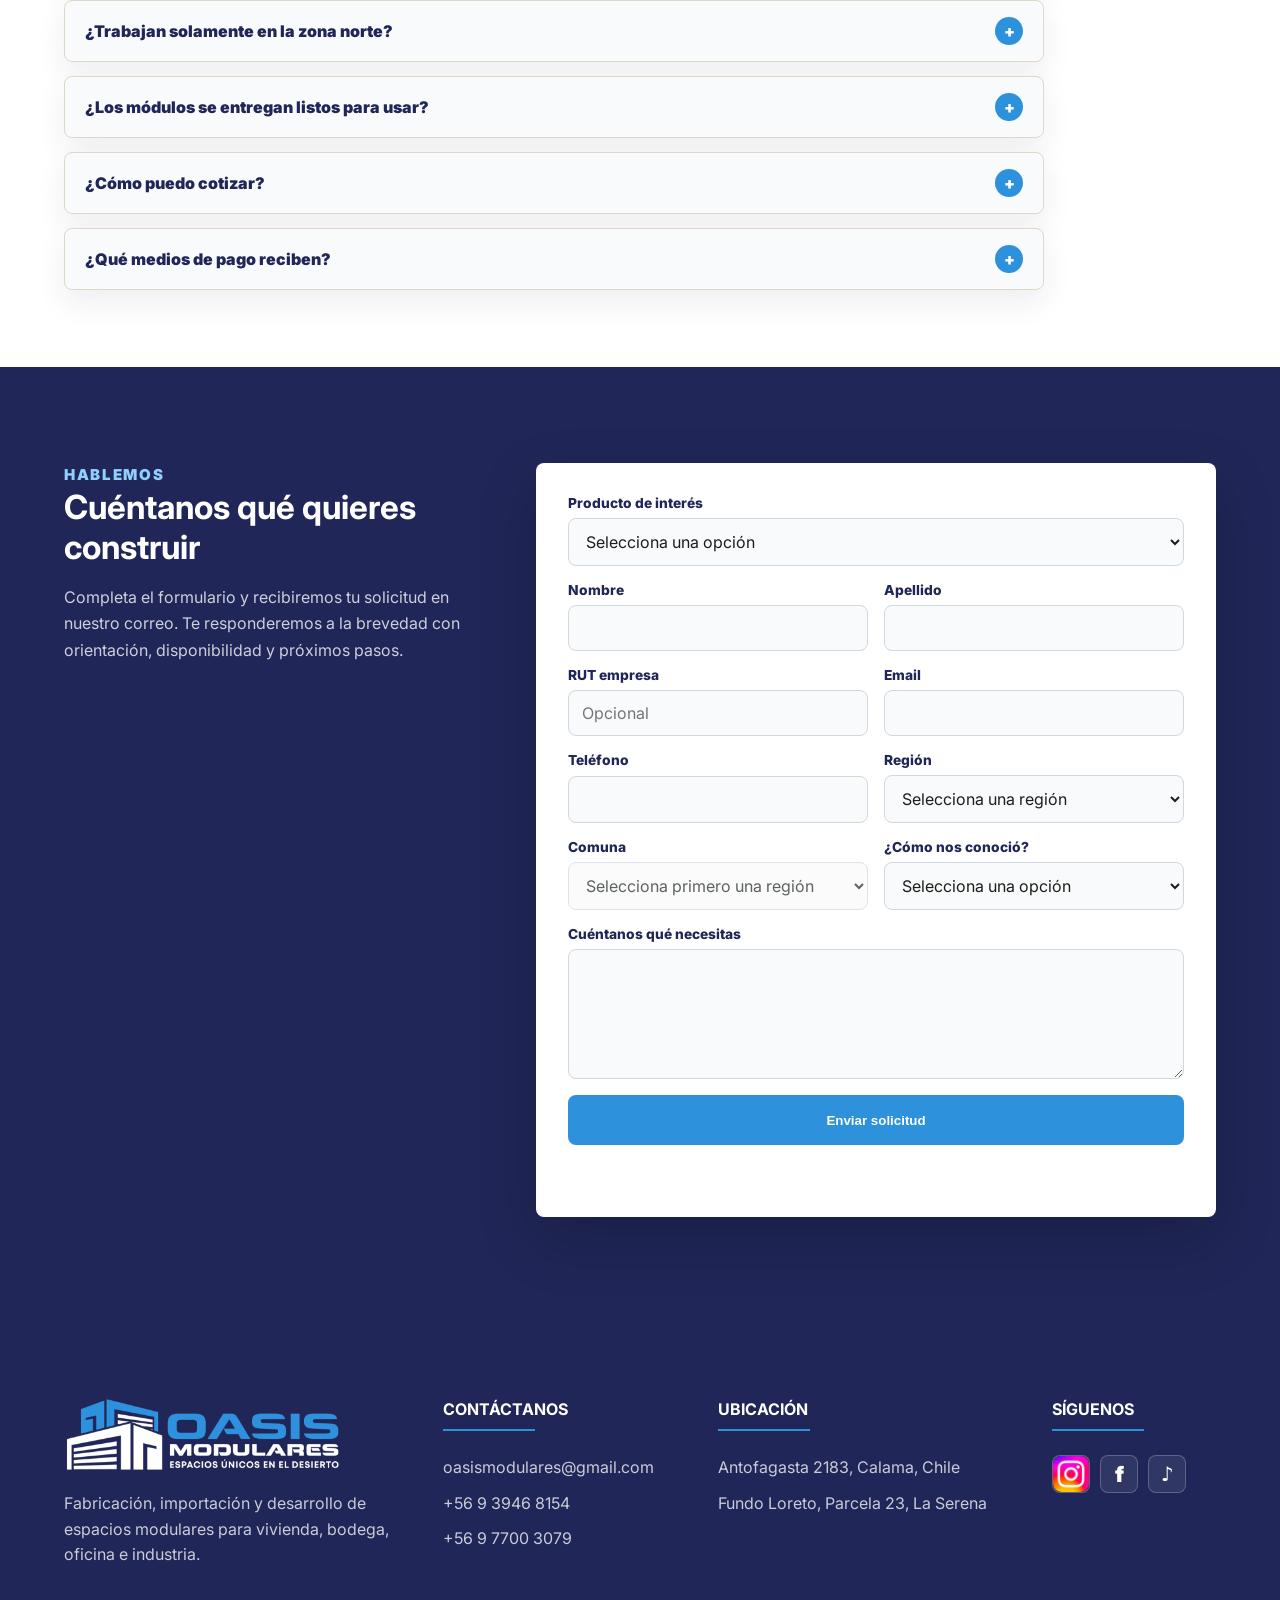
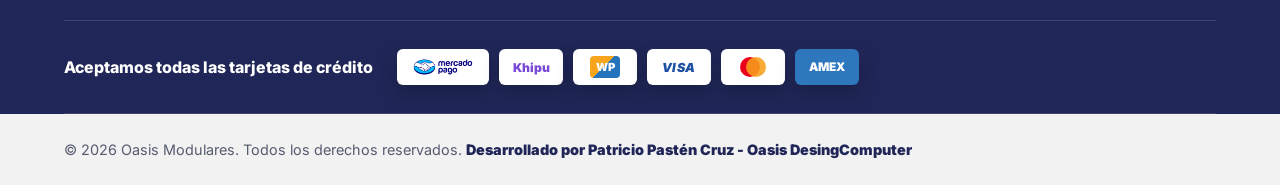
==== commit 706f2e54: "Agregar producto Camarín Modular y actualizar precios Suma la nueva página Camarín Modular con Ducha" ====
--- a/index.html
+++ b/index.html
@@ -209,7 +209,7 @@
                     <span>2.6 m</span>
                   </li>
                 </ul>
-                <p class="product-price">desde <strong>$3.890.000</strong> + IVA</p>
+                <p class="product-price">desde <strong>$3.690.000</strong> + IVA</p>
                 <p class="product-reserve">Reserva $100.000</p>
               </div>
             </a>
@@ -233,7 +233,7 @@
                     <span>2.6 m</span>
                   </li>
                 </ul>
-                <p class="product-price">desde <strong>$1.980.000</strong> + IVA</p>
+                <p class="product-price">desde <strong>$1.900.000</strong> + IVA</p>
                 <p class="product-reserve">Reserva $100.000</p>
               </div>
             </a>
@@ -257,7 +257,7 @@
                     <span>2.8 m</span>
                   </li>
                 </ul>
-                <p class="product-price">desde <strong>$3.790.000</strong> + IVA</p>
+                <p class="product-price">desde <strong>$3.600.000</strong> + IVA</p>
                 <p class="product-reserve">Reserva $100.000</p>
               </div>
             </a>
@@ -399,6 +399,27 @@
                   </li>
                 </ul>
                 <p class="product-price">desde <strong>$8.890.000</strong> + IVA</p>
+                <p class="product-reserve">Reserva $100.000</p>
+              </div>
+            </a>
+            <a class="product-card" href="producto-camarin-modular.html" data-product-order="10">
+              <span class="price-tag">Precio Web</span>
+              <img src="assets/producto-10-camarin.jpg" alt="Camarín Modular con Duchas">
+              <div class="product-card-body">
+                <span class="product-code">OM-CAM-6X3</span>
+                <h3>Camarín Modular con Duchas</h3>
+                <ul class="product-specs" aria-label="Medidas">
+                  <li class="measure measure-width" aria-label="3.0 metros de ancho">
+                    <span class="measure-icon" aria-hidden="true"></span><span>3.0 m</span>
+                  </li>
+                  <li class="measure measure-length" aria-label="6.0 metros de largo">
+                    <span class="measure-icon" aria-hidden="true"></span><span>6.0 m</span>
+                  </li>
+                  <li class="measure measure-height" aria-label="2.6 metros de alto">
+                    <span class="measure-icon" aria-hidden="true"></span><span>2.6 m</span>
+                  </li>
+                </ul>
+                <p class="product-price">desde <strong>$5.990.000</strong> + IVA</p>
                 <p class="product-reserve">Reserva $100.000</p>
               </div>
             </a>
--- a/styles.css
+++ b/styles.css
@@ -183,8 +183,8 @@
 h2 {
   max-width: 780px;
   margin-bottom: 0;
-  font-size: clamp(2rem, 4vw, 4rem);
-  line-height: 1.02;
+  font-size: clamp(2rem, 2.6vw, 3rem);
+  line-height: 1.2;
   letter-spacing: 0;
 }
 
@@ -253,7 +253,7 @@
 }
 
 .section {
-  padding: clamp(72px, 10vw, 128px) clamp(18px, 5vw, 72px);
+  padding: clamp(48px, 6vw, 84px) clamp(18px, 5vw, 72px);
 }
 
 .intro {
